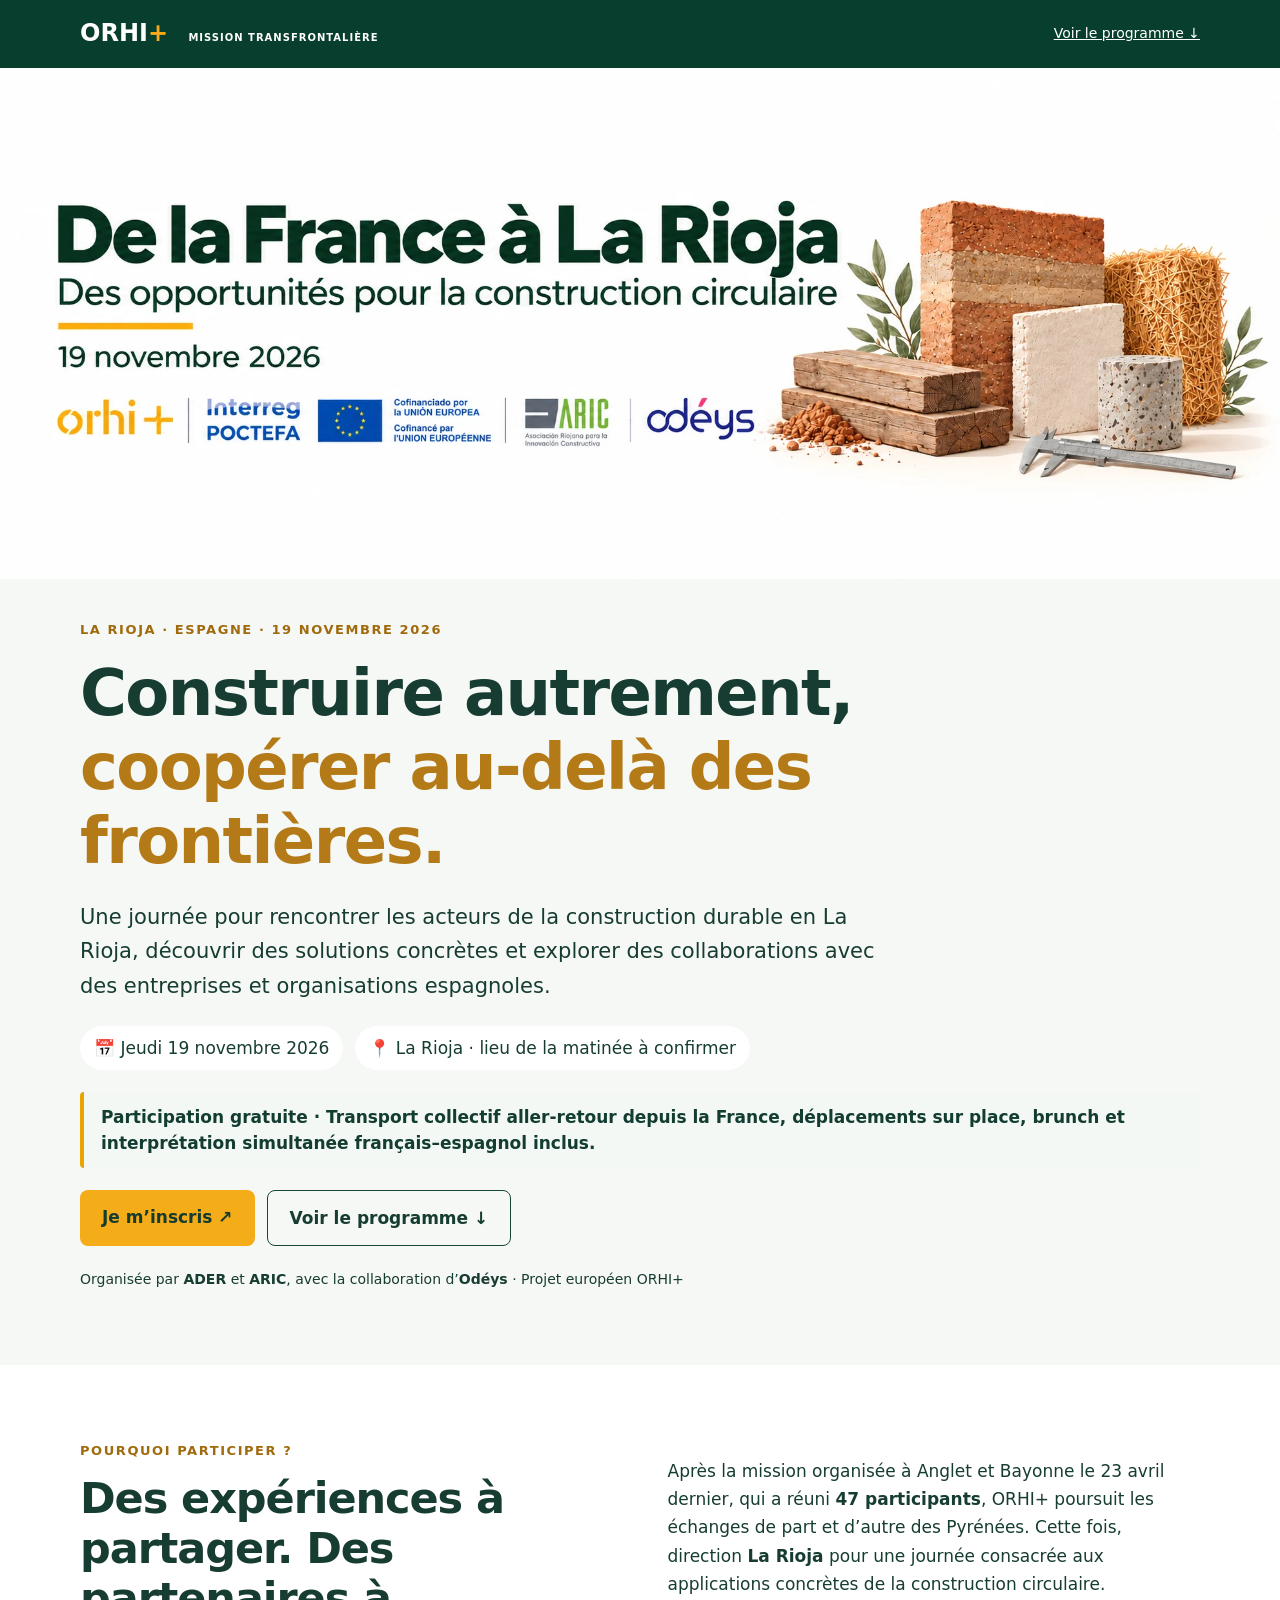
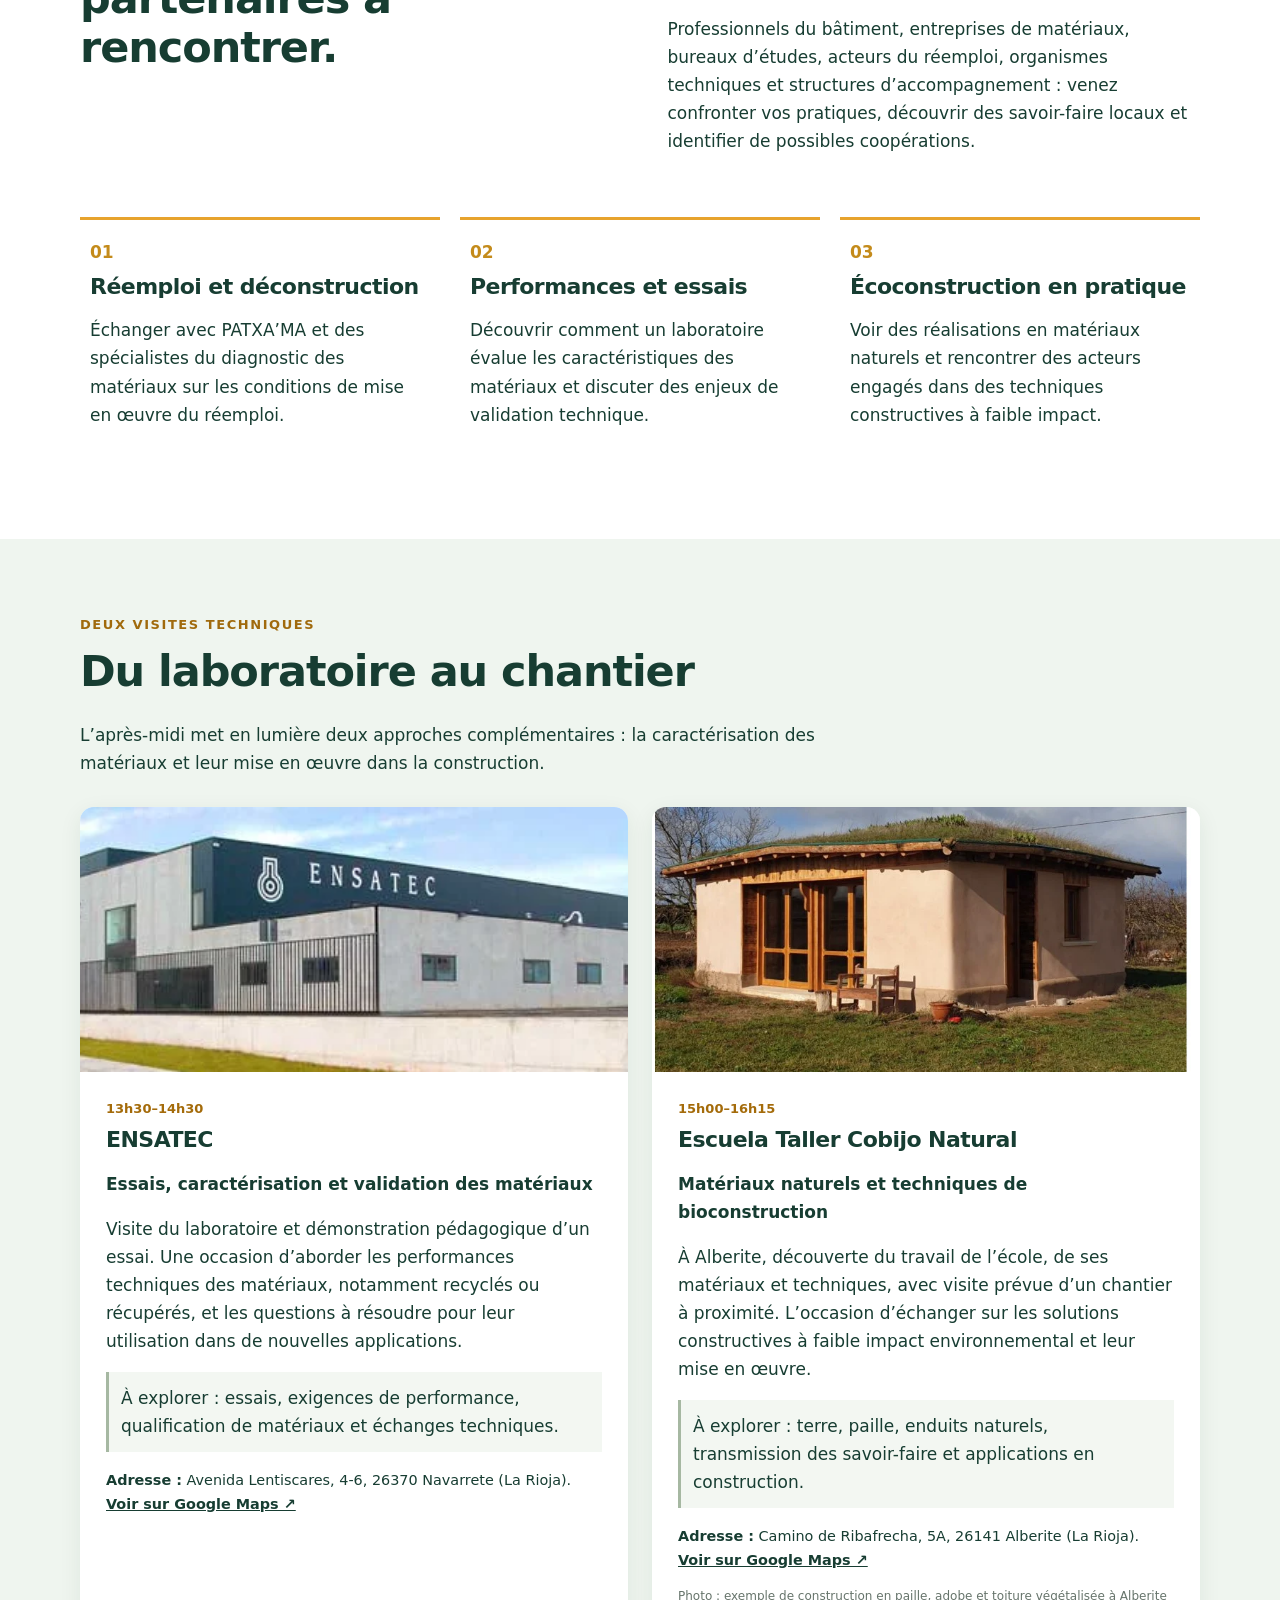
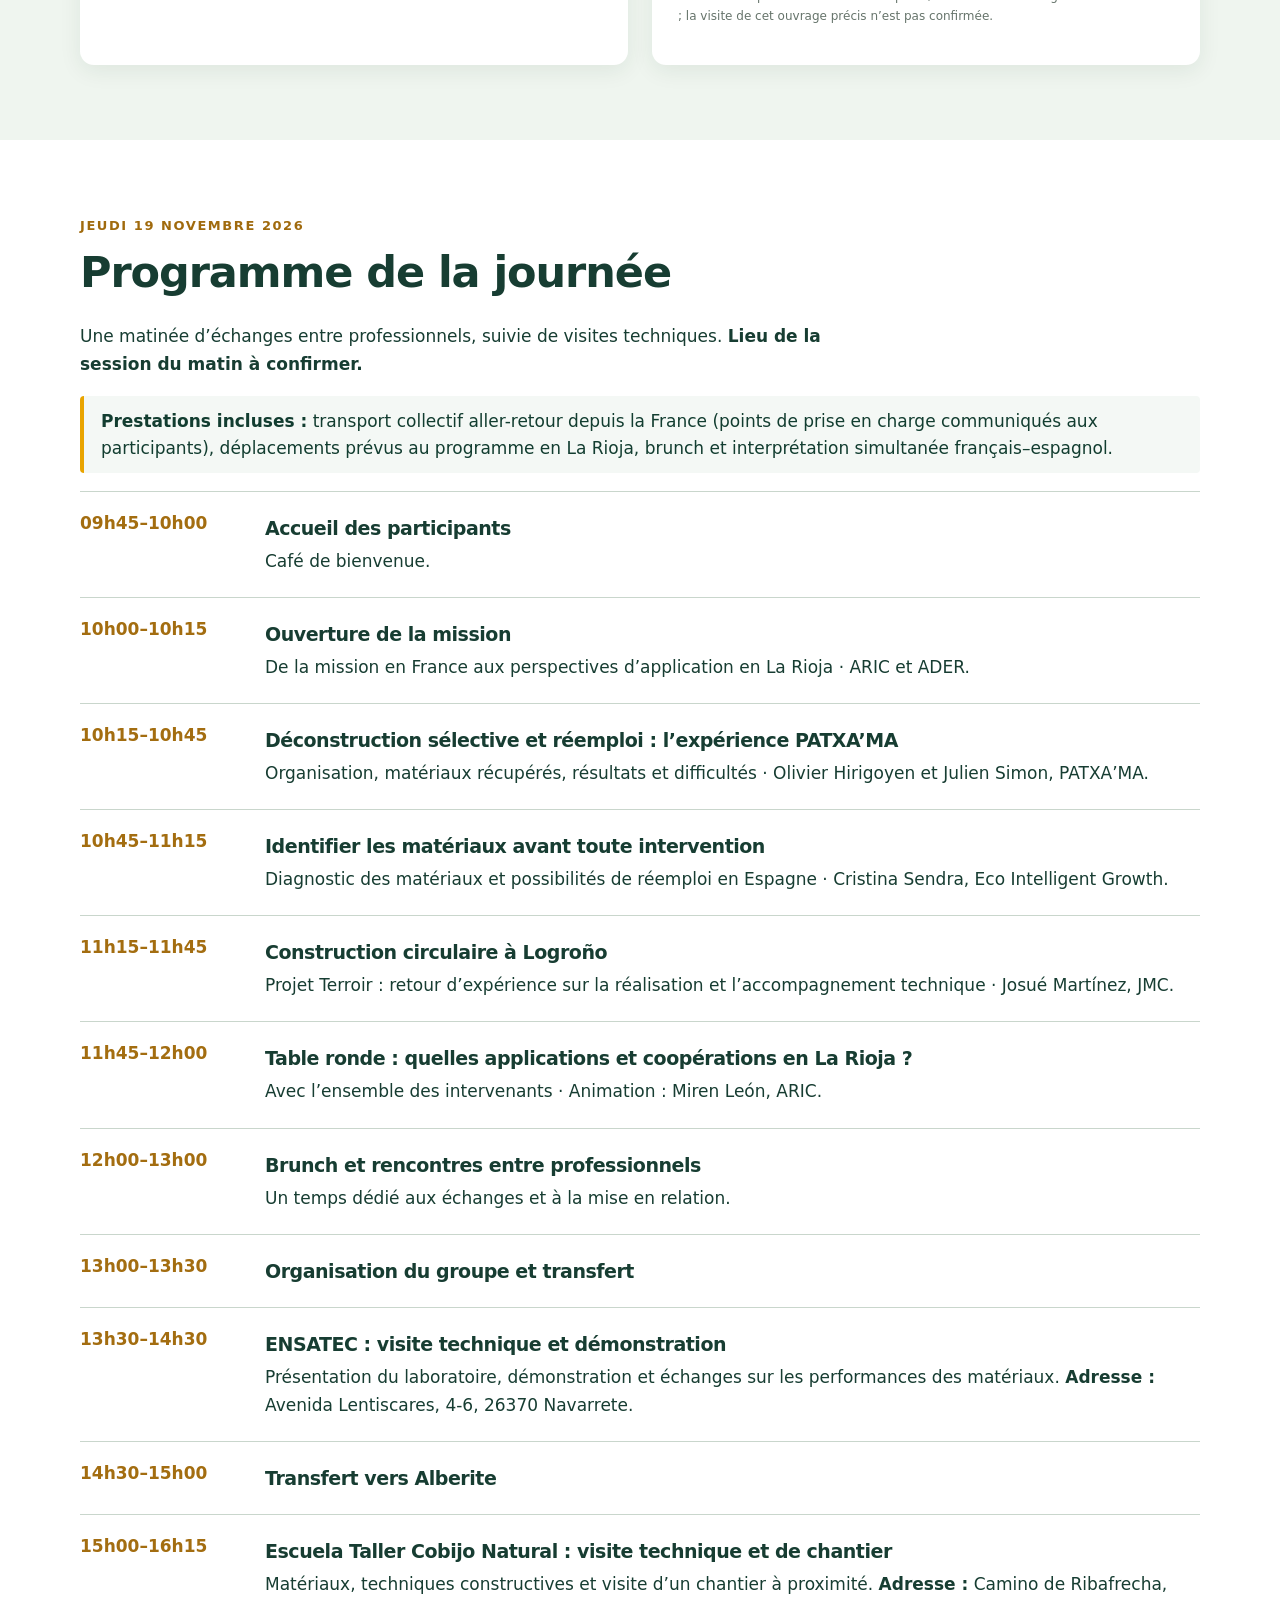
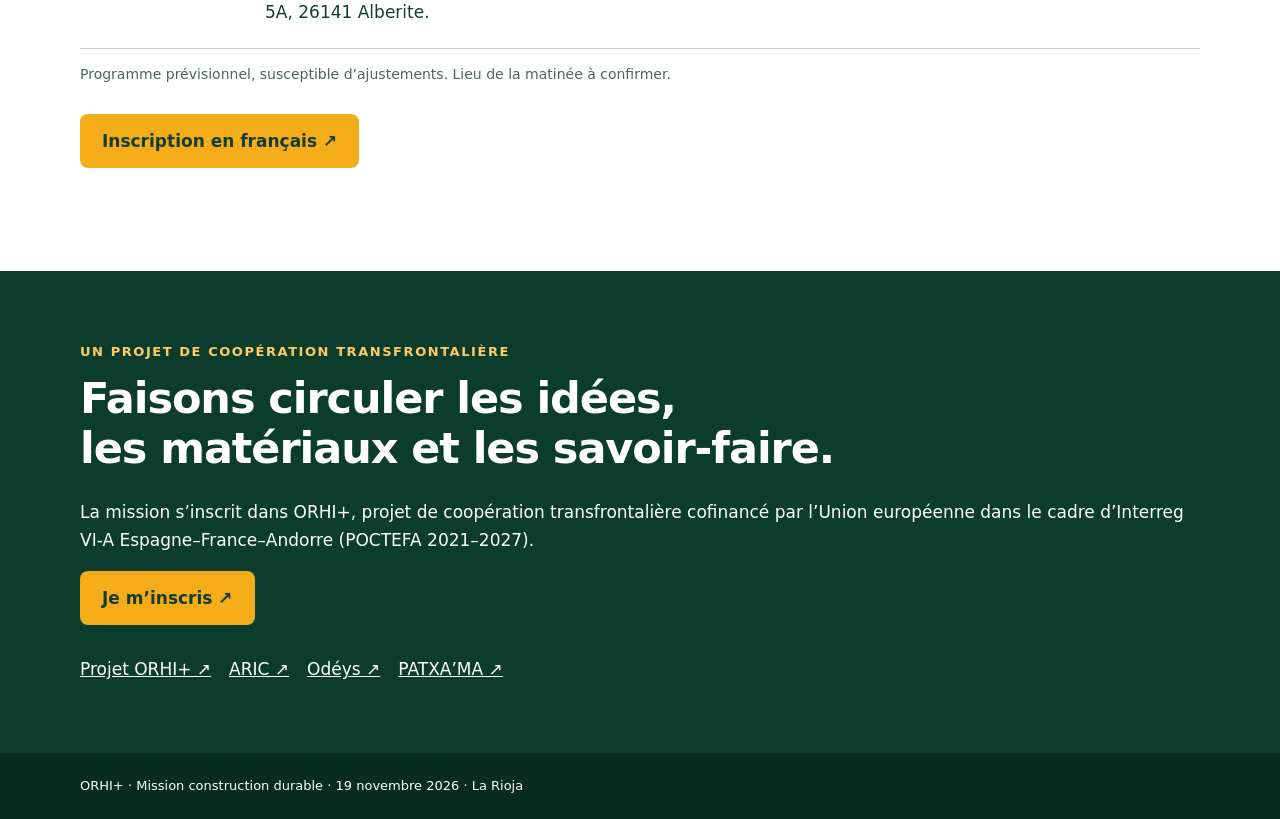
==== index.html @ 9961b1a4 "Add files via upload" ====
<!doctype html><html lang="fr"><head><meta charset="utf-8"><meta name="viewport" content="width=device-width, initial-scale=1"><meta name="description" content="19 novembre 2026, La Rioja : mission professionnelle ORHI+ dédiée au réemploi, à la construction circulaire, aux essais de matériaux et à l’écoconstruction."><title>Mission construction durable en La Rioja · 19 novembre 2026 · ORHI+</title><link rel="stylesheet" href="style.css"></head><body><header class="top"><div class="wrap topin"><a class="brand" href="#accueil">ORHI<span>+</span> <small>MISSION TRANSFRONTALIÈRE</small></a><a class="navlink" href="#programme">Voir le programme ↓</a></div></header><main><section id="accueil" class="hero"><img class="banner" src="images/banniere.webp" alt="De la France à La Rioja — Des opportunités pour la construction circulaire, 19 novembre 2026" fetchpriority="high"><div class="wrap"><div class="eyebrow">LA RIOJA · ESPAGNE · 19 NOVEMBRE 2026</div><h1>Construire autrement,<br><em>coopérer au-delà des frontières.</em></h1><p class="lead">Une journée pour rencontrer les acteurs de la construction durable en La Rioja, découvrir des solutions concrètes et explorer des collaborations avec des entreprises et organisations espagnoles.</p><div class="pills"><span>📅 Jeudi 19 novembre 2026</span><span>📍 La Rioja · lieu de la matinée à confirmer</span></div><p class="included"><strong>Participation gratuite · Transport collectif aller-retour depuis la France, déplacements sur place, brunch et interprétation simultanée français–espagnol inclus.</strong></p><div class="actions"><a class="primary" href="https://forms.gle/rfnTopFWvw3Bm3BC7" target="_blank" rel="noopener">Je m’inscris ↗</a><a class="secondary" href="#programme">Voir le programme ↓</a></div><p class="organise">Organisée par <b>ADER</b> et <b>ARIC</b>, avec la collaboration d’<b>Odéys</b> · Projet européen ORHI+</p></div></section><section class="wrap intro"><div><div class="kicker">POURQUOI PARTICIPER ?</div><h2>Des expériences à partager. Des partenaires à rencontrer.</h2></div><div><p>Après la mission organisée à Anglet et Bayonne le 23 avril dernier, qui a réuni <strong>47 participants</strong>, ORHI+ poursuit les échanges de part et d’autre des Pyrénées. Cette fois, direction <strong>La Rioja</strong> pour une journée consacrée aux applications concrètes de la construction circulaire.</p><p>Professionnels du bâtiment, entreprises de matériaux, bureaux d’études, acteurs du réemploi, organismes techniques et structures d’accompagnement : venez confronter vos pratiques, découvrir des savoir-faire locaux et identifier de possibles coopérations.</p></div></section><section class="wrap benefits"><div><span class="num">01</span><h3>Réemploi et déconstruction</h3><p>Échanger avec PATXA’MA et des spécialistes du diagnostic des matériaux sur les conditions de mise en œuvre du réemploi.</p></div><div><span class="num">02</span><h3>Performances et essais</h3><p>Découvrir comment un laboratoire évalue les caractéristiques des matériaux et discuter des enjeux de validation technique.</p></div><div><span class="num">03</span><h3>Écoconstruction en pratique</h3><p>Voir des réalisations en matériaux naturels et rencontrer des acteurs engagés dans des techniques constructives à faible impact.</p></div></section><section id="visites" class="visitsband"><div class="wrap"><div class="kicker">DEUX VISITES TECHNIQUES</div><h2>Du laboratoire au chantier</h2><p class="sectionlead">L’après-midi met en lumière deux approches complémentaires : la caractérisation des matériaux et leur mise en œuvre dans la construction.</p><div class="visitgrid"><article class="visit"><img src="images/ensatec.webp" alt="Façade des installations ENSATEC" loading="lazy"><div class="visitbody"><div class="timechip">13h30–14h30</div><h3>ENSATEC</h3><p class="subtitle">Essais, caractérisation et validation des matériaux</p><p>Visite du laboratoire et démonstration pédagogique d’un essai. Une occasion d’aborder les performances techniques des matériaux, notamment recyclés ou récupérés, et les questions à résoudre pour leur utilisation dans de nouvelles applications.</p><p class="interest">À explorer : essais, exigences de performance, qualification de matériaux et échanges techniques.</p><p class="visitaddress"><strong>Adresse :</strong> Avenida Lentiscares, 4-6, 26370 Navarrete (La Rioja). <a href="https://www.google.com/maps/search/?api=1&amp;query=Avenida+Lentiscares+4-6+Navarrete+La+Rioja" target="_blank" rel="noopener">Voir sur Google Maps ↗</a></p></div></article><article class="visit"><img src="images/cobijo-natural.webp" alt="Construction à Alberite avec murs en paille, adobe et toiture végétalisée" loading="lazy"><div class="visitbody"><div class="timechip">15h00–16h15</div><h3>Escuela Taller Cobijo Natural</h3><p class="subtitle">Matériaux naturels et techniques de bioconstruction</p><p>À Alberite, découverte du travail de l’école, de ses matériaux et techniques, avec visite prévue d’un chantier à proximité. L’occasion d’échanger sur les solutions constructives à faible impact environnemental et leur mise en œuvre.</p><p class="interest">À explorer : terre, paille, enduits naturels, transmission des savoir-faire et applications en construction.</p><p class="visitaddress"><strong>Adresse :</strong> Camino de Ribafrecha, 5A, 26141 Alberite (La Rioja). <a href="https://www.google.com/maps/search/?api=1&amp;query=Camino+de+Ribafrecha+5A+Alberite+La+Rioja" target="_blank" rel="noopener">Voir sur Google Maps ↗</a></p><p class="credit">Photo : exemple de construction en paille, adobe et toiture végétalisée à Alberite ; la visite de cet ouvrage précis n’est pas confirmée.</p></div></article></div></div></section><section class="wrap programme" id="programme"><div class="kicker">JEUDI 19 NOVEMBRE 2026</div><h2>Programme de la journée</h2><p class="sectionlead">Une matinée d’échanges entre professionnels, suivie de visites techniques. <strong>Lieu de la session du matin à confirmer.</strong></p><p class="included"><strong>Prestations incluses :</strong> transport collectif aller-retour depuis la France (points de prise en charge communiqués aux participants), déplacements prévus au programme en La Rioja, brunch et interprétation simultanée français–espagnol.</p><div class="schedule"><div><time>09h45–10h00</time><section><h3>Accueil des participants</h3><p>Café de bienvenue.</p></section></div><div><time>10h00–10h15</time><section><h3>Ouverture de la mission</h3><p>De la mission en France aux perspectives d’application en La Rioja · ARIC et ADER.</p></section></div><div><time>10h15–10h45</time><section><h3>Déconstruction sélective et réemploi : l’expérience PATXA’MA</h3><p>Organisation, matériaux récupérés, résultats et difficultés · Olivier Hirigoyen et Julien Simon, PATXA’MA.</p></section></div><div><time>10h45–11h15</time><section><h3>Identifier les matériaux avant toute intervention</h3><p>Diagnostic des matériaux et possibilités de réemploi en Espagne · Cristina Sendra, Eco Intelligent Growth.</p></section></div><div><time>11h15–11h45</time><section><h3>Construction circulaire à Logroño</h3><p>Projet Terroir : retour d’expérience sur la réalisation et l’accompagnement technique · Josué Martínez, JMC.</p></section></div><div><time>11h45–12h00</time><section><h3>Table ronde : quelles applications et coopérations en La Rioja ?</h3><p>Avec l’ensemble des intervenants · Animation : Miren León, ARIC.</p></section></div><div><time>12h00–13h00</time><section><h3>Brunch et rencontres entre professionnels</h3><p>Un temps dédié aux échanges et à la mise en relation.</p></section></div><div><time>13h00–13h30</time><section><h3>Organisation du groupe et transfert</h3></section></div><div><time>13h30–14h30</time><section><h3>ENSATEC : visite technique et démonstration</h3><p>Présentation du laboratoire, démonstration et échanges sur les performances des matériaux. <strong>Adresse :</strong> Avenida Lentiscares, 4-6, 26370 Navarrete.</p></section></div><div><time>14h30–15h00</time><section><h3>Transfert vers Alberite</h3></section></div><div><time>15h00–16h15</time><section><h3>Escuela Taller Cobijo Natural : visite technique et de chantier</h3><p>Matériaux, techniques constructives et visite d’un chantier à proximité. <strong>Adresse :</strong> Camino de Ribafrecha, 5A, 26141 Alberite.</p></section></div></div><p class="note">Programme prévisionnel, susceptible d’ajustements. Lieu de la matinée à confirmer.</p><p class="signup"><a class="primary" href="https://forms.gle/rfnTopFWvw3Bm3BC7" target="_blank" rel="noopener">Inscription en français ↗</a></p></section><section class="closing"><div class="wrap"><div class="kicker">UN PROJET DE COOPÉRATION TRANSFRONTALIÈRE</div><h2>Faisons circuler les idées,<br>les matériaux et les savoir-faire.</h2><p>La mission s’inscrit dans ORHI+, projet de coopération transfrontalière cofinancé par l’Union européenne dans le cadre d’Interreg VI-A Espagne–France–Andorre (POCTEFA 2021–2027).</p><p><a class="primary" href="https://forms.gle/rfnTopFWvw3Bm3BC7" target="_blank" rel="noopener">Je m’inscris ↗</a></p><div class="links"><a href="https://orhi-poctefa.eu/" target="_blank" rel="noopener">Projet ORHI+ ↗</a><a href="https://clusteraric.com/" target="_blank" rel="noopener">ARIC ↗</a><a href="https://www.odeys.fr/" target="_blank" rel="noopener">Odéys ↗</a><a href="https://www.patxama.com/" target="_blank" rel="noopener">PATXA’MA ↗</a></div></div></section></main><footer><div class="wrap">ORHI+ · Mission construction durable · 19 novembre 2026 · La Rioja</div></footer></body></html>
---- style.css ----
*{box-sizing:border-box}html{scroll-behavior:smooth}body{margin:0;color:#173d32;background:#fff;font:17px/1.65 system-ui,-apple-system,Segoe UI,sans-serif}a{color:inherit}.wrap{width:min(1120px,calc(100% - 40px));margin:auto}.top{background:#083e2d;color:#fff}.topin{display:flex;justify-content:space-between;align-items:center;gap:20px;padding:14px 0}.brand{font-weight:900;text-decoration:none;font-size:24px}.brand span{color:#f8aa18}.brand small{font-size:10px;font-weight:600;letter-spacing:.1em;margin-left:12px}.navlink{font-size:14px}.hero{background:#f5f8f4;padding-bottom:60px}.banner{display:block;width:100%;height:auto;max-height:540px;object-fit:contain;background:white}.hero .wrap{padding-top:40px}.eyebrow,.kicker{font-size:13px;font-weight:800;letter-spacing:.12em;color:#a06a0d}h1,h2,h3{line-height:1.16;letter-spacing:-.025em}h1{font-size:clamp(36px,5vw,64px);max-width:850px;margin:15px 0}h1 em{font-style:normal;color:#b47a17}h2{font-size:clamp(29px,3.4vw,43px);margin:12px 0 24px}h3{font-size:22px;margin:8px 0}.lead{font-size:21px;max-width:800px}.pills,.actions{display:flex;flex-wrap:wrap;gap:12px;margin:22px 0}.pills span{background:white;padding:8px 14px;border-radius:30px}.primary,.secondary{display:inline-block;text-decoration:none;padding:13px 22px;border-radius:8px;font-weight:750}.primary{background:#f5ac19;color:#153c2e}.secondary{border:1px solid #164735}.organise{font-size:14px;margin-top:20px}.intro{display:grid;grid-template-columns:1fr 1fr;gap:55px;padding:75px 0 45px}.benefits{display:grid;grid-template-columns:repeat(3,1fr);gap:20px;padding-bottom:75px}.benefits>div{border-top:3px solid #e7a32d;padding:18px 10px}.num{color:#c48b1b;font-weight:800}.visitsband{background:#eff5ef;padding:75px 0}.sectionlead{max-width:750px}.visitgrid{display:grid;grid-template-columns:1fr 1fr;gap:24px;margin-top:30px}.visit{background:white;border-radius:14px;overflow:hidden;box-shadow:0 6px 22px #143a2b14}.visit img{width:100%;height:265px;object-fit:cover;display:block}.visitbody{padding:26px}.timechip{font-size:13px;font-weight:800;color:#a46b0a}.subtitle{font-weight:750}.interest{background:#f3f7f2;padding:12px;border-left:3px solid #a6b8a2}.credit{font-size:12px;color:#66746b}.programme{padding:75px 0}.schedule{border-top:1px solid #c9d6cc}.schedule>div{display:grid;grid-template-columns:160px 1fr;gap:25px;border-bottom:1px solid #c9d6cc;padding:17px 0}.schedule time{font-weight:800;color:#a36d10}.schedule h3{font-size:19px}.schedule p{margin:5px 0}.note{font-size:14px;color:#526459}.signup{margin:28px 0}.closing{background:#0c3d2c;color:white;padding:70px 0}.closing .kicker{color:#ffcb61}.links{display:flex;gap:18px;flex-wrap:wrap;margin-top:30px}.links a{color:#fff}footer{background:#082c20;color:#fff;padding:22px 0;font-size:13px}@media(max-width:720px){.intro,.benefits,.visitgrid{grid-template-columns:1fr}.intro{gap:5px}.schedule>div{grid-template-columns:1fr;gap:0}.banner{max-height:none}.brand small{display:none}.hero .wrap{padding-top:25px}.visit img{height:220px}}
.included{padding:12px 17px;border-left:4px solid #e9a400;background:#f4f8f5;color:#123d30;border-radius:4px;line-height:1.55;margin:18px 0;}

.visitaddress{font-size:.9rem;margin-top:1rem}.visitaddress a{font-weight:650;text-decoration:underline}
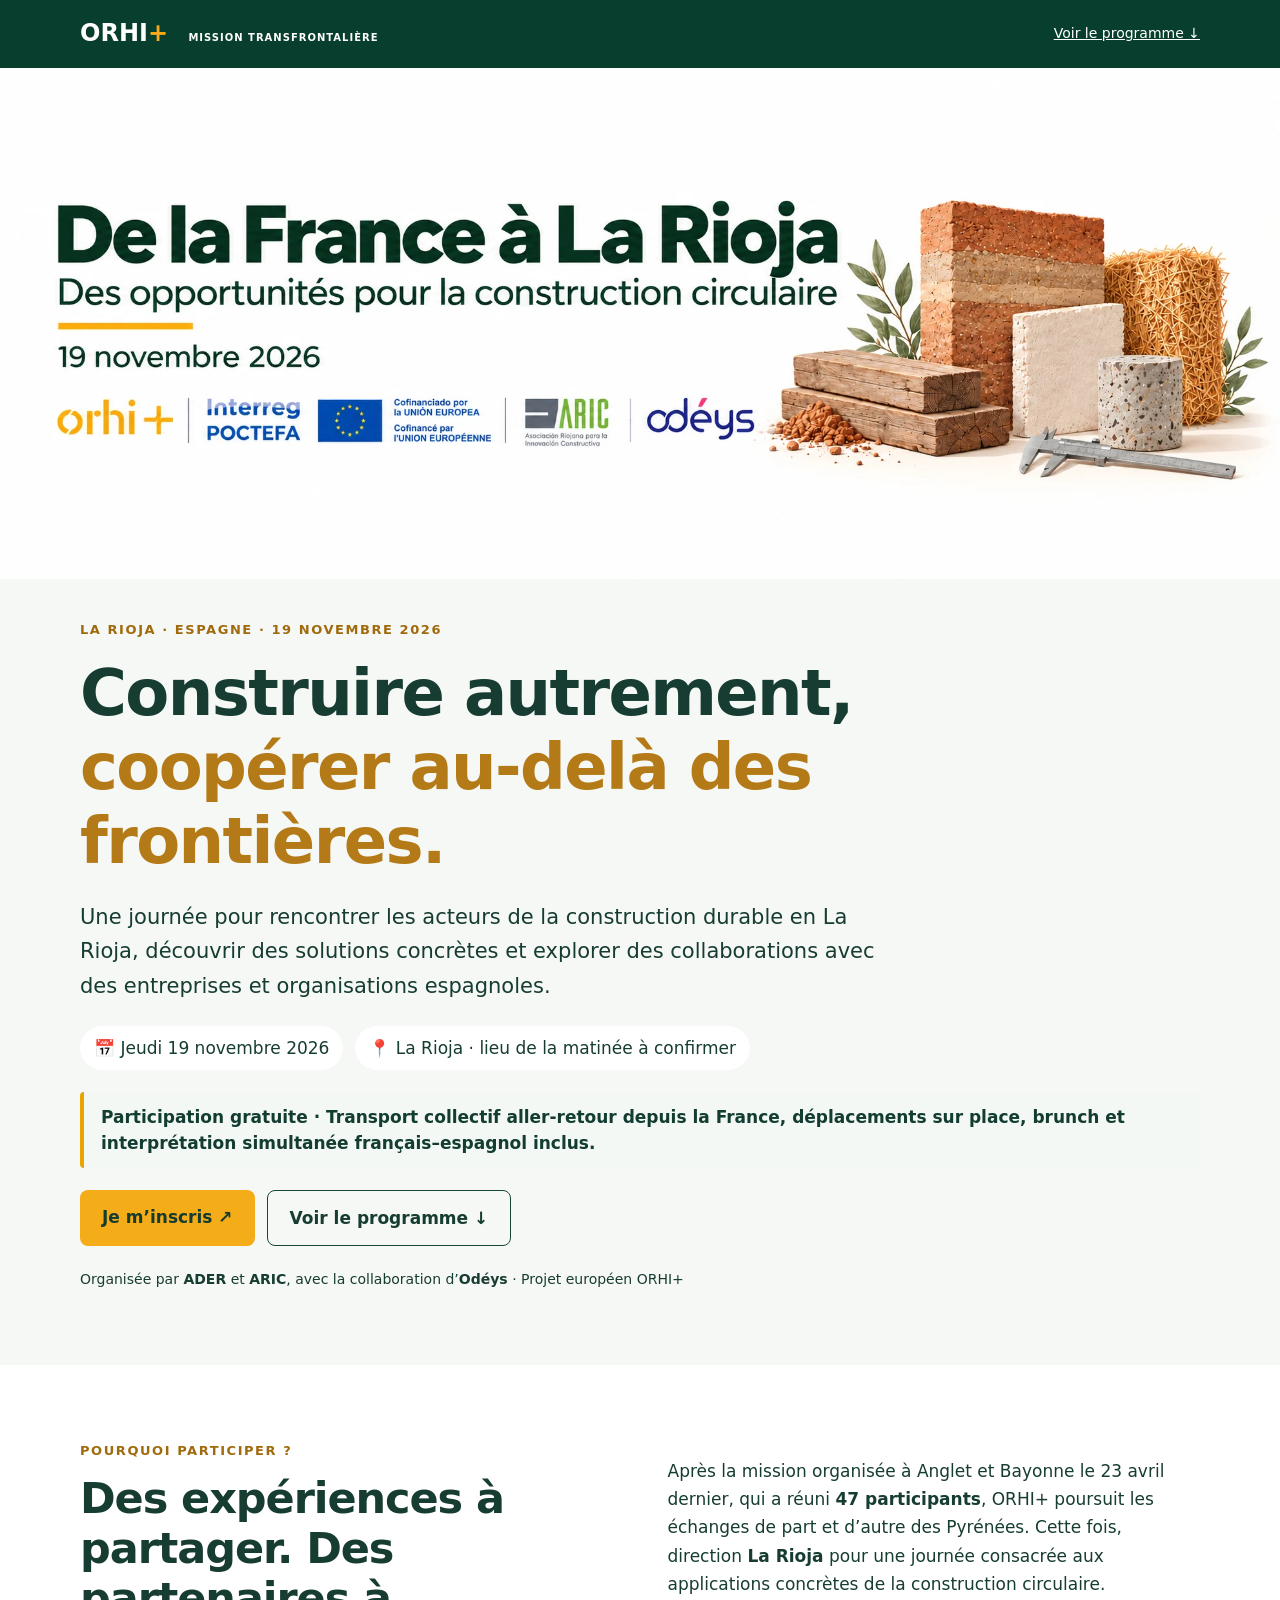
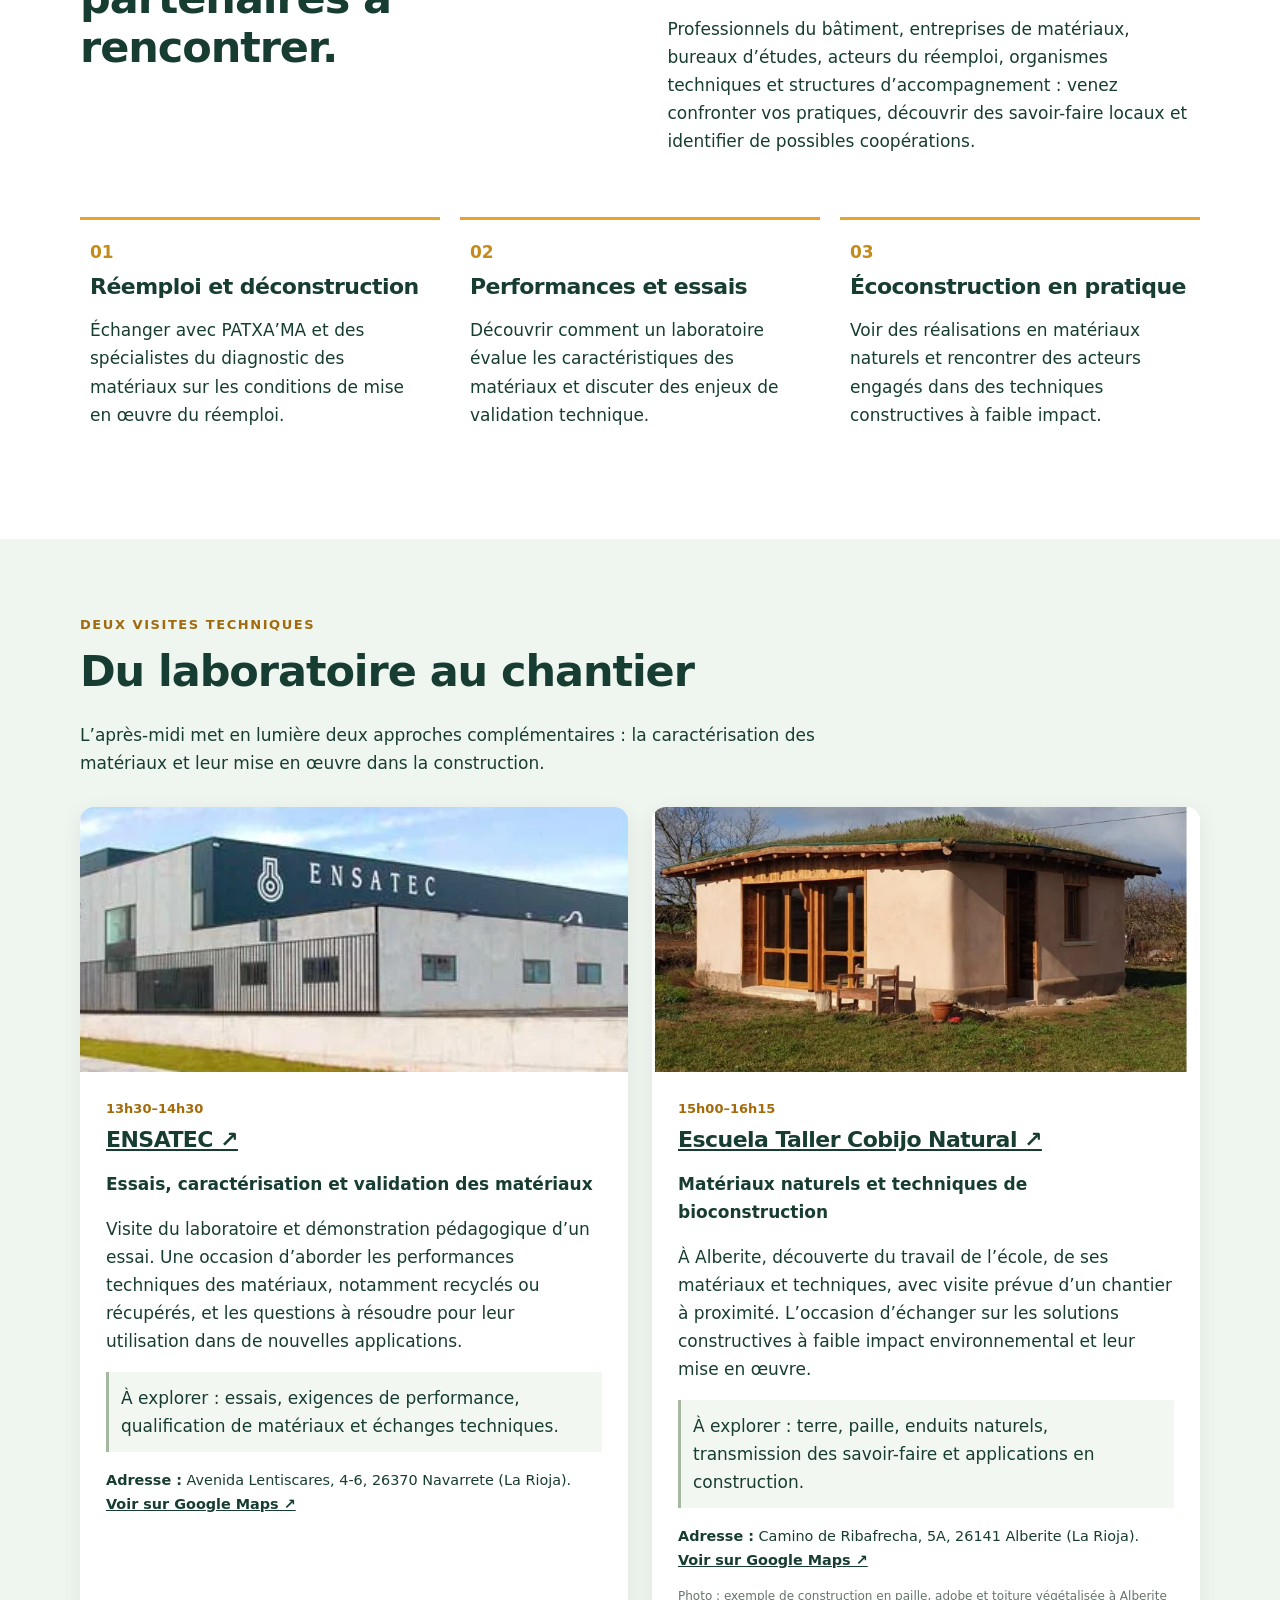
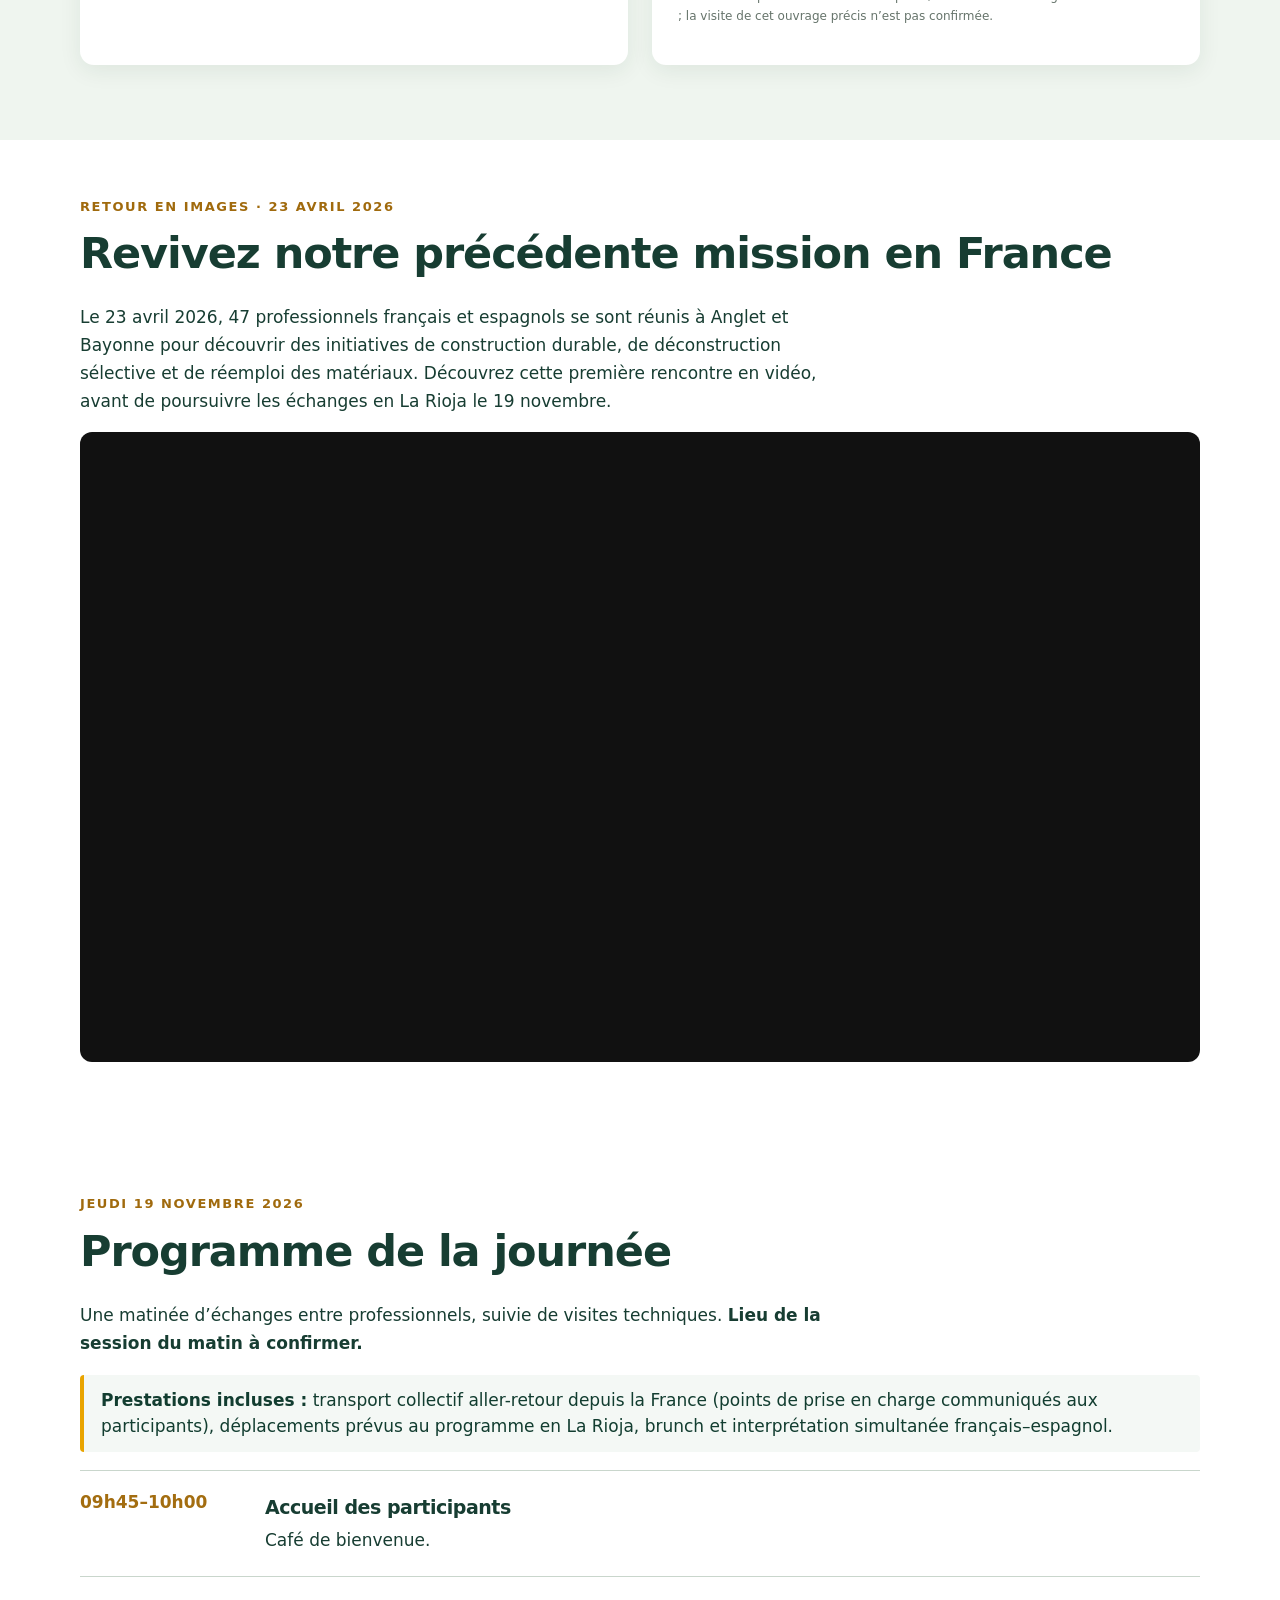
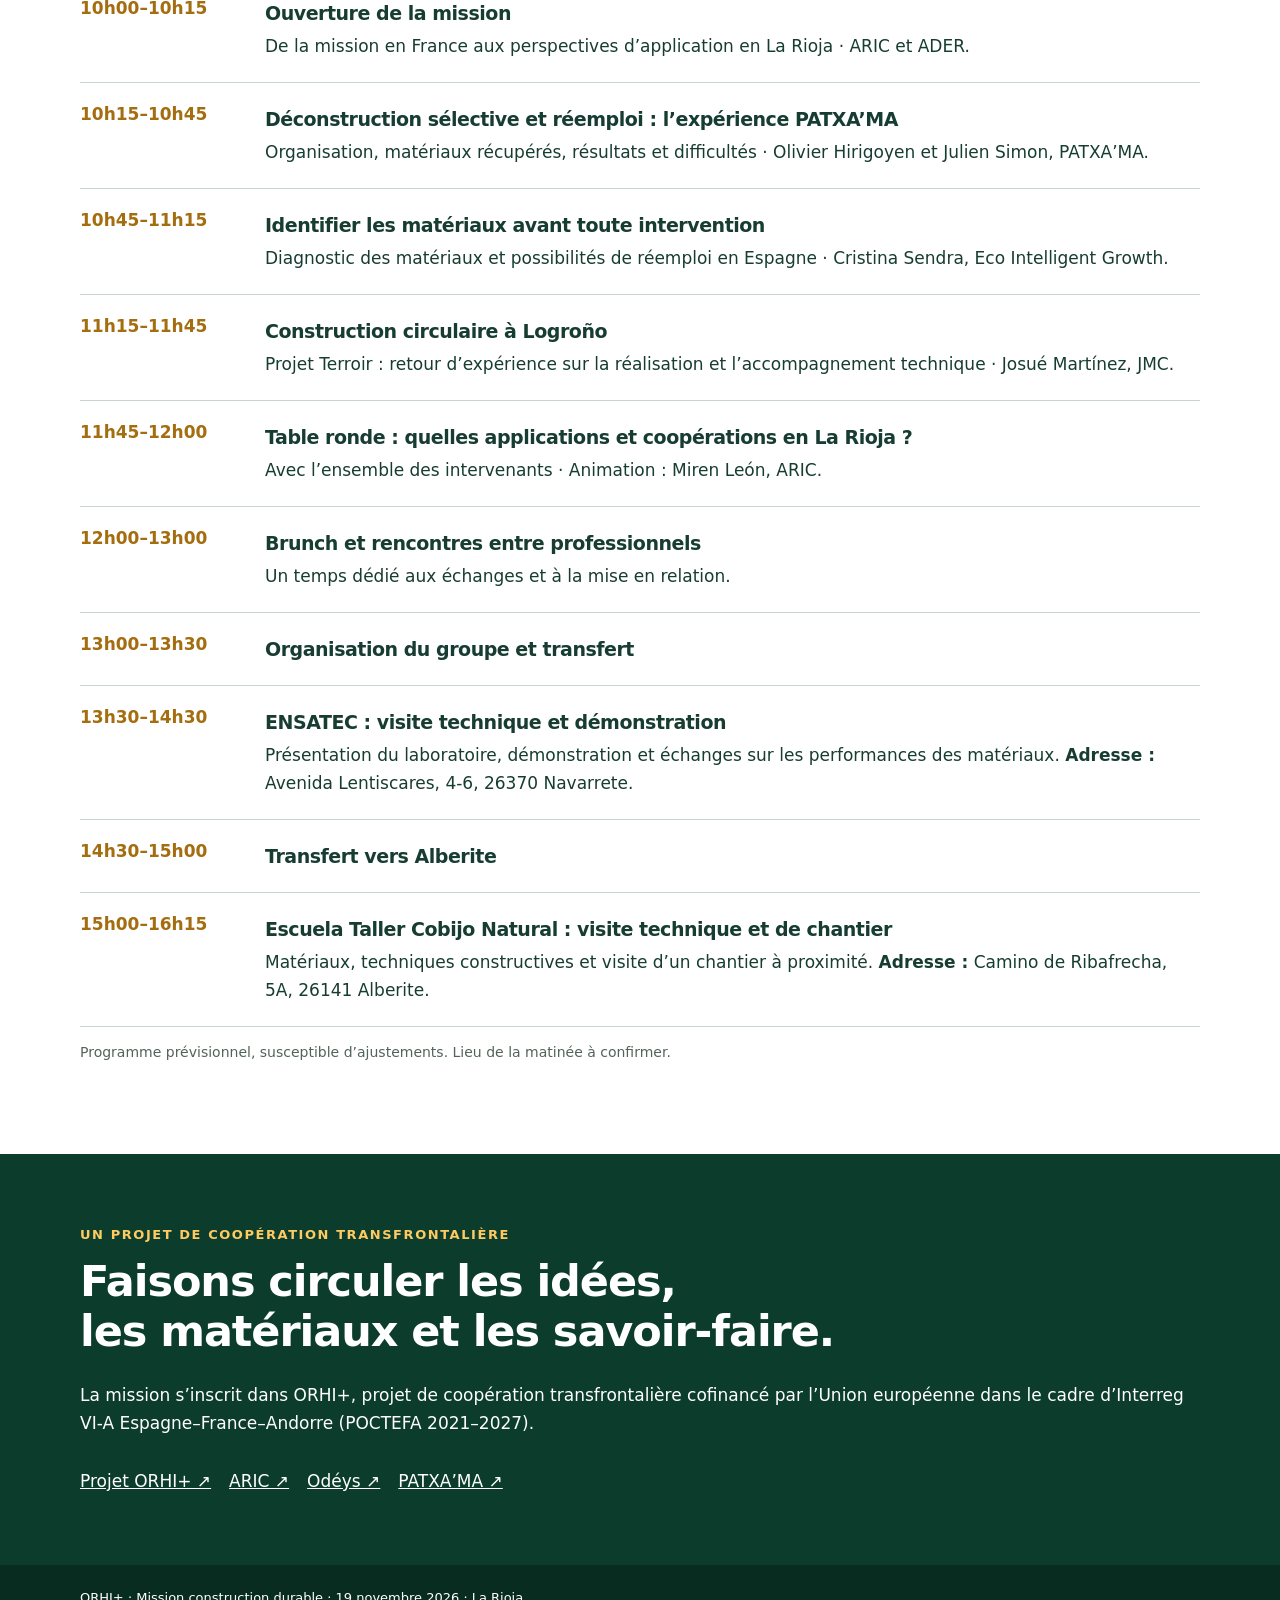
==== commit 81ece957: "Actualización web: vídeo y enlaces" ====
--- a/index.html
+++ b/index.html
@@ -1 +1,3 @@
-<!doctype html><html lang="fr"><head><meta charset="utf-8"><meta name="viewport" content="width=device-width, initial-scale=1"><meta name="description" content="19 novembre 2026, La Rioja : mission professionnelle ORHI+ dédiée au réemploi, à la construction circulaire, aux essais de matériaux et à l’écoconstruction."><title>Mission construction durable en La Rioja · 19 novembre 2026 · ORHI+</title><link rel="stylesheet" href="style.css"></head><body><header class="top"><div class="wrap topin"><a class="brand" href="#accueil">ORHI<span>+</span> <small>MISSION TRANSFRONTALIÈRE</small></a><a class="navlink" href="#programme">Voir le programme ↓</a></div></header><main><section id="accueil" class="hero"><img class="banner" src="images/banniere.webp" alt="De la France à La Rioja — Des opportunités pour la construction circulaire, 19 novembre 2026" fetchpriority="high"><div class="wrap"><div class="eyebrow">LA RIOJA · ESPAGNE · 19 NOVEMBRE 2026</div><h1>Construire autrement,<br><em>coopérer au-delà des frontières.</em></h1><p class="lead">Une journée pour rencontrer les acteurs de la construction durable en La Rioja, découvrir des solutions concrètes et explorer des collaborations avec des entreprises et organisations espagnoles.</p><div class="pills"><span>📅 Jeudi 19 novembre 2026</span><span>📍 La Rioja · lieu de la matinée à confirmer</span></div><p class="included"><strong>Participation gratuite · Transport collectif aller-retour depuis la France, déplacements sur place, brunch et interprétation simultanée français–espagnol inclus.</strong></p><div class="actions"><a class="primary" href="https://forms.gle/rfnTopFWvw3Bm3BC7" target="_blank" rel="noopener">Je m’inscris ↗</a><a class="secondary" href="#programme">Voir le programme ↓</a></div><p class="organise">Organisée par <b>ADER</b> et <b>ARIC</b>, avec la collaboration d’<b>Odéys</b> · Projet européen ORHI+</p></div></section><section class="wrap intro"><div><div class="kicker">POURQUOI PARTICIPER ?</div><h2>Des expériences à partager. Des partenaires à rencontrer.</h2></div><div><p>Après la mission organisée à Anglet et Bayonne le 23 avril dernier, qui a réuni <strong>47 participants</strong>, ORHI+ poursuit les échanges de part et d’autre des Pyrénées. Cette fois, direction <strong>La Rioja</strong> pour une journée consacrée aux applications concrètes de la construction circulaire.</p><p>Professionnels du bâtiment, entreprises de matériaux, bureaux d’études, acteurs du réemploi, organismes techniques et structures d’accompagnement : venez confronter vos pratiques, découvrir des savoir-faire locaux et identifier de possibles coopérations.</p></div></section><section class="wrap benefits"><div><span class="num">01</span><h3>Réemploi et déconstruction</h3><p>Échanger avec PATXA’MA et des spécialistes du diagnostic des matériaux sur les conditions de mise en œuvre du réemploi.</p></div><div><span class="num">02</span><h3>Performances et essais</h3><p>Découvrir comment un laboratoire évalue les caractéristiques des matériaux et discuter des enjeux de validation technique.</p></div><div><span class="num">03</span><h3>Écoconstruction en pratique</h3><p>Voir des réalisations en matériaux naturels et rencontrer des acteurs engagés dans des techniques constructives à faible impact.</p></div></section><section id="visites" class="visitsband"><div class="wrap"><div class="kicker">DEUX VISITES TECHNIQUES</div><h2>Du laboratoire au chantier</h2><p class="sectionlead">L’après-midi met en lumière deux approches complémentaires : la caractérisation des matériaux et leur mise en œuvre dans la construction.</p><div class="visitgrid"><article class="visit"><img src="images/ensatec.webp" alt="Façade des installations ENSATEC" loading="lazy"><div class="visitbody"><div class="timechip">13h30–14h30</div><h3>ENSATEC</h3><p class="subtitle">Essais, caractérisation et validation des matériaux</p><p>Visite du laboratoire et démonstration pédagogique d’un essai. Une occasion d’aborder les performances techniques des matériaux, notamment recyclés ou récupérés, et les questions à résoudre pour leur utilisation dans de nouvelles applications.</p><p class="interest">À explorer : essais, exigences de performance, qualification de matériaux et échanges techniques.</p><p class="visitaddress"><strong>Adresse :</strong> Avenida Lentiscares, 4-6, 26370 Navarrete (La Rioja). <a href="https://www.google.com/maps/search/?api=1&amp;query=Avenida+Lentiscares+4-6+Navarrete+La+Rioja" target="_blank" rel="noopener">Voir sur Google Maps ↗</a></p></div></article><article class="visit"><img src="images/cobijo-natural.webp" alt="Construction à Alberite avec murs en paille, adobe et toiture végétalisée" loading="lazy"><div class="visitbody"><div class="timechip">15h00–16h15</div><h3>Escuela Taller Cobijo Natural</h3><p class="subtitle">Matériaux naturels et techniques de bioconstruction</p><p>À Alberite, découverte du travail de l’école, de ses matériaux et techniques, avec visite prévue d’un chantier à proximité. L’occasion d’échanger sur les solutions constructives à faible impact environnemental et leur mise en œuvre.</p><p class="interest">À explorer : terre, paille, enduits naturels, transmission des savoir-faire et applications en construction.</p><p class="visitaddress"><strong>Adresse :</strong> Camino de Ribafrecha, 5A, 26141 Alberite (La Rioja). <a href="https://www.google.com/maps/search/?api=1&amp;query=Camino+de+Ribafrecha+5A+Alberite+La+Rioja" target="_blank" rel="noopener">Voir sur Google Maps ↗</a></p><p class="credit">Photo : exemple de construction en paille, adobe et toiture végétalisée à Alberite ; la visite de cet ouvrage précis n’est pas confirmée.</p></div></article></div></div></section><section class="wrap programme" id="programme"><div class="kicker">JEUDI 19 NOVEMBRE 2026</div><h2>Programme de la journée</h2><p class="sectionlead">Une matinée d’échanges entre professionnels, suivie de visites techniques. <strong>Lieu de la session du matin à confirmer.</strong></p><p class="included"><strong>Prestations incluses :</strong> transport collectif aller-retour depuis la France (points de prise en charge communiqués aux participants), déplacements prévus au programme en La Rioja, brunch et interprétation simultanée français–espagnol.</p><div class="schedule"><div><time>09h45–10h00</time><section><h3>Accueil des participants</h3><p>Café de bienvenue.</p></section></div><div><time>10h00–10h15</time><section><h3>Ouverture de la mission</h3><p>De la mission en France aux perspectives d’application en La Rioja · ARIC et ADER.</p></section></div><div><time>10h15–10h45</time><section><h3>Déconstruction sélective et réemploi : l’expérience PATXA’MA</h3><p>Organisation, matériaux récupérés, résultats et difficultés · Olivier Hirigoyen et Julien Simon, PATXA’MA.</p></section></div><div><time>10h45–11h15</time><section><h3>Identifier les matériaux avant toute intervention</h3><p>Diagnostic des matériaux et possibilités de réemploi en Espagne · Cristina Sendra, Eco Intelligent Growth.</p></section></div><div><time>11h15–11h45</time><section><h3>Construction circulaire à Logroño</h3><p>Projet Terroir : retour d’expérience sur la réalisation et l’accompagnement technique · Josué Martínez, JMC.</p></section></div><div><time>11h45–12h00</time><section><h3>Table ronde : quelles applications et coopérations en La Rioja ?</h3><p>Avec l’ensemble des intervenants · Animation : Miren León, ARIC.</p></section></div><div><time>12h00–13h00</time><section><h3>Brunch et rencontres entre professionnels</h3><p>Un temps dédié aux échanges et à la mise en relation.</p></section></div><div><time>13h00–13h30</time><section><h3>Organisation du groupe et transfert</h3></section></div><div><time>13h30–14h30</time><section><h3>ENSATEC : visite technique et démonstration</h3><p>Présentation du laboratoire, démonstration et échanges sur les performances des matériaux. <strong>Adresse :</strong> Avenida Lentiscares, 4-6, 26370 Navarrete.</p></section></div><div><time>14h30–15h00</time><section><h3>Transfert vers Alberite</h3></section></div><div><time>15h00–16h15</time><section><h3>Escuela Taller Cobijo Natural : visite technique et de chantier</h3><p>Matériaux, techniques constructives et visite d’un chantier à proximité. <strong>Adresse :</strong> Camino de Ribafrecha, 5A, 26141 Alberite.</p></section></div></div><p class="note">Programme prévisionnel, susceptible d’ajustements. Lieu de la matinée à confirmer.</p><p class="signup"><a class="primary" href="https://forms.gle/rfnTopFWvw3Bm3BC7" target="_blank" rel="noopener">Inscription en français ↗</a></p></section><section class="closing"><div class="wrap"><div class="kicker">UN PROJET DE COOPÉRATION TRANSFRONTALIÈRE</div><h2>Faisons circuler les idées,<br>les matériaux et les savoir-faire.</h2><p>La mission s’inscrit dans ORHI+, projet de coopération transfrontalière cofinancé par l’Union européenne dans le cadre d’Interreg VI-A Espagne–France–Andorre (POCTEFA 2021–2027).</p><p><a class="primary" href="https://forms.gle/rfnTopFWvw3Bm3BC7" target="_blank" rel="noopener">Je m’inscris ↗</a></p><div class="links"><a href="https://orhi-poctefa.eu/" target="_blank" rel="noopener">Projet ORHI+ ↗</a><a href="https://clusteraric.com/" target="_blank" rel="noopener">ARIC ↗</a><a href="https://www.odeys.fr/" target="_blank" rel="noopener">Odéys ↗</a><a href="https://www.patxama.com/" target="_blank" rel="noopener">PATXA’MA ↗</a></div></div></section></main><footer><div class="wrap">ORHI+ · Mission construction durable · 19 novembre 2026 · La Rioja</div></footer></body></html>+<!DOCTYPE html>
+
+<html lang="fr"><head><meta charset="utf-8"/><meta content="width=device-width, initial-scale=1" name="viewport"/><meta content="19 novembre 2026, La Rioja : mission professionnelle ORHI+ dédiée au réemploi, à la construction circulaire, aux essais de matériaux et à l’écoconstruction." name="description"/><title>Mission construction durable en La Rioja · 19 novembre 2026 · ORHI+</title><link href="style.css" rel="stylesheet"/></head><body><header class="top"><div class="wrap topin"><a class="brand" href="#accueil">ORHI<span>+</span> <small>MISSION TRANSFRONTALIÈRE</small></a><a class="navlink" href="#programme">Voir le programme ↓</a></div></header><main><section class="hero" id="accueil"><img alt="De la France à La Rioja — Des opportunités pour la construction circulaire, 19 novembre 2026" class="banner" fetchpriority="high" src="images/banniere.webp"/><div class="wrap"><div class="eyebrow">LA RIOJA · ESPAGNE · 19 NOVEMBRE 2026</div><h1>Construire autrement,<br/><em>coopérer au-delà des frontières.</em></h1><p class="lead">Une journée pour rencontrer les acteurs de la construction durable en La Rioja, découvrir des solutions concrètes et explorer des collaborations avec des entreprises et organisations espagnoles.</p><div class="pills"><span>📅 Jeudi 19 novembre 2026</span><span>📍 La Rioja · lieu de la matinée à confirmer</span></div><p class="included"><strong>Participation gratuite · Transport collectif aller-retour depuis la France, déplacements sur place, brunch et interprétation simultanée français–espagnol inclus.</strong></p><div class="actions"><a class="primary" href="https://forms.gle/rfnTopFWvw3Bm3BC7" rel="noopener" target="_blank">Je m’inscris ↗</a><a class="secondary" href="#programme">Voir le programme ↓</a></div><p class="organise">Organisée par <b>ADER</b> et <b>ARIC</b>, avec la collaboration d’<b>Odéys</b> · Projet européen ORHI+</p></div></section><section class="wrap intro"><div><div class="kicker">POURQUOI PARTICIPER ?</div><h2>Des expériences à partager. Des partenaires à rencontrer.</h2></div><div><p>Après la mission organisée à Anglet et Bayonne le 23 avril dernier, qui a réuni <strong>47 participants</strong>, ORHI+ poursuit les échanges de part et d’autre des Pyrénées. Cette fois, direction <strong>La Rioja</strong> pour une journée consacrée aux applications concrètes de la construction circulaire.</p><p>Professionnels du bâtiment, entreprises de matériaux, bureaux d’études, acteurs du réemploi, organismes techniques et structures d’accompagnement : venez confronter vos pratiques, découvrir des savoir-faire locaux et identifier de possibles coopérations.</p></div></section><section class="wrap benefits"><div><span class="num">01</span><h3>Réemploi et déconstruction</h3><p>Échanger avec PATXA’MA et des spécialistes du diagnostic des matériaux sur les conditions de mise en œuvre du réemploi.</p></div><div><span class="num">02</span><h3>Performances et essais</h3><p>Découvrir comment un laboratoire évalue les caractéristiques des matériaux et discuter des enjeux de validation technique.</p></div><div><span class="num">03</span><h3>Écoconstruction en pratique</h3><p>Voir des réalisations en matériaux naturels et rencontrer des acteurs engagés dans des techniques constructives à faible impact.</p></div></section><section class="visitsband" id="visites"><div class="wrap"><div class="kicker">DEUX VISITES TECHNIQUES</div><h2>Du laboratoire au chantier</h2><p class="sectionlead">L’après-midi met en lumière deux approches complémentaires : la caractérisation des matériaux et leur mise en œuvre dans la construction.</p><div class="visitgrid"><article class="visit"><img alt="Façade des installations ENSATEC" loading="lazy" src="images/ensatec.webp"/><div class="visitbody"><div class="timechip">13h30–14h30</div><h3><a href="https://www.ensatec.com/" rel="noopener noreferrer" target="_blank">ENSATEC ↗</a></h3><p class="subtitle">Essais, caractérisation et validation des matériaux</p><p>Visite du laboratoire et démonstration pédagogique d’un essai. Une occasion d’aborder les performances techniques des matériaux, notamment recyclés ou récupérés, et les questions à résoudre pour leur utilisation dans de nouvelles applications.</p><p class="interest">À explorer : essais, exigences de performance, qualification de matériaux et échanges techniques.</p><p class="visitaddress"><strong>Adresse :</strong> Avenida Lentiscares, 4-6, 26370 Navarrete (La Rioja). <a href="https://www.google.com/maps/search/?api=1&amp;query=Avenida+Lentiscares+4-6+Navarrete+La+Rioja" rel="noopener" target="_blank">Voir sur Google Maps ↗</a></p></div></article><article class="visit"><img alt="Construction à Alberite avec murs en paille, adobe et toiture végétalisée" loading="lazy" src="images/cobijo-natural.webp"/><div class="visitbody"><div class="timechip">15h00–16h15</div><h3><a href="https://escuelacobijonatural.com/" rel="noopener noreferrer" target="_blank">Escuela Taller Cobijo Natural ↗</a></h3><p class="subtitle">Matériaux naturels et techniques de bioconstruction</p><p>À Alberite, découverte du travail de l’école, de ses matériaux et techniques, avec visite prévue d’un chantier à proximité. L’occasion d’échanger sur les solutions constructives à faible impact environnemental et leur mise en œuvre.</p><p class="interest">À explorer : terre, paille, enduits naturels, transmission des savoir-faire et applications en construction.</p><p class="visitaddress"><strong>Adresse :</strong> Camino de Ribafrecha, 5A, 26141 Alberite (La Rioja). <a href="https://www.google.com/maps/search/?api=1&amp;query=Camino+de+Ribafrecha+5A+Alberite+La+Rioja" rel="noopener" target="_blank">Voir sur Google Maps ↗</a></p><p class="credit">Photo : exemple de construction en paille, adobe et toiture végétalisée à Alberite ; la visite de cet ouvrage précis n’est pas confirmée.</p></div></article></div></div></section><section class="wrap" id="mission-precedente" style="padding-top:56px;padding-bottom:56px"><div class="kicker">RETOUR EN IMAGES · 23 AVRIL 2026</div><h2>Revivez notre précédente mission en France</h2><p class="sectionlead">Le 23 avril 2026, 47 professionnels français et espagnols se sont réunis à Anglet et Bayonne pour découvrir des initiatives de construction durable, de déconstruction sélective et de réemploi des matériaux. Découvrez cette première rencontre en vidéo, avant de poursuivre les échanges en La Rioja le 19 novembre.</p><div style="position:relative;width:100%;aspect-ratio:16/9;overflow:hidden;border-radius:12px;background:#111"><iframe allow="accelerometer; autoplay; clipboard-write; encrypted-media; gyroscope; picture-in-picture; web-share" allowfullscreen="" loading="lazy" referrerpolicy="strict-origin-when-cross-origin" src="https://www.youtube-nocookie.com/embed/z3q2IrVSTuQ" style="position:absolute;inset:0;width:100%;height:100%;border:0" title="ORHI+ · Retour sur la mission transfrontalière en France du 23 avril 2026"></iframe></div></section><section class="wrap programme" id="programme"><div class="kicker">JEUDI 19 NOVEMBRE 2026</div><h2>Programme de la journée</h2><p class="sectionlead">Une matinée d’échanges entre professionnels, suivie de visites techniques. <strong>Lieu de la session du matin à confirmer.</strong></p><p class="included"><strong>Prestations incluses :</strong> transport collectif aller-retour depuis la France (points de prise en charge communiqués aux participants), déplacements prévus au programme en La Rioja, brunch et interprétation simultanée français–espagnol.</p><div class="schedule"><div><time>09h45–10h00</time><section><h3>Accueil des participants</h3><p>Café de bienvenue.</p></section></div><div><time>10h00–10h15</time><section><h3>Ouverture de la mission</h3><p>De la mission en France aux perspectives d’application en La Rioja · ARIC et ADER.</p></section></div><div><time>10h15–10h45</time><section><h3>Déconstruction sélective et réemploi : l’expérience PATXA’MA</h3><p>Organisation, matériaux récupérés, résultats et difficultés · Olivier Hirigoyen et Julien Simon, PATXA’MA.</p></section></div><div><time>10h45–11h15</time><section><h3>Identifier les matériaux avant toute intervention</h3><p>Diagnostic des matériaux et possibilités de réemploi en Espagne · Cristina Sendra, Eco Intelligent Growth.</p></section></div><div><time>11h15–11h45</time><section><h3>Construction circulaire à Logroño</h3><p>Projet Terroir : retour d’expérience sur la réalisation et l’accompagnement technique · Josué Martínez, JMC.</p></section></div><div><time>11h45–12h00</time><section><h3>Table ronde : quelles applications et coopérations en La Rioja ?</h3><p>Avec l’ensemble des intervenants · Animation : Miren León, ARIC.</p></section></div><div><time>12h00–13h00</time><section><h3>Brunch et rencontres entre professionnels</h3><p>Un temps dédié aux échanges et à la mise en relation.</p></section></div><div><time>13h00–13h30</time><section><h3>Organisation du groupe et transfert</h3></section></div><div><time>13h30–14h30</time><section><h3>ENSATEC : visite technique et démonstration</h3><p>Présentation du laboratoire, démonstration et échanges sur les performances des matériaux. <strong>Adresse :</strong> Avenida Lentiscares, 4-6, 26370 Navarrete.</p></section></div><div><time>14h30–15h00</time><section><h3>Transfert vers Alberite</h3></section></div><div><time>15h00–16h15</time><section><h3>Escuela Taller Cobijo Natural : visite technique et de chantier</h3><p>Matériaux, techniques constructives et visite d’un chantier à proximité. <strong>Adresse :</strong> Camino de Ribafrecha, 5A, 26141 Alberite.</p></section></div></div><p class="note">Programme prévisionnel, susceptible d’ajustements. Lieu de la matinée à confirmer.</p></section><section class="closing"><div class="wrap"><div class="kicker">UN PROJET DE COOPÉRATION TRANSFRONTALIÈRE</div><h2>Faisons circuler les idées,<br/>les matériaux et les savoir-faire.</h2><p>La mission s’inscrit dans ORHI+, projet de coopération transfrontalière cofinancé par l’Union européenne dans le cadre d’Interreg VI-A Espagne–France–Andorre (POCTEFA 2021–2027).</p><div class="links"><a href="https://orhi-poctefa.eu/" rel="noopener" target="_blank">Projet ORHI+ ↗</a><a href="https://clusteraric.com/" rel="noopener" target="_blank">ARIC ↗</a><a href="https://www.odeys.fr/" rel="noopener" target="_blank">Odéys ↗</a><a href="https://www.patxama.com/" rel="noopener" target="_blank">PATXA’MA ↗</a></div></div></section></main><footer><div class="wrap">ORHI+ · Mission construction durable · 19 novembre 2026 · La Rioja</div></footer></body></html>
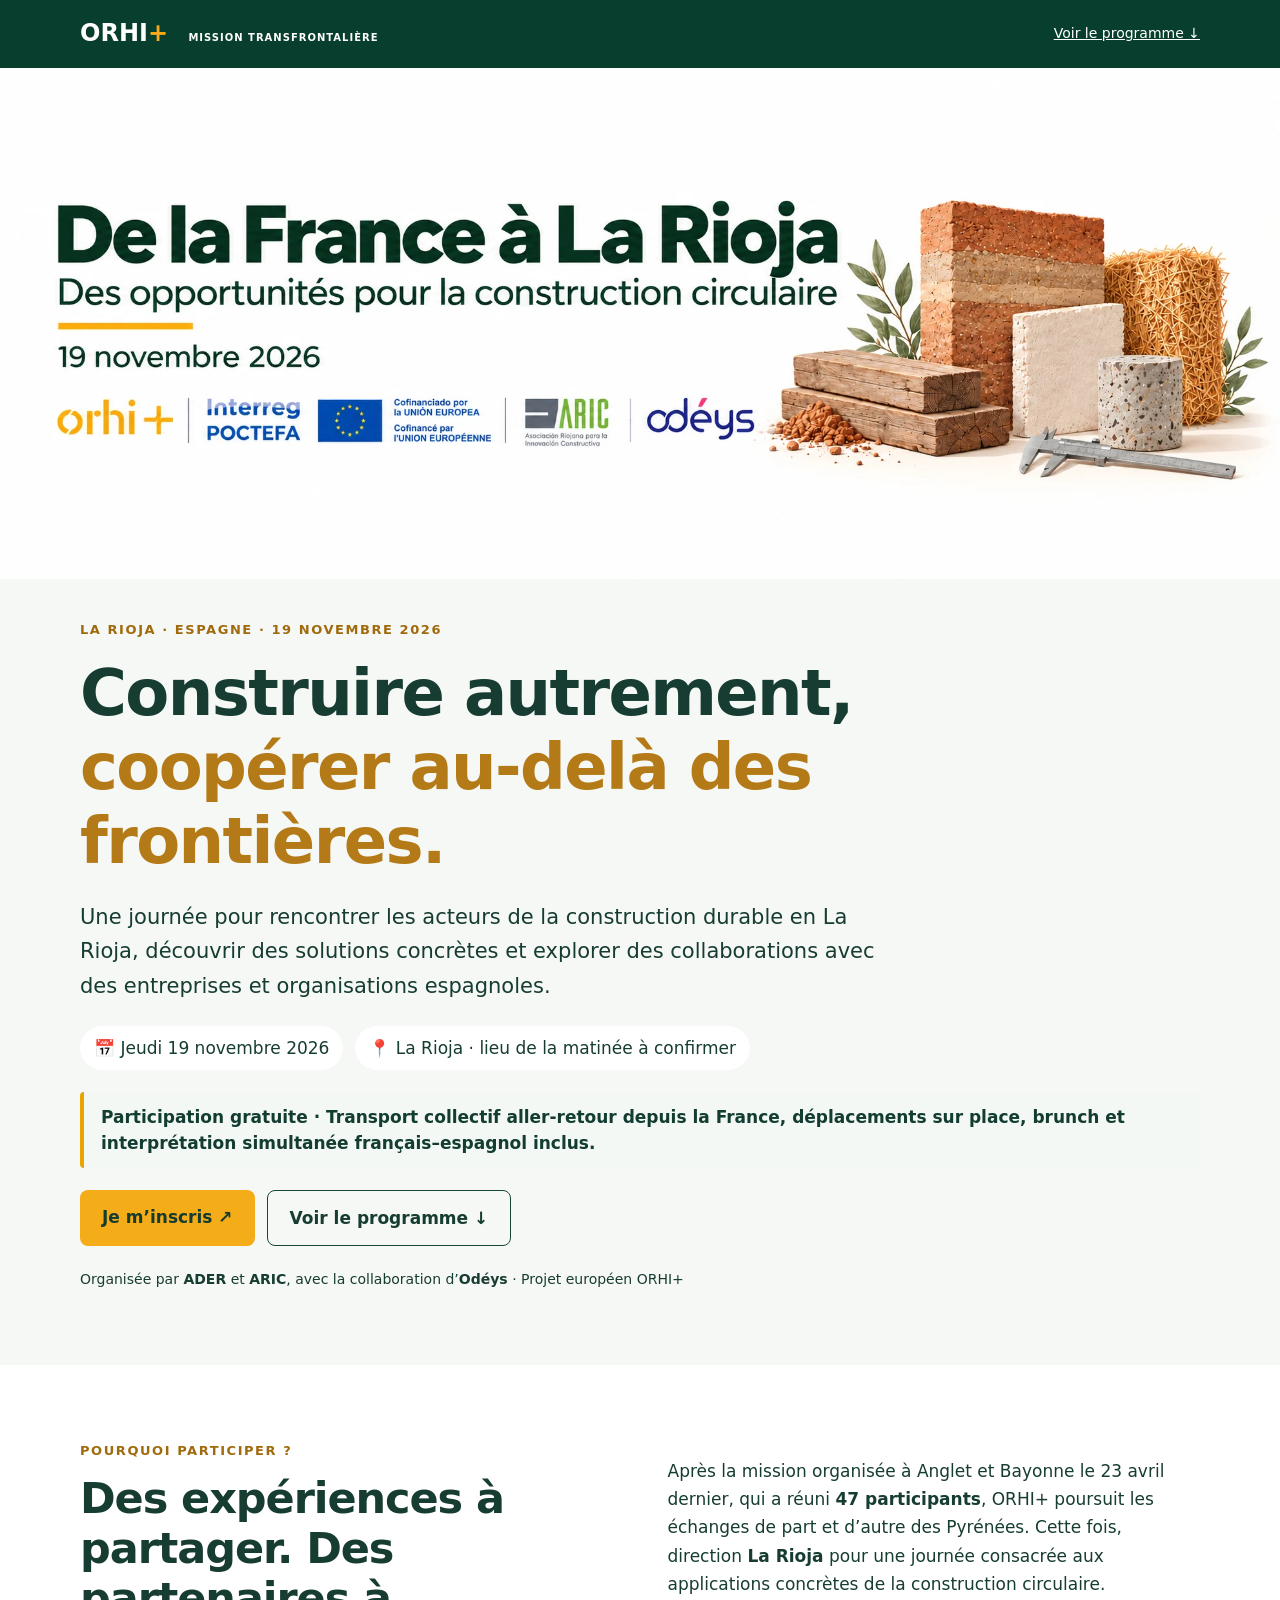
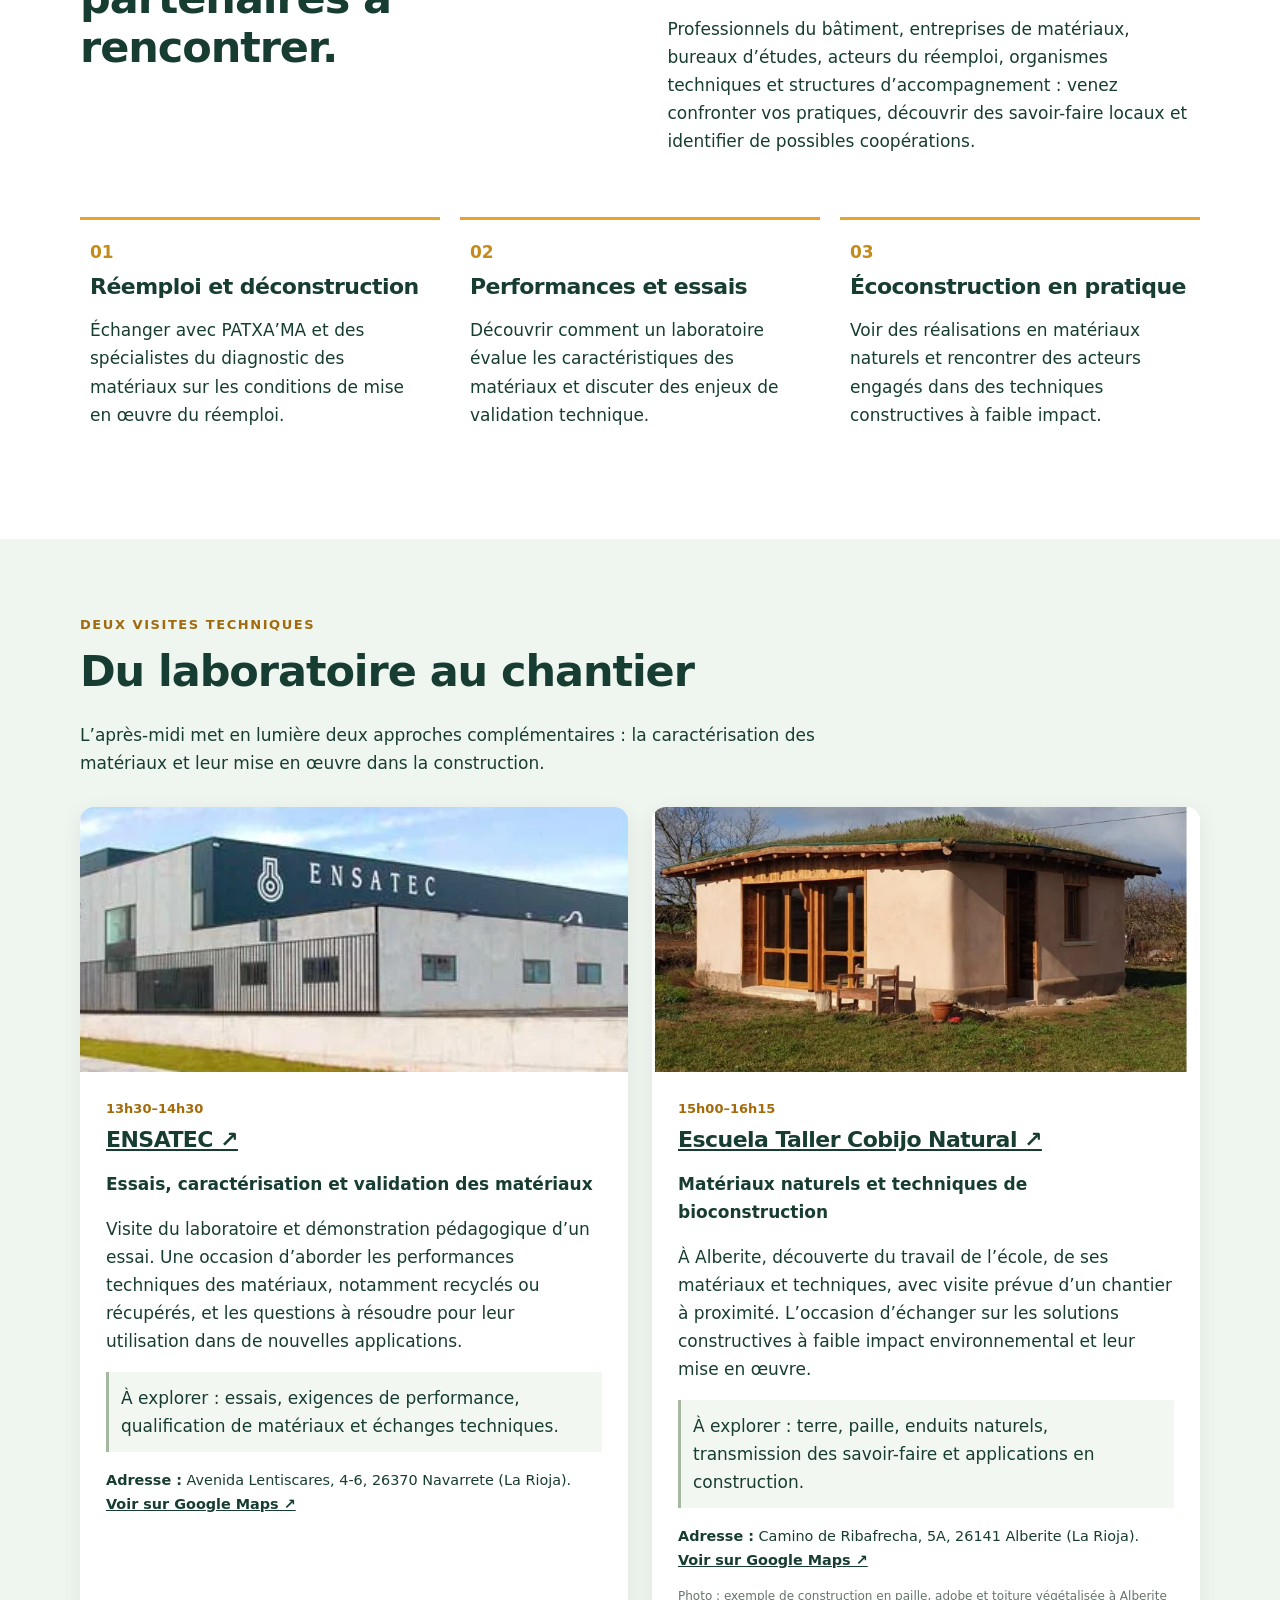
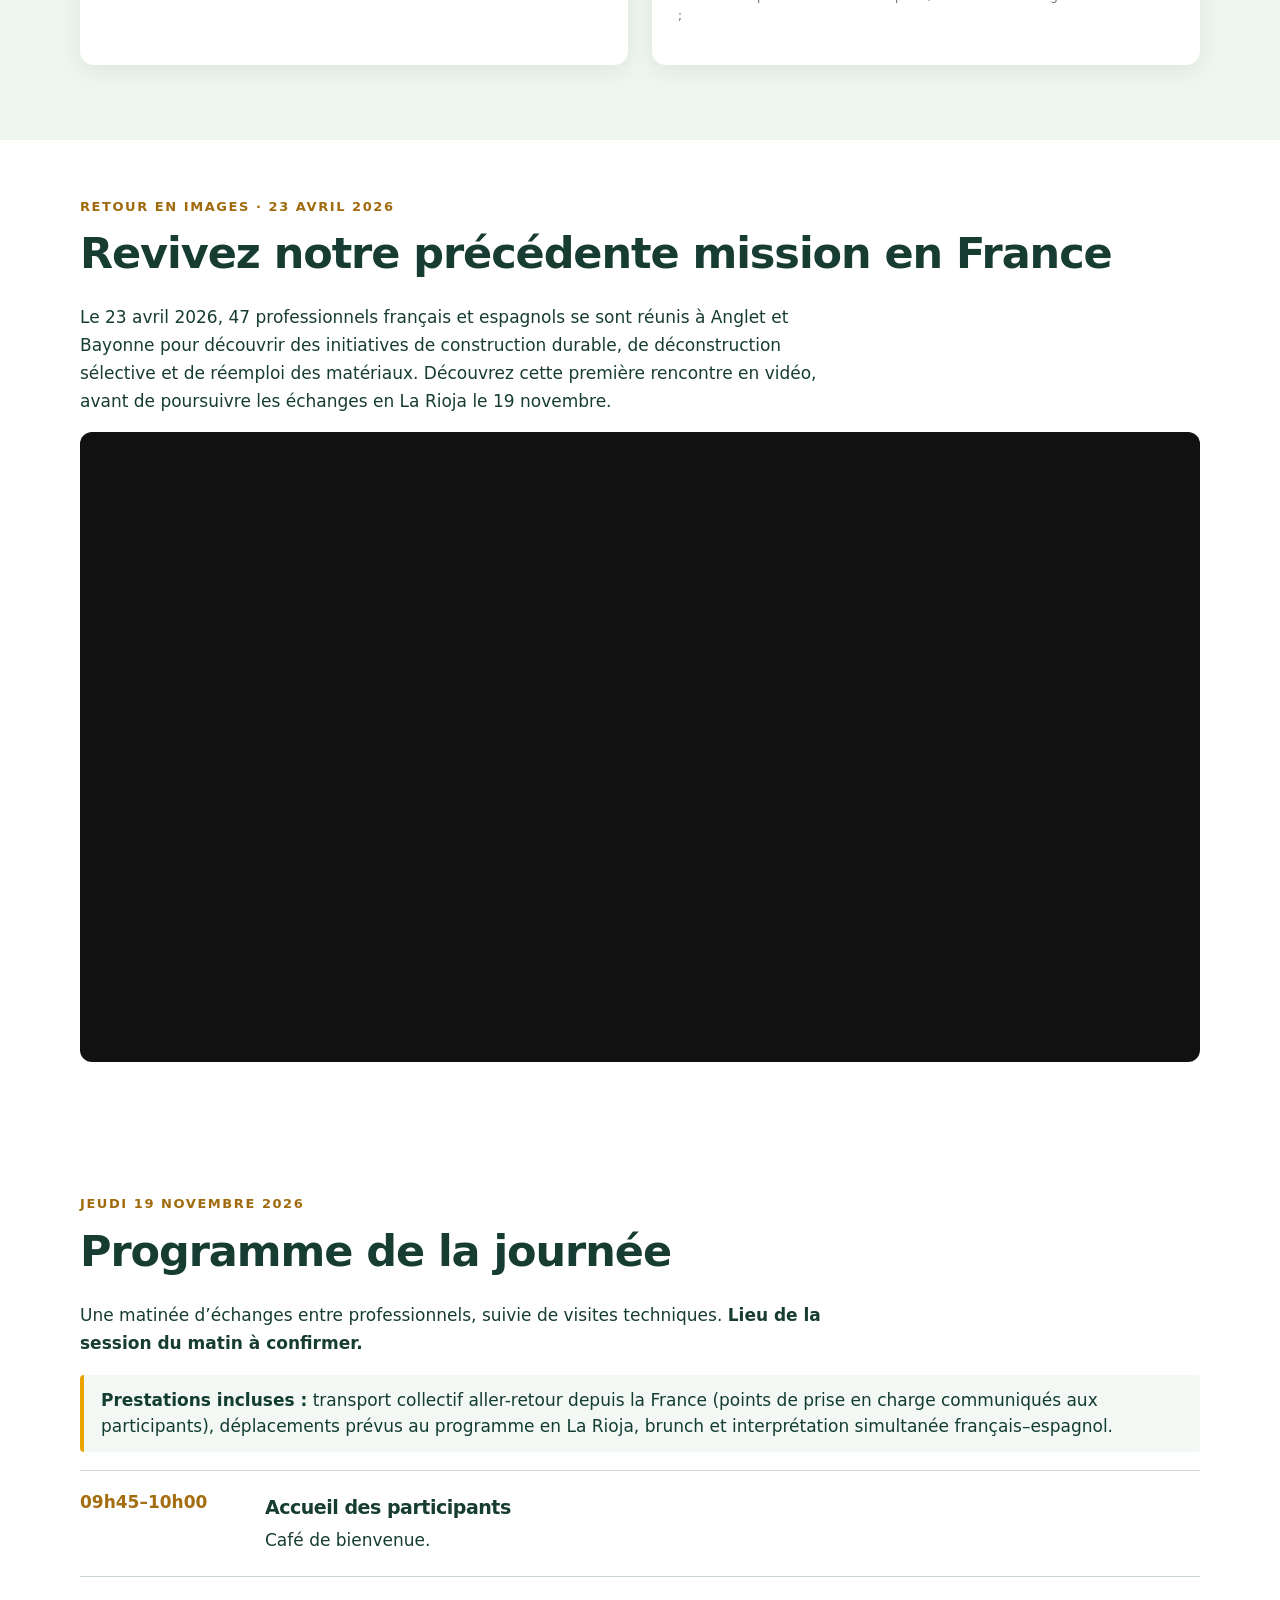
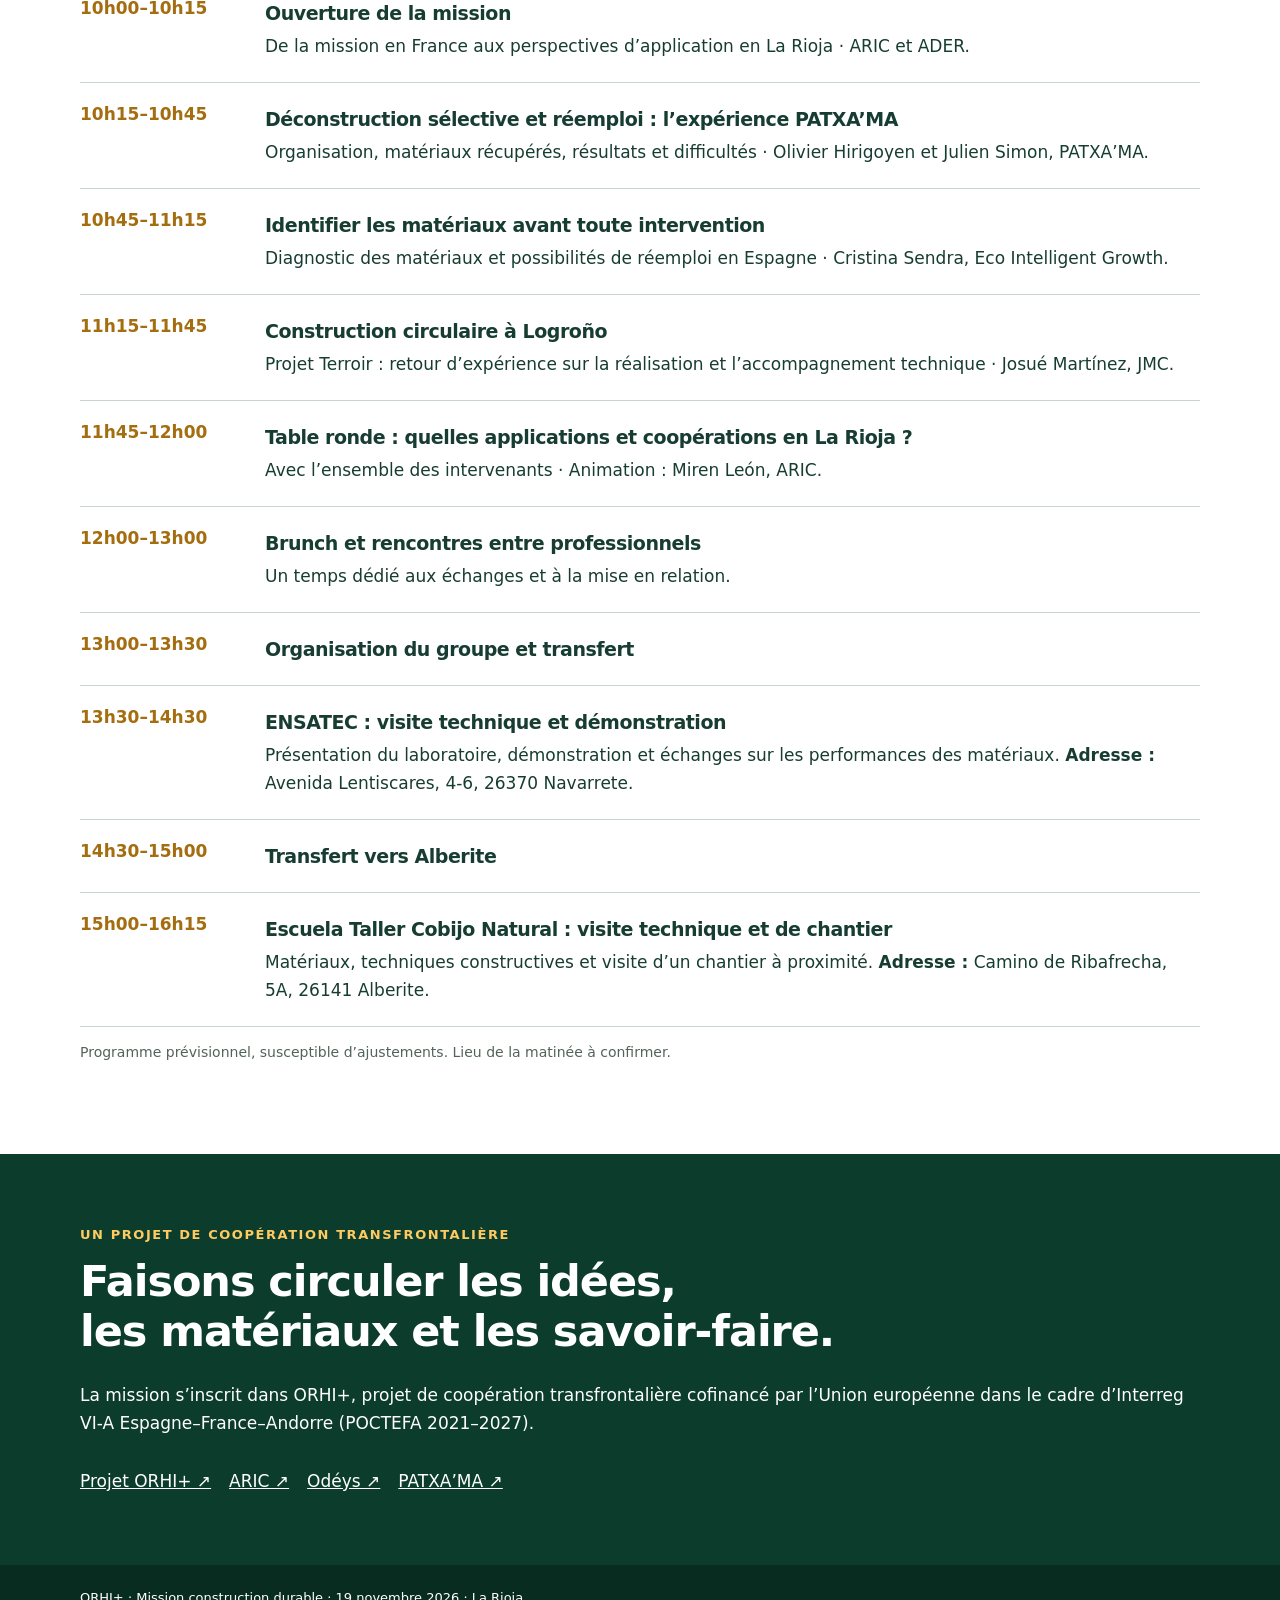
==== commit 6bb19381: "Update index.html" ====
--- a/index.html
+++ b/index.html
@@ -1,3 +1,3 @@
 <!DOCTYPE html>
 
-<html lang="fr"><head><meta charset="utf-8"/><meta content="width=device-width, initial-scale=1" name="viewport"/><meta content="19 novembre 2026, La Rioja : mission professionnelle ORHI+ dédiée au réemploi, à la construction circulaire, aux essais de matériaux et à l’écoconstruction." name="description"/><title>Mission construction durable en La Rioja · 19 novembre 2026 · ORHI+</title><link href="style.css" rel="stylesheet"/></head><body><header class="top"><div class="wrap topin"><a class="brand" href="#accueil">ORHI<span>+</span> <small>MISSION TRANSFRONTALIÈRE</small></a><a class="navlink" href="#programme">Voir le programme ↓</a></div></header><main><section class="hero" id="accueil"><img alt="De la France à La Rioja — Des opportunités pour la construction circulaire, 19 novembre 2026" class="banner" fetchpriority="high" src="images/banniere.webp"/><div class="wrap"><div class="eyebrow">LA RIOJA · ESPAGNE · 19 NOVEMBRE 2026</div><h1>Construire autrement,<br/><em>coopérer au-delà des frontières.</em></h1><p class="lead">Une journée pour rencontrer les acteurs de la construction durable en La Rioja, découvrir des solutions concrètes et explorer des collaborations avec des entreprises et organisations espagnoles.</p><div class="pills"><span>📅 Jeudi 19 novembre 2026</span><span>📍 La Rioja · lieu de la matinée à confirmer</span></div><p class="included"><strong>Participation gratuite · Transport collectif aller-retour depuis la France, déplacements sur place, brunch et interprétation simultanée français–espagnol inclus.</strong></p><div class="actions"><a class="primary" href="https://forms.gle/rfnTopFWvw3Bm3BC7" rel="noopener" target="_blank">Je m’inscris ↗</a><a class="secondary" href="#programme">Voir le programme ↓</a></div><p class="organise">Organisée par <b>ADER</b> et <b>ARIC</b>, avec la collaboration d’<b>Odéys</b> · Projet européen ORHI+</p></div></section><section class="wrap intro"><div><div class="kicker">POURQUOI PARTICIPER ?</div><h2>Des expériences à partager. Des partenaires à rencontrer.</h2></div><div><p>Après la mission organisée à Anglet et Bayonne le 23 avril dernier, qui a réuni <strong>47 participants</strong>, ORHI+ poursuit les échanges de part et d’autre des Pyrénées. Cette fois, direction <strong>La Rioja</strong> pour une journée consacrée aux applications concrètes de la construction circulaire.</p><p>Professionnels du bâtiment, entreprises de matériaux, bureaux d’études, acteurs du réemploi, organismes techniques et structures d’accompagnement : venez confronter vos pratiques, découvrir des savoir-faire locaux et identifier de possibles coopérations.</p></div></section><section class="wrap benefits"><div><span class="num">01</span><h3>Réemploi et déconstruction</h3><p>Échanger avec PATXA’MA et des spécialistes du diagnostic des matériaux sur les conditions de mise en œuvre du réemploi.</p></div><div><span class="num">02</span><h3>Performances et essais</h3><p>Découvrir comment un laboratoire évalue les caractéristiques des matériaux et discuter des enjeux de validation technique.</p></div><div><span class="num">03</span><h3>Écoconstruction en pratique</h3><p>Voir des réalisations en matériaux naturels et rencontrer des acteurs engagés dans des techniques constructives à faible impact.</p></div></section><section class="visitsband" id="visites"><div class="wrap"><div class="kicker">DEUX VISITES TECHNIQUES</div><h2>Du laboratoire au chantier</h2><p class="sectionlead">L’après-midi met en lumière deux approches complémentaires : la caractérisation des matériaux et leur mise en œuvre dans la construction.</p><div class="visitgrid"><article class="visit"><img alt="Façade des installations ENSATEC" loading="lazy" src="images/ensatec.webp"/><div class="visitbody"><div class="timechip">13h30–14h30</div><h3><a href="https://www.ensatec.com/" rel="noopener noreferrer" target="_blank">ENSATEC ↗</a></h3><p class="subtitle">Essais, caractérisation et validation des matériaux</p><p>Visite du laboratoire et démonstration pédagogique d’un essai. Une occasion d’aborder les performances techniques des matériaux, notamment recyclés ou récupérés, et les questions à résoudre pour leur utilisation dans de nouvelles applications.</p><p class="interest">À explorer : essais, exigences de performance, qualification de matériaux et échanges techniques.</p><p class="visitaddress"><strong>Adresse :</strong> Avenida Lentiscares, 4-6, 26370 Navarrete (La Rioja). <a href="https://www.google.com/maps/search/?api=1&amp;query=Avenida+Lentiscares+4-6+Navarrete+La+Rioja" rel="noopener" target="_blank">Voir sur Google Maps ↗</a></p></div></article><article class="visit"><img alt="Construction à Alberite avec murs en paille, adobe et toiture végétalisée" loading="lazy" src="images/cobijo-natural.webp"/><div class="visitbody"><div class="timechip">15h00–16h15</div><h3><a href="https://escuelacobijonatural.com/" rel="noopener noreferrer" target="_blank">Escuela Taller Cobijo Natural ↗</a></h3><p class="subtitle">Matériaux naturels et techniques de bioconstruction</p><p>À Alberite, découverte du travail de l’école, de ses matériaux et techniques, avec visite prévue d’un chantier à proximité. L’occasion d’échanger sur les solutions constructives à faible impact environnemental et leur mise en œuvre.</p><p class="interest">À explorer : terre, paille, enduits naturels, transmission des savoir-faire et applications en construction.</p><p class="visitaddress"><strong>Adresse :</strong> Camino de Ribafrecha, 5A, 26141 Alberite (La Rioja). <a href="https://www.google.com/maps/search/?api=1&amp;query=Camino+de+Ribafrecha+5A+Alberite+La+Rioja" rel="noopener" target="_blank">Voir sur Google Maps ↗</a></p><p class="credit">Photo : exemple de construction en paille, adobe et toiture végétalisée à Alberite ; la visite de cet ouvrage précis n’est pas confirmée.</p></div></article></div></div></section><section class="wrap" id="mission-precedente" style="padding-top:56px;padding-bottom:56px"><div class="kicker">RETOUR EN IMAGES · 23 AVRIL 2026</div><h2>Revivez notre précédente mission en France</h2><p class="sectionlead">Le 23 avril 2026, 47 professionnels français et espagnols se sont réunis à Anglet et Bayonne pour découvrir des initiatives de construction durable, de déconstruction sélective et de réemploi des matériaux. Découvrez cette première rencontre en vidéo, avant de poursuivre les échanges en La Rioja le 19 novembre.</p><div style="position:relative;width:100%;aspect-ratio:16/9;overflow:hidden;border-radius:12px;background:#111"><iframe allow="accelerometer; autoplay; clipboard-write; encrypted-media; gyroscope; picture-in-picture; web-share" allowfullscreen="" loading="lazy" referrerpolicy="strict-origin-when-cross-origin" src="https://www.youtube-nocookie.com/embed/z3q2IrVSTuQ" style="position:absolute;inset:0;width:100%;height:100%;border:0" title="ORHI+ · Retour sur la mission transfrontalière en France du 23 avril 2026"></iframe></div></section><section class="wrap programme" id="programme"><div class="kicker">JEUDI 19 NOVEMBRE 2026</div><h2>Programme de la journée</h2><p class="sectionlead">Une matinée d’échanges entre professionnels, suivie de visites techniques. <strong>Lieu de la session du matin à confirmer.</strong></p><p class="included"><strong>Prestations incluses :</strong> transport collectif aller-retour depuis la France (points de prise en charge communiqués aux participants), déplacements prévus au programme en La Rioja, brunch et interprétation simultanée français–espagnol.</p><div class="schedule"><div><time>09h45–10h00</time><section><h3>Accueil des participants</h3><p>Café de bienvenue.</p></section></div><div><time>10h00–10h15</time><section><h3>Ouverture de la mission</h3><p>De la mission en France aux perspectives d’application en La Rioja · ARIC et ADER.</p></section></div><div><time>10h15–10h45</time><section><h3>Déconstruction sélective et réemploi : l’expérience PATXA’MA</h3><p>Organisation, matériaux récupérés, résultats et difficultés · Olivier Hirigoyen et Julien Simon, PATXA’MA.</p></section></div><div><time>10h45–11h15</time><section><h3>Identifier les matériaux avant toute intervention</h3><p>Diagnostic des matériaux et possibilités de réemploi en Espagne · Cristina Sendra, Eco Intelligent Growth.</p></section></div><div><time>11h15–11h45</time><section><h3>Construction circulaire à Logroño</h3><p>Projet Terroir : retour d’expérience sur la réalisation et l’accompagnement technique · Josué Martínez, JMC.</p></section></div><div><time>11h45–12h00</time><section><h3>Table ronde : quelles applications et coopérations en La Rioja ?</h3><p>Avec l’ensemble des intervenants · Animation : Miren León, ARIC.</p></section></div><div><time>12h00–13h00</time><section><h3>Brunch et rencontres entre professionnels</h3><p>Un temps dédié aux échanges et à la mise en relation.</p></section></div><div><time>13h00–13h30</time><section><h3>Organisation du groupe et transfert</h3></section></div><div><time>13h30–14h30</time><section><h3>ENSATEC : visite technique et démonstration</h3><p>Présentation du laboratoire, démonstration et échanges sur les performances des matériaux. <strong>Adresse :</strong> Avenida Lentiscares, 4-6, 26370 Navarrete.</p></section></div><div><time>14h30–15h00</time><section><h3>Transfert vers Alberite</h3></section></div><div><time>15h00–16h15</time><section><h3>Escuela Taller Cobijo Natural : visite technique et de chantier</h3><p>Matériaux, techniques constructives et visite d’un chantier à proximité. <strong>Adresse :</strong> Camino de Ribafrecha, 5A, 26141 Alberite.</p></section></div></div><p class="note">Programme prévisionnel, susceptible d’ajustements. Lieu de la matinée à confirmer.</p></section><section class="closing"><div class="wrap"><div class="kicker">UN PROJET DE COOPÉRATION TRANSFRONTALIÈRE</div><h2>Faisons circuler les idées,<br/>les matériaux et les savoir-faire.</h2><p>La mission s’inscrit dans ORHI+, projet de coopération transfrontalière cofinancé par l’Union européenne dans le cadre d’Interreg VI-A Espagne–France–Andorre (POCTEFA 2021–2027).</p><div class="links"><a href="https://orhi-poctefa.eu/" rel="noopener" target="_blank">Projet ORHI+ ↗</a><a href="https://clusteraric.com/" rel="noopener" target="_blank">ARIC ↗</a><a href="https://www.odeys.fr/" rel="noopener" target="_blank">Odéys ↗</a><a href="https://www.patxama.com/" rel="noopener" target="_blank">PATXA’MA ↗</a></div></div></section></main><footer><div class="wrap">ORHI+ · Mission construction durable · 19 novembre 2026 · La Rioja</div></footer></body></html>
+<html lang="fr"><head><meta charset="utf-8"/><meta content="width=device-width, initial-scale=1" name="viewport"/><meta content="19 novembre 2026, La Rioja : mission professionnelle ORHI+ dédiée au réemploi, à la construction circulaire, aux essais de matériaux et à l’écoconstruction." name="description"/><title>Mission construction durable en La Rioja · 19 novembre 2026 · ORHI+</title><link href="style.css" rel="stylesheet"/></head><body><header class="top"><div class="wrap topin"><a class="brand" href="#accueil">ORHI<span>+</span> <small>MISSION TRANSFRONTALIÈRE</small></a><a class="navlink" href="#programme">Voir le programme ↓</a></div></header><main><section class="hero" id="accueil"><img alt="De la France à La Rioja — Des opportunités pour la construction circulaire, 19 novembre 2026" class="banner" fetchpriority="high" src="images/banniere.webp"/><div class="wrap"><div class="eyebrow">LA RIOJA · ESPAGNE · 19 NOVEMBRE 2026</div><h1>Construire autrement,<br/><em>coopérer au-delà des frontières.</em></h1><p class="lead">Une journée pour rencontrer les acteurs de la construction durable en La Rioja, découvrir des solutions concrètes et explorer des collaborations avec des entreprises et organisations espagnoles.</p><div class="pills"><span>📅 Jeudi 19 novembre 2026</span><span>📍 La Rioja · lieu de la matinée à confirmer</span></div><p class="included"><strong>Participation gratuite · Transport collectif aller-retour depuis la France, déplacements sur place, brunch et interprétation simultanée français–espagnol inclus.</strong></p><div class="actions"><a class="primary" href="https://forms.gle/rfnTopFWvw3Bm3BC7" rel="noopener" target="_blank">Je m’inscris ↗</a><a class="secondary" href="#programme">Voir le programme ↓</a></div><p class="organise">Organisée par <b>ADER</b> et <b>ARIC</b>, avec la collaboration d’<b>Odéys</b> · Projet européen ORHI+</p></div></section><section class="wrap intro"><div><div class="kicker">POURQUOI PARTICIPER ?</div><h2>Des expériences à partager. Des partenaires à rencontrer.</h2></div><div><p>Après la mission organisée à Anglet et Bayonne le 23 avril dernier, qui a réuni <strong>47 participants</strong>, ORHI+ poursuit les échanges de part et d’autre des Pyrénées. Cette fois, direction <strong>La Rioja</strong> pour une journée consacrée aux applications concrètes de la construction circulaire.</p><p>Professionnels du bâtiment, entreprises de matériaux, bureaux d’études, acteurs du réemploi, organismes techniques et structures d’accompagnement : venez confronter vos pratiques, découvrir des savoir-faire locaux et identifier de possibles coopérations.</p></div></section><section class="wrap benefits"><div><span class="num">01</span><h3>Réemploi et déconstruction</h3><p>Échanger avec PATXA’MA et des spécialistes du diagnostic des matériaux sur les conditions de mise en œuvre du réemploi.</p></div><div><span class="num">02</span><h3>Performances et essais</h3><p>Découvrir comment un laboratoire évalue les caractéristiques des matériaux et discuter des enjeux de validation technique.</p></div><div><span class="num">03</span><h3>Écoconstruction en pratique</h3><p>Voir des réalisations en matériaux naturels et rencontrer des acteurs engagés dans des techniques constructives à faible impact.</p></div></section><section class="visitsband" id="visites"><div class="wrap"><div class="kicker">DEUX VISITES TECHNIQUES</div><h2>Du laboratoire au chantier</h2><p class="sectionlead">L’après-midi met en lumière deux approches complémentaires : la caractérisation des matériaux et leur mise en œuvre dans la construction.</p><div class="visitgrid"><article class="visit"><img alt="Façade des installations ENSATEC" loading="lazy" src="images/ensatec.webp"/><div class="visitbody"><div class="timechip">13h30–14h30</div><h3><a href="https://www.ensatec.com/" rel="noopener noreferrer" target="_blank">ENSATEC ↗</a></h3><p class="subtitle">Essais, caractérisation et validation des matériaux</p><p>Visite du laboratoire et démonstration pédagogique d’un essai. Une occasion d’aborder les performances techniques des matériaux, notamment recyclés ou récupérés, et les questions à résoudre pour leur utilisation dans de nouvelles applications.</p><p class="interest">À explorer : essais, exigences de performance, qualification de matériaux et échanges techniques.</p><p class="visitaddress"><strong>Adresse :</strong> Avenida Lentiscares, 4-6, 26370 Navarrete (La Rioja). <a href="https://www.google.com/maps/search/?api=1&amp;query=Avenida+Lentiscares+4-6+Navarrete+La+Rioja" rel="noopener" target="_blank">Voir sur Google Maps ↗</a></p></div></article><article class="visit"><img alt="Construction à Alberite avec murs en paille, adobe et toiture végétalisée" loading="lazy" src="images/cobijo-natural.webp"/><div class="visitbody"><div class="timechip">15h00–16h15</div><h3><a href="https://escuelacobijonatural.com/" rel="noopener noreferrer" target="_blank">Escuela Taller Cobijo Natural ↗</a></h3><p class="subtitle">Matériaux naturels et techniques de bioconstruction</p><p>À Alberite, découverte du travail de l’école, de ses matériaux et techniques, avec visite prévue d’un chantier à proximité. L’occasion d’échanger sur les solutions constructives à faible impact environnemental et leur mise en œuvre.</p><p class="interest">À explorer : terre, paille, enduits naturels, transmission des savoir-faire et applications en construction.</p><p class="visitaddress"><strong>Adresse :</strong> Camino de Ribafrecha, 5A, 26141 Alberite (La Rioja). <a href="https://www.google.com/maps/search/?api=1&amp;query=Camino+de+Ribafrecha+5A+Alberite+La+Rioja" rel="noopener" target="_blank">Voir sur Google Maps ↗</a></p><p class="credit">Photo : exemple de construction en paille, adobe et toiture végétalisée à Alberite ; </p></div></article></div></div></section><section class="wrap" id="mission-precedente" style="padding-top:56px;padding-bottom:56px"><div class="kicker">RETOUR EN IMAGES · 23 AVRIL 2026</div><h2>Revivez notre précédente mission en France</h2><p class="sectionlead">Le 23 avril 2026, 47 professionnels français et espagnols se sont réunis à Anglet et Bayonne pour découvrir des initiatives de construction durable, de déconstruction sélective et de réemploi des matériaux. Découvrez cette première rencontre en vidéo, avant de poursuivre les échanges en La Rioja le 19 novembre.</p><div style="position:relative;width:100%;aspect-ratio:16/9;overflow:hidden;border-radius:12px;background:#111"><iframe allow="accelerometer; autoplay; clipboard-write; encrypted-media; gyroscope; picture-in-picture; web-share" allowfullscreen="" loading="lazy" referrerpolicy="strict-origin-when-cross-origin" src="https://www.youtube-nocookie.com/embed/z3q2IrVSTuQ" style="position:absolute;inset:0;width:100%;height:100%;border:0" title="ORHI+ · Retour sur la mission transfrontalière en France du 23 avril 2026"></iframe></div></section><section class="wrap programme" id="programme"><div class="kicker">JEUDI 19 NOVEMBRE 2026</div><h2>Programme de la journée</h2><p class="sectionlead">Une matinée d’échanges entre professionnels, suivie de visites techniques. <strong>Lieu de la session du matin à confirmer.</strong></p><p class="included"><strong>Prestations incluses :</strong> transport collectif aller-retour depuis la France (points de prise en charge communiqués aux participants), déplacements prévus au programme en La Rioja, brunch et interprétation simultanée français–espagnol.</p><div class="schedule"><div><time>09h45–10h00</time><section><h3>Accueil des participants</h3><p>Café de bienvenue.</p></section></div><div><time>10h00–10h15</time><section><h3>Ouverture de la mission</h3><p>De la mission en France aux perspectives d’application en La Rioja · ARIC et ADER.</p></section></div><div><time>10h15–10h45</time><section><h3>Déconstruction sélective et réemploi : l’expérience PATXA’MA</h3><p>Organisation, matériaux récupérés, résultats et difficultés · Olivier Hirigoyen et Julien Simon, PATXA’MA.</p></section></div><div><time>10h45–11h15</time><section><h3>Identifier les matériaux avant toute intervention</h3><p>Diagnostic des matériaux et possibilités de réemploi en Espagne · Cristina Sendra, Eco Intelligent Growth.</p></section></div><div><time>11h15–11h45</time><section><h3>Construction circulaire à Logroño</h3><p>Projet Terroir : retour d’expérience sur la réalisation et l’accompagnement technique · Josué Martínez, JMC.</p></section></div><div><time>11h45–12h00</time><section><h3>Table ronde : quelles applications et coopérations en La Rioja ?</h3><p>Avec l’ensemble des intervenants · Animation : Miren León, ARIC.</p></section></div><div><time>12h00–13h00</time><section><h3>Brunch et rencontres entre professionnels</h3><p>Un temps dédié aux échanges et à la mise en relation.</p></section></div><div><time>13h00–13h30</time><section><h3>Organisation du groupe et transfert</h3></section></div><div><time>13h30–14h30</time><section><h3>ENSATEC : visite technique et démonstration</h3><p>Présentation du laboratoire, démonstration et échanges sur les performances des matériaux. <strong>Adresse :</strong> Avenida Lentiscares, 4-6, 26370 Navarrete.</p></section></div><div><time>14h30–15h00</time><section><h3>Transfert vers Alberite</h3></section></div><div><time>15h00–16h15</time><section><h3>Escuela Taller Cobijo Natural : visite technique et de chantier</h3><p>Matériaux, techniques constructives et visite d’un chantier à proximité. <strong>Adresse :</strong> Camino de Ribafrecha, 5A, 26141 Alberite.</p></section></div></div><p class="note">Programme prévisionnel, susceptible d’ajustements. Lieu de la matinée à confirmer.</p></section><section class="closing"><div class="wrap"><div class="kicker">UN PROJET DE COOPÉRATION TRANSFRONTALIÈRE</div><h2>Faisons circuler les idées,<br/>les matériaux et les savoir-faire.</h2><p>La mission s’inscrit dans ORHI+, projet de coopération transfrontalière cofinancé par l’Union européenne dans le cadre d’Interreg VI-A Espagne–France–Andorre (POCTEFA 2021–2027).</p><div class="links"><a href="https://orhi-poctefa.eu/" rel="noopener" target="_blank">Projet ORHI+ ↗</a><a href="https://clusteraric.com/" rel="noopener" target="_blank">ARIC ↗</a><a href="https://www.odeys.fr/" rel="noopener" target="_blank">Odéys ↗</a><a href="https://www.patxama.com/" rel="noopener" target="_blank">PATXA’MA ↗</a></div></div></section></main><footer><div class="wrap">ORHI+ · Mission construction durable · 19 novembre 2026 · La Rioja</div></footer></body></html>
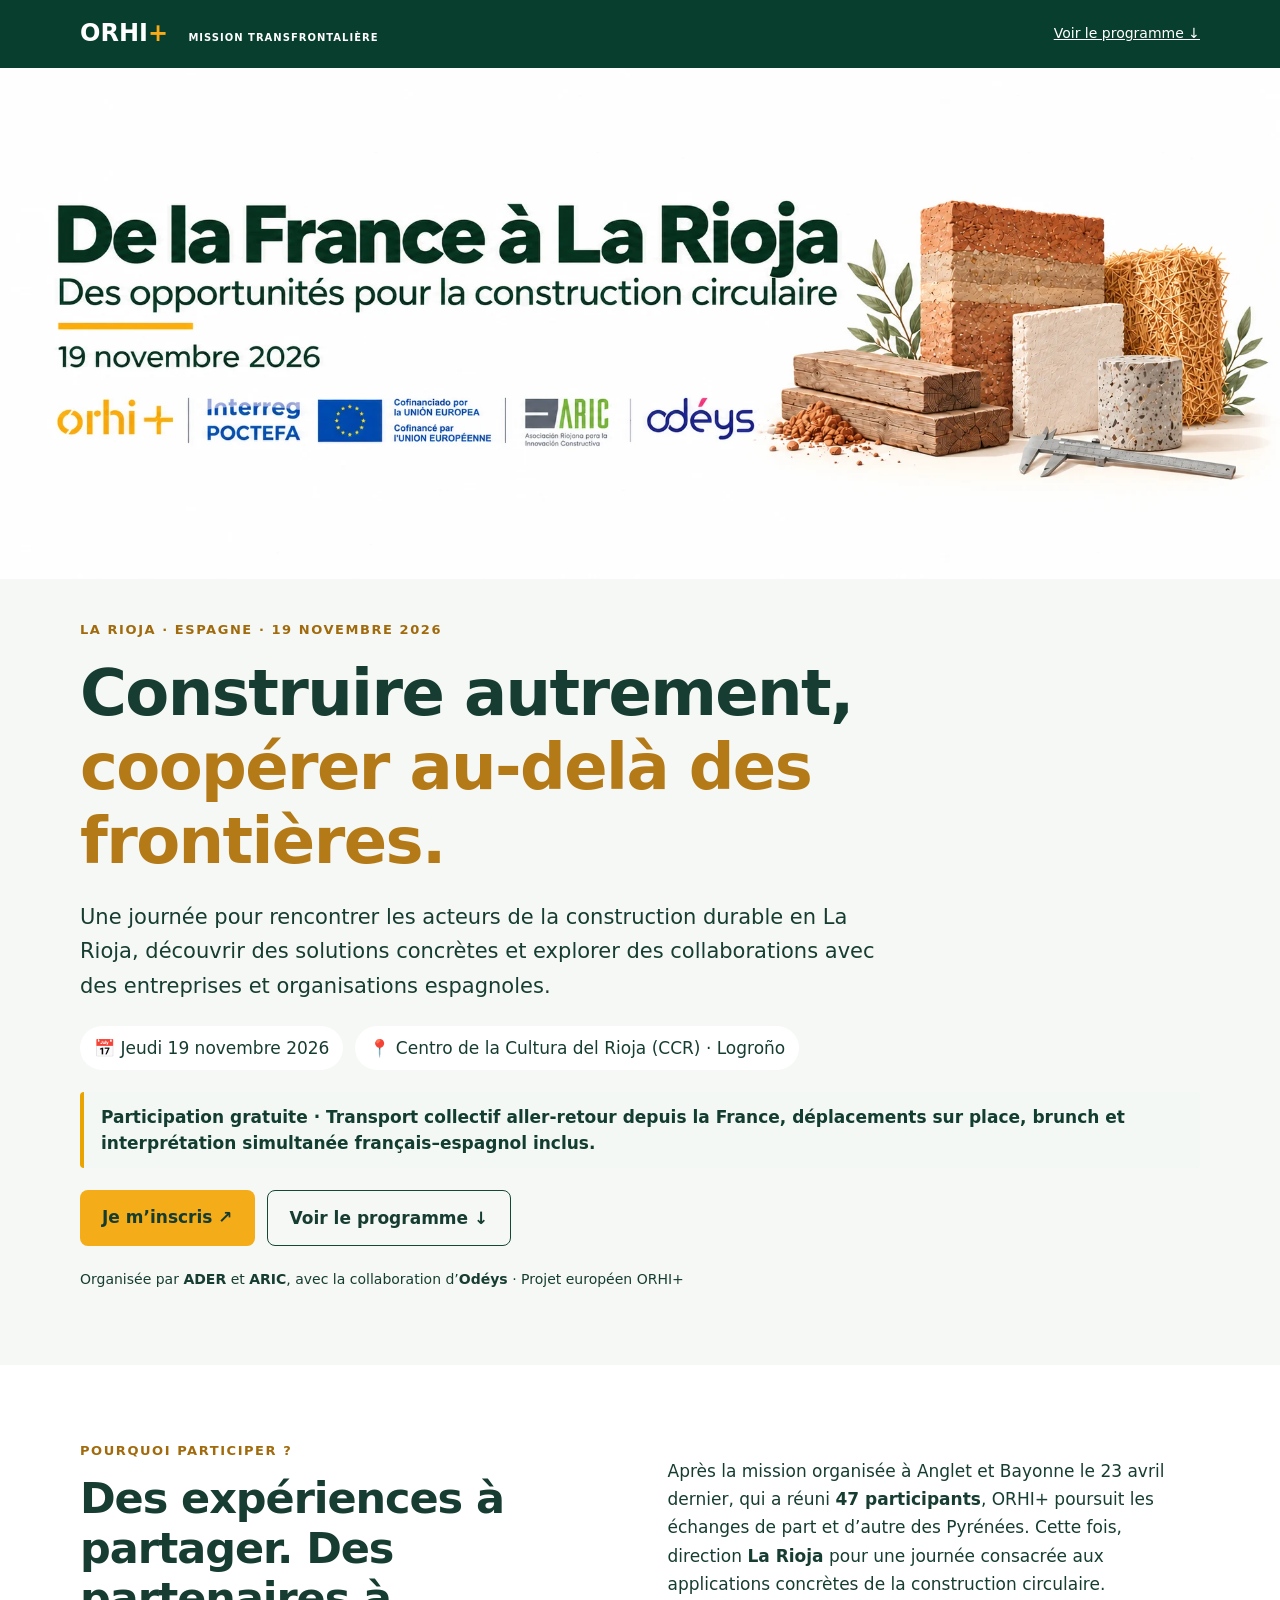
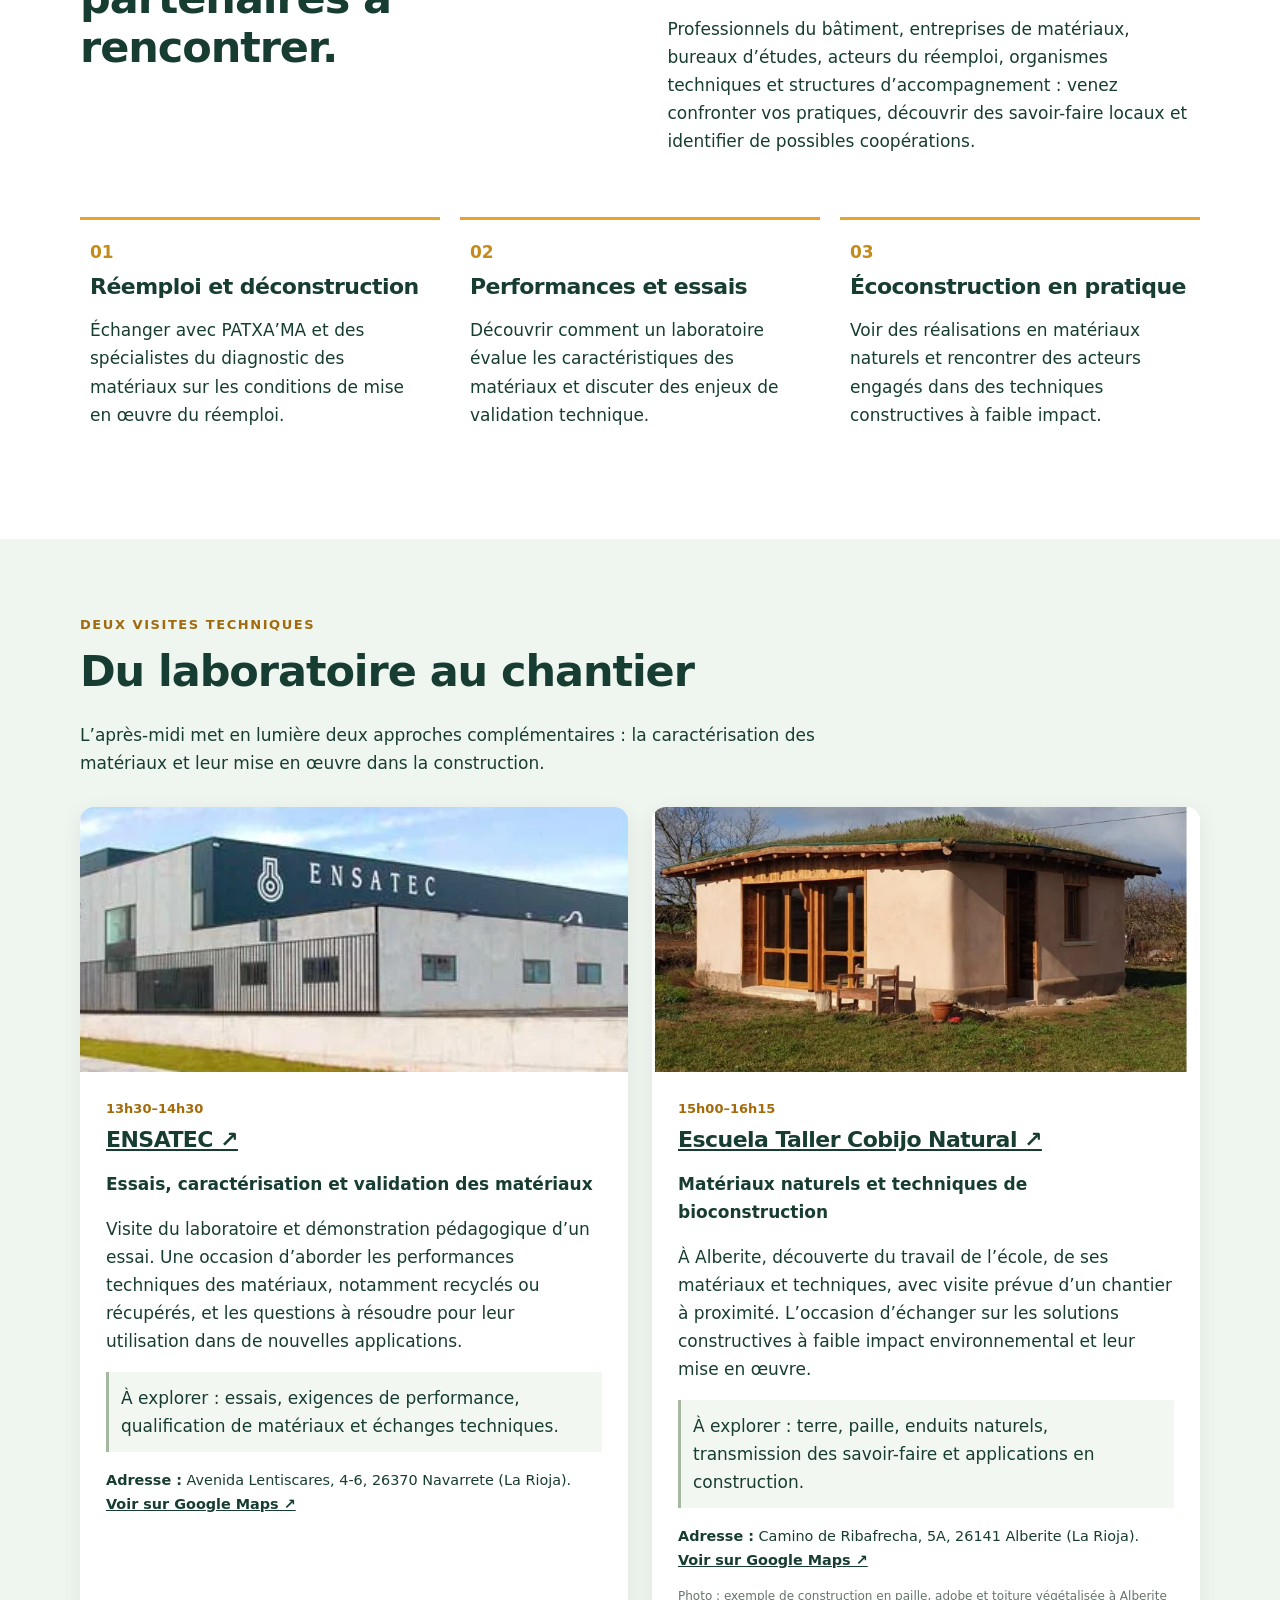
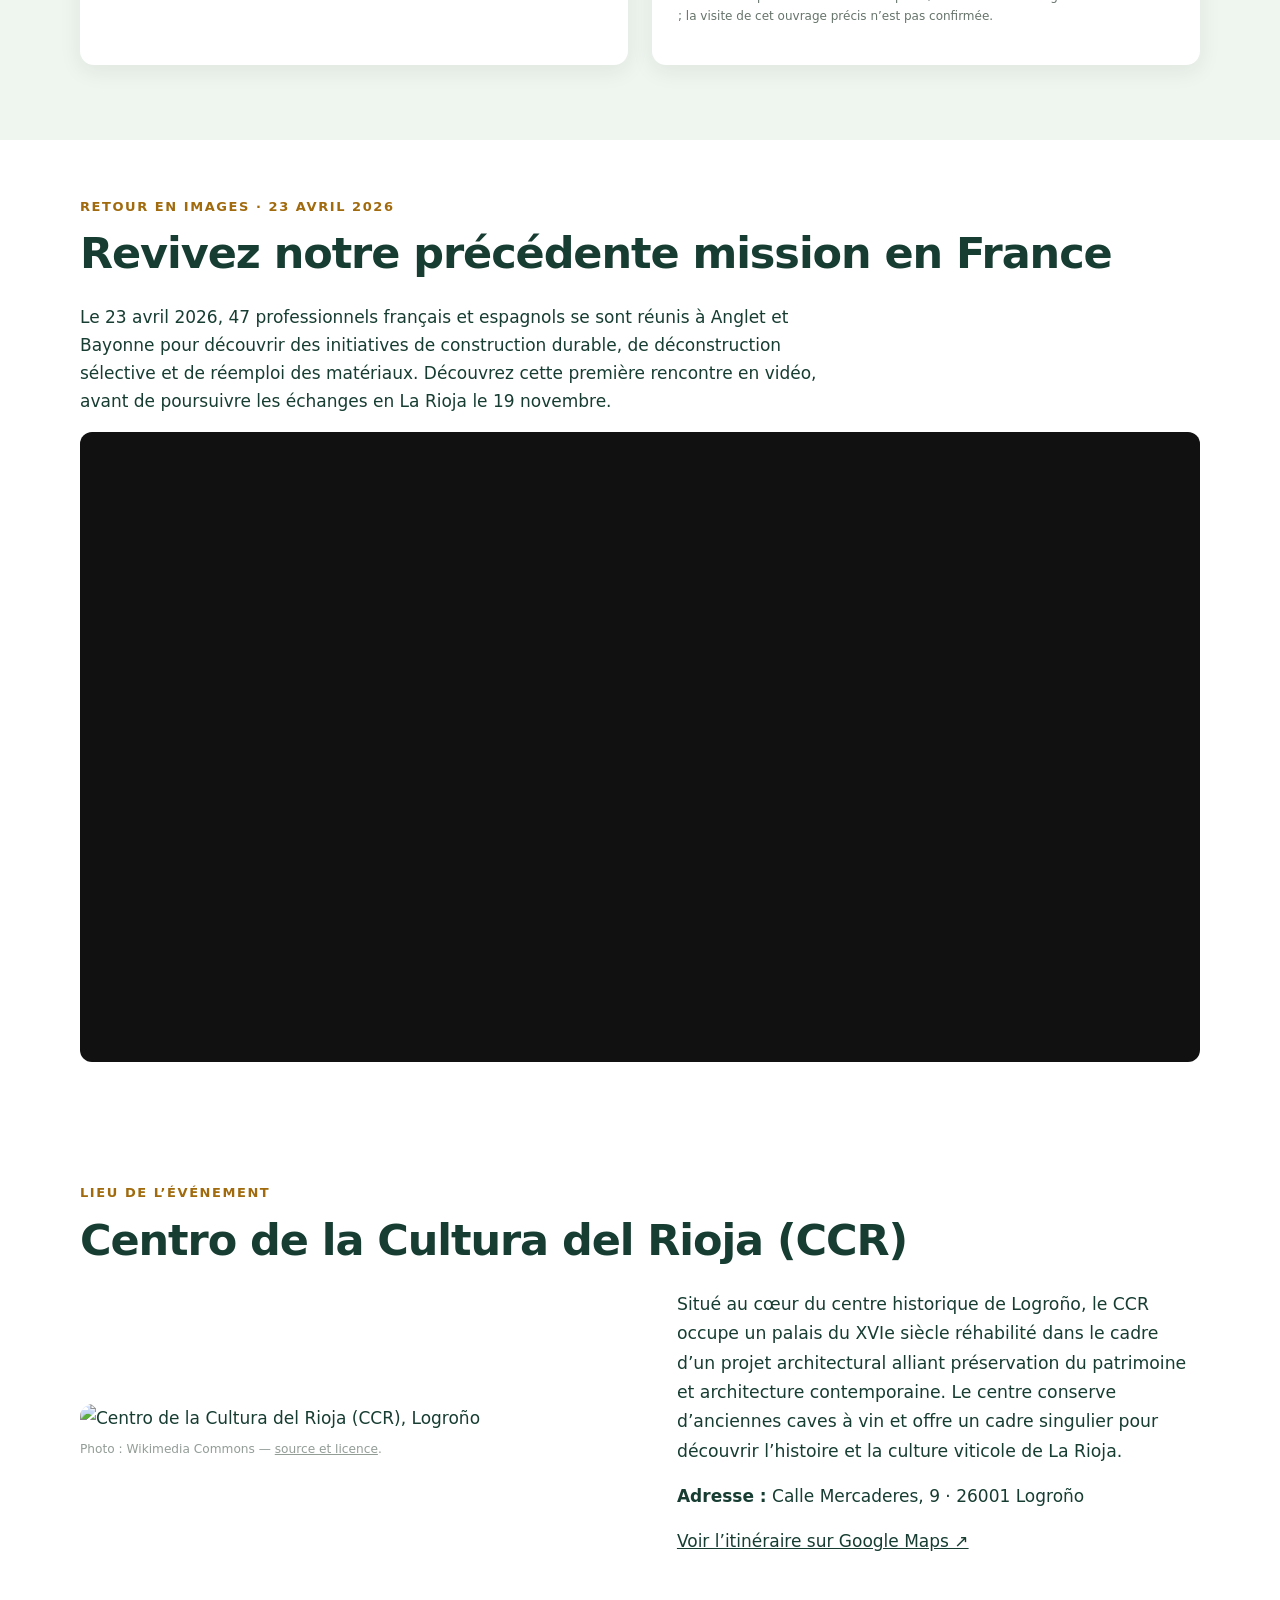
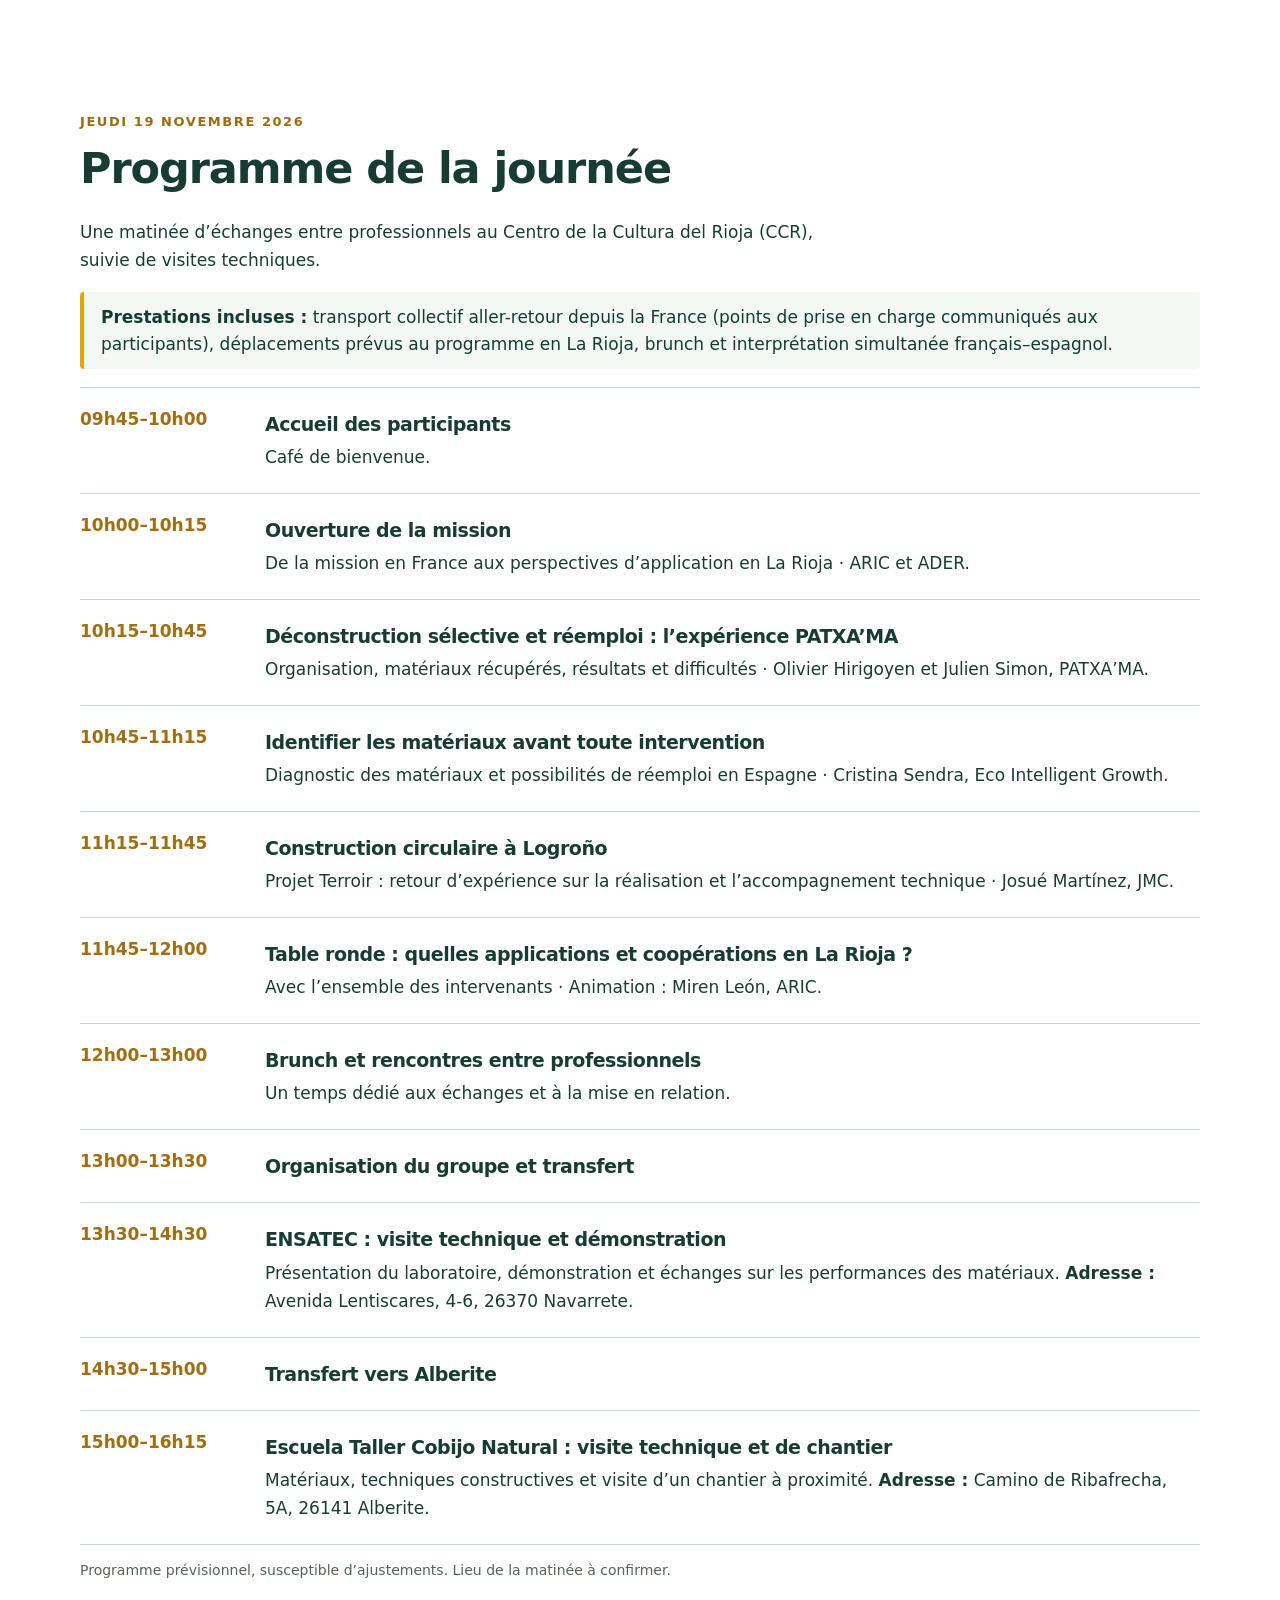
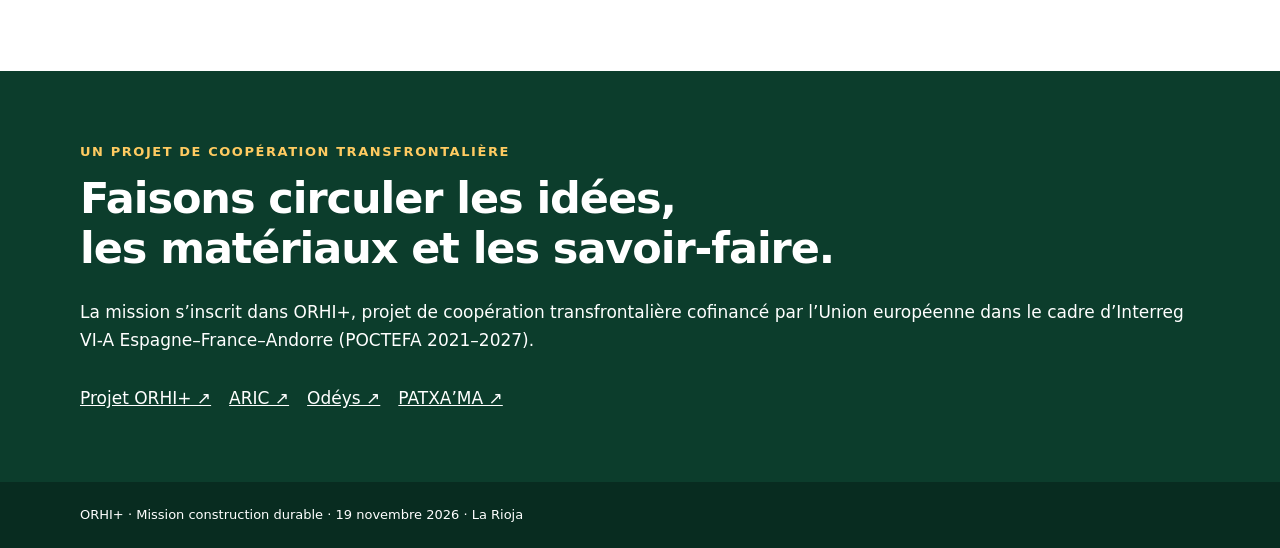
==== commit 084609a1: "Update index.html" ====
--- a/index.html
+++ b/index.html
@@ -1,3 +1,13 @@
 <!DOCTYPE html>
 
-<html lang="fr"><head><meta charset="utf-8"/><meta content="width=device-width, initial-scale=1" name="viewport"/><meta content="19 novembre 2026, La Rioja : mission professionnelle ORHI+ dédiée au réemploi, à la construction circulaire, aux essais de matériaux et à l’écoconstruction." name="description"/><title>Mission construction durable en La Rioja · 19 novembre 2026 · ORHI+</title><link href="style.css" rel="stylesheet"/></head><body><header class="top"><div class="wrap topin"><a class="brand" href="#accueil">ORHI<span>+</span> <small>MISSION TRANSFRONTALIÈRE</small></a><a class="navlink" href="#programme">Voir le programme ↓</a></div></header><main><section class="hero" id="accueil"><img alt="De la France à La Rioja — Des opportunités pour la construction circulaire, 19 novembre 2026" class="banner" fetchpriority="high" src="images/banniere.webp"/><div class="wrap"><div class="eyebrow">LA RIOJA · ESPAGNE · 19 NOVEMBRE 2026</div><h1>Construire autrement,<br/><em>coopérer au-delà des frontières.</em></h1><p class="lead">Une journée pour rencontrer les acteurs de la construction durable en La Rioja, découvrir des solutions concrètes et explorer des collaborations avec des entreprises et organisations espagnoles.</p><div class="pills"><span>📅 Jeudi 19 novembre 2026</span><span>📍 La Rioja · lieu de la matinée à confirmer</span></div><p class="included"><strong>Participation gratuite · Transport collectif aller-retour depuis la France, déplacements sur place, brunch et interprétation simultanée français–espagnol inclus.</strong></p><div class="actions"><a class="primary" href="https://forms.gle/rfnTopFWvw3Bm3BC7" rel="noopener" target="_blank">Je m’inscris ↗</a><a class="secondary" href="#programme">Voir le programme ↓</a></div><p class="organise">Organisée par <b>ADER</b> et <b>ARIC</b>, avec la collaboration d’<b>Odéys</b> · Projet européen ORHI+</p></div></section><section class="wrap intro"><div><div class="kicker">POURQUOI PARTICIPER ?</div><h2>Des expériences à partager. Des partenaires à rencontrer.</h2></div><div><p>Après la mission organisée à Anglet et Bayonne le 23 avril dernier, qui a réuni <strong>47 participants</strong>, ORHI+ poursuit les échanges de part et d’autre des Pyrénées. Cette fois, direction <strong>La Rioja</strong> pour une journée consacrée aux applications concrètes de la construction circulaire.</p><p>Professionnels du bâtiment, entreprises de matériaux, bureaux d’études, acteurs du réemploi, organismes techniques et structures d’accompagnement : venez confronter vos pratiques, découvrir des savoir-faire locaux et identifier de possibles coopérations.</p></div></section><section class="wrap benefits"><div><span class="num">01</span><h3>Réemploi et déconstruction</h3><p>Échanger avec PATXA’MA et des spécialistes du diagnostic des matériaux sur les conditions de mise en œuvre du réemploi.</p></div><div><span class="num">02</span><h3>Performances et essais</h3><p>Découvrir comment un laboratoire évalue les caractéristiques des matériaux et discuter des enjeux de validation technique.</p></div><div><span class="num">03</span><h3>Écoconstruction en pratique</h3><p>Voir des réalisations en matériaux naturels et rencontrer des acteurs engagés dans des techniques constructives à faible impact.</p></div></section><section class="visitsband" id="visites"><div class="wrap"><div class="kicker">DEUX VISITES TECHNIQUES</div><h2>Du laboratoire au chantier</h2><p class="sectionlead">L’après-midi met en lumière deux approches complémentaires : la caractérisation des matériaux et leur mise en œuvre dans la construction.</p><div class="visitgrid"><article class="visit"><img alt="Façade des installations ENSATEC" loading="lazy" src="images/ensatec.webp"/><div class="visitbody"><div class="timechip">13h30–14h30</div><h3><a href="https://www.ensatec.com/" rel="noopener noreferrer" target="_blank">ENSATEC ↗</a></h3><p class="subtitle">Essais, caractérisation et validation des matériaux</p><p>Visite du laboratoire et démonstration pédagogique d’un essai. Une occasion d’aborder les performances techniques des matériaux, notamment recyclés ou récupérés, et les questions à résoudre pour leur utilisation dans de nouvelles applications.</p><p class="interest">À explorer : essais, exigences de performance, qualification de matériaux et échanges techniques.</p><p class="visitaddress"><strong>Adresse :</strong> Avenida Lentiscares, 4-6, 26370 Navarrete (La Rioja). <a href="https://www.google.com/maps/search/?api=1&amp;query=Avenida+Lentiscares+4-6+Navarrete+La+Rioja" rel="noopener" target="_blank">Voir sur Google Maps ↗</a></p></div></article><article class="visit"><img alt="Construction à Alberite avec murs en paille, adobe et toiture végétalisée" loading="lazy" src="images/cobijo-natural.webp"/><div class="visitbody"><div class="timechip">15h00–16h15</div><h3><a href="https://escuelacobijonatural.com/" rel="noopener noreferrer" target="_blank">Escuela Taller Cobijo Natural ↗</a></h3><p class="subtitle">Matériaux naturels et techniques de bioconstruction</p><p>À Alberite, découverte du travail de l’école, de ses matériaux et techniques, avec visite prévue d’un chantier à proximité. L’occasion d’échanger sur les solutions constructives à faible impact environnemental et leur mise en œuvre.</p><p class="interest">À explorer : terre, paille, enduits naturels, transmission des savoir-faire et applications en construction.</p><p class="visitaddress"><strong>Adresse :</strong> Camino de Ribafrecha, 5A, 26141 Alberite (La Rioja). <a href="https://www.google.com/maps/search/?api=1&amp;query=Camino+de+Ribafrecha+5A+Alberite+La+Rioja" rel="noopener" target="_blank">Voir sur Google Maps ↗</a></p><p class="credit">Photo : exemple de construction en paille, adobe et toiture végétalisée à Alberite ; </p></div></article></div></div></section><section class="wrap" id="mission-precedente" style="padding-top:56px;padding-bottom:56px"><div class="kicker">RETOUR EN IMAGES · 23 AVRIL 2026</div><h2>Revivez notre précédente mission en France</h2><p class="sectionlead">Le 23 avril 2026, 47 professionnels français et espagnols se sont réunis à Anglet et Bayonne pour découvrir des initiatives de construction durable, de déconstruction sélective et de réemploi des matériaux. Découvrez cette première rencontre en vidéo, avant de poursuivre les échanges en La Rioja le 19 novembre.</p><div style="position:relative;width:100%;aspect-ratio:16/9;overflow:hidden;border-radius:12px;background:#111"><iframe allow="accelerometer; autoplay; clipboard-write; encrypted-media; gyroscope; picture-in-picture; web-share" allowfullscreen="" loading="lazy" referrerpolicy="strict-origin-when-cross-origin" src="https://www.youtube-nocookie.com/embed/z3q2IrVSTuQ" style="position:absolute;inset:0;width:100%;height:100%;border:0" title="ORHI+ · Retour sur la mission transfrontalière en France du 23 avril 2026"></iframe></div></section><section class="wrap programme" id="programme"><div class="kicker">JEUDI 19 NOVEMBRE 2026</div><h2>Programme de la journée</h2><p class="sectionlead">Une matinée d’échanges entre professionnels, suivie de visites techniques. <strong>Lieu de la session du matin à confirmer.</strong></p><p class="included"><strong>Prestations incluses :</strong> transport collectif aller-retour depuis la France (points de prise en charge communiqués aux participants), déplacements prévus au programme en La Rioja, brunch et interprétation simultanée français–espagnol.</p><div class="schedule"><div><time>09h45–10h00</time><section><h3>Accueil des participants</h3><p>Café de bienvenue.</p></section></div><div><time>10h00–10h15</time><section><h3>Ouverture de la mission</h3><p>De la mission en France aux perspectives d’application en La Rioja · ARIC et ADER.</p></section></div><div><time>10h15–10h45</time><section><h3>Déconstruction sélective et réemploi : l’expérience PATXA’MA</h3><p>Organisation, matériaux récupérés, résultats et difficultés · Olivier Hirigoyen et Julien Simon, PATXA’MA.</p></section></div><div><time>10h45–11h15</time><section><h3>Identifier les matériaux avant toute intervention</h3><p>Diagnostic des matériaux et possibilités de réemploi en Espagne · Cristina Sendra, Eco Intelligent Growth.</p></section></div><div><time>11h15–11h45</time><section><h3>Construction circulaire à Logroño</h3><p>Projet Terroir : retour d’expérience sur la réalisation et l’accompagnement technique · Josué Martínez, JMC.</p></section></div><div><time>11h45–12h00</time><section><h3>Table ronde : quelles applications et coopérations en La Rioja ?</h3><p>Avec l’ensemble des intervenants · Animation : Miren León, ARIC.</p></section></div><div><time>12h00–13h00</time><section><h3>Brunch et rencontres entre professionnels</h3><p>Un temps dédié aux échanges et à la mise en relation.</p></section></div><div><time>13h00–13h30</time><section><h3>Organisation du groupe et transfert</h3></section></div><div><time>13h30–14h30</time><section><h3>ENSATEC : visite technique et démonstration</h3><p>Présentation du laboratoire, démonstration et échanges sur les performances des matériaux. <strong>Adresse :</strong> Avenida Lentiscares, 4-6, 26370 Navarrete.</p></section></div><div><time>14h30–15h00</time><section><h3>Transfert vers Alberite</h3></section></div><div><time>15h00–16h15</time><section><h3>Escuela Taller Cobijo Natural : visite technique et de chantier</h3><p>Matériaux, techniques constructives et visite d’un chantier à proximité. <strong>Adresse :</strong> Camino de Ribafrecha, 5A, 26141 Alberite.</p></section></div></div><p class="note">Programme prévisionnel, susceptible d’ajustements. Lieu de la matinée à confirmer.</p></section><section class="closing"><div class="wrap"><div class="kicker">UN PROJET DE COOPÉRATION TRANSFRONTALIÈRE</div><h2>Faisons circuler les idées,<br/>les matériaux et les savoir-faire.</h2><p>La mission s’inscrit dans ORHI+, projet de coopération transfrontalière cofinancé par l’Union européenne dans le cadre d’Interreg VI-A Espagne–France–Andorre (POCTEFA 2021–2027).</p><div class="links"><a href="https://orhi-poctefa.eu/" rel="noopener" target="_blank">Projet ORHI+ ↗</a><a href="https://clusteraric.com/" rel="noopener" target="_blank">ARIC ↗</a><a href="https://www.odeys.fr/" rel="noopener" target="_blank">Odéys ↗</a><a href="https://www.patxama.com/" rel="noopener" target="_blank">PATXA’MA ↗</a></div></div></section></main><footer><div class="wrap">ORHI+ · Mission construction durable · 19 novembre 2026 · La Rioja</div></footer></body></html>
+<html lang="fr"><head><meta charset="utf-8"/><meta content="width=device-width, initial-scale=1" name="viewport"/><meta content="19 novembre 2026, La Rioja : mission professionnelle ORHI+ dédiée au réemploi, à la construction circulaire, aux essais de matériaux et à l’écoconstruction." name="description"/><title>Mission construction durable en La Rioja · 19 novembre 2026 · ORHI+</title><link href="style.css" rel="stylesheet"/><style>
+.lieu-ccr{padding-top:64px;padding-bottom:64px}
+.lieu-ccr h2{margin-bottom:24px}
+.ccr-layout{display:grid;grid-template-columns:minmax(0,1.08fr) minmax(0,1fr);gap:32px;align-items:center}
+.ccr-photo,.ccr-description{min-width:0}
+.ccr-photo img{width:100%;height:auto;max-height:390px;object-fit:cover;display:block;border-radius:13px}
+.ccr-photo .credit{font-size:.76rem;line-height:1.5;margin:.5rem 0 0;opacity:.7}
+.ccr-description p{line-height:1.7;margin:0 0 16px}
+.ccr-description p:first-child{font-size:1.08rem}
+@media(max-width:760px){.lieu-ccr{padding-top:40px;padding-bottom:40px}.ccr-layout{grid-template-columns:1fr;gap:20px}.ccr-photo img{max-height:none;aspect-ratio:4/3;object-fit:cover}}
+</style></head><body><header class="top"><div class="wrap topin"><a class="brand" href="#accueil">ORHI<span>+</span> <small>MISSION TRANSFRONTALIÈRE</small></a><a class="navlink" href="#programme">Voir le programme ↓</a></div></header><main><section class="hero" id="accueil"><img alt="De la France à La Rioja — Des opportunités pour la construction circulaire, 19 novembre 2026" class="banner" fetchpriority="high" src="images/banniere.webp"/><div class="wrap"><div class="eyebrow">LA RIOJA · ESPAGNE · 19 NOVEMBRE 2026</div><h1>Construire autrement,<br/><em>coopérer au-delà des frontières.</em></h1><p class="lead">Une journée pour rencontrer les acteurs de la construction durable en La Rioja, découvrir des solutions concrètes et explorer des collaborations avec des entreprises et organisations espagnoles.</p><div class="pills"><span>📅 Jeudi 19 novembre 2026</span><span>📍 Centro de la Cultura del Rioja (CCR) · Logroño</span></div><p class="included"><strong>Participation gratuite · Transport collectif aller-retour depuis la France, déplacements sur place, brunch et interprétation simultanée français–espagnol inclus.</strong></p><div class="actions"><a class="primary" href="https://forms.gle/rfnTopFWvw3Bm3BC7" rel="noopener" target="_blank">Je m’inscris ↗</a><a class="secondary" href="#programme">Voir le programme ↓</a></div><p class="organise">Organisée par <b>ADER</b> et <b>ARIC</b>, avec la collaboration d’<b>Odéys</b> · Projet européen ORHI+</p></div></section><section class="wrap intro"><div><div class="kicker">POURQUOI PARTICIPER ?</div><h2>Des expériences à partager. Des partenaires à rencontrer.</h2></div><div><p>Après la mission organisée à Anglet et Bayonne le 23 avril dernier, qui a réuni <strong>47 participants</strong>, ORHI+ poursuit les échanges de part et d’autre des Pyrénées. Cette fois, direction <strong>La Rioja</strong> pour une journée consacrée aux applications concrètes de la construction circulaire.</p><p>Professionnels du bâtiment, entreprises de matériaux, bureaux d’études, acteurs du réemploi, organismes techniques et structures d’accompagnement : venez confronter vos pratiques, découvrir des savoir-faire locaux et identifier de possibles coopérations.</p></div></section><section class="wrap benefits"><div><span class="num">01</span><h3>Réemploi et déconstruction</h3><p>Échanger avec PATXA’MA et des spécialistes du diagnostic des matériaux sur les conditions de mise en œuvre du réemploi.</p></div><div><span class="num">02</span><h3>Performances et essais</h3><p>Découvrir comment un laboratoire évalue les caractéristiques des matériaux et discuter des enjeux de validation technique.</p></div><div><span class="num">03</span><h3>Écoconstruction en pratique</h3><p>Voir des réalisations en matériaux naturels et rencontrer des acteurs engagés dans des techniques constructives à faible impact.</p></div></section><section class="visitsband" id="visites"><div class="wrap"><div class="kicker">DEUX VISITES TECHNIQUES</div><h2>Du laboratoire au chantier</h2><p class="sectionlead">L’après-midi met en lumière deux approches complémentaires : la caractérisation des matériaux et leur mise en œuvre dans la construction.</p><div class="visitgrid"><article class="visit"><img alt="Façade des installations ENSATEC" loading="lazy" src="images/ensatec.webp"/><div class="visitbody"><div class="timechip">13h30–14h30</div><h3><a href="https://www.ensatec.com/" rel="noopener noreferrer" target="_blank">ENSATEC ↗</a></h3><p class="subtitle">Essais, caractérisation et validation des matériaux</p><p>Visite du laboratoire et démonstration pédagogique d’un essai. Une occasion d’aborder les performances techniques des matériaux, notamment recyclés ou récupérés, et les questions à résoudre pour leur utilisation dans de nouvelles applications.</p><p class="interest">À explorer : essais, exigences de performance, qualification de matériaux et échanges techniques.</p><p class="visitaddress"><strong>Adresse :</strong> Avenida Lentiscares, 4-6, 26370 Navarrete (La Rioja). <a href="https://www.google.com/maps/search/?api=1&amp;query=Avenida+Lentiscares+4-6+Navarrete+La+Rioja" rel="noopener" target="_blank">Voir sur Google Maps ↗</a></p></div></article><article class="visit"><img alt="Construction à Alberite avec murs en paille, adobe et toiture végétalisée" loading="lazy" src="images/cobijo-natural.webp"/><div class="visitbody"><div class="timechip">15h00–16h15</div><h3><a href="https://escuelacobijonatural.com/" rel="noopener noreferrer" target="_blank">Escuela Taller Cobijo Natural ↗</a></h3><p class="subtitle">Matériaux naturels et techniques de bioconstruction</p><p>À Alberite, découverte du travail de l’école, de ses matériaux et techniques, avec visite prévue d’un chantier à proximité. L’occasion d’échanger sur les solutions constructives à faible impact environnemental et leur mise en œuvre.</p><p class="interest">À explorer : terre, paille, enduits naturels, transmission des savoir-faire et applications en construction.</p><p class="visitaddress"><strong>Adresse :</strong> Camino de Ribafrecha, 5A, 26141 Alberite (La Rioja). <a href="https://www.google.com/maps/search/?api=1&amp;query=Camino+de+Ribafrecha+5A+Alberite+La+Rioja" rel="noopener" target="_blank">Voir sur Google Maps ↗</a></p><p class="credit">Photo : exemple de construction en paille, adobe et toiture végétalisée à Alberite ; la visite de cet ouvrage précis n’est pas confirmée.</p></div></article></div></div></section><section class="wrap" id="mission-precedente" style="padding-top:56px;padding-bottom:56px"><div class="kicker">RETOUR EN IMAGES · 23 AVRIL 2026</div><h2>Revivez notre précédente mission en France</h2><p class="sectionlead">Le 23 avril 2026, 47 professionnels français et espagnols se sont réunis à Anglet et Bayonne pour découvrir des initiatives de construction durable, de déconstruction sélective et de réemploi des matériaux. Découvrez cette première rencontre en vidéo, avant de poursuivre les échanges en La Rioja le 19 novembre.</p><div style="position:relative;width:100%;aspect-ratio:16/9;overflow:hidden;border-radius:12px;background:#111"><iframe allow="accelerometer; autoplay; clipboard-write; encrypted-media; gyroscope; picture-in-picture; web-share" allowfullscreen="" loading="lazy" referrerpolicy="strict-origin-when-cross-origin" src="https://www.youtube-nocookie.com/embed/z3q2IrVSTuQ" style="position:absolute;inset:0;width:100%;height:100%;border:0" title="ORHI+ · Retour sur la mission transfrontalière en France du 23 avril 2026"></iframe></div></section><section class="wrap lieu-ccr" id="lieu"><div class="kicker">LIEU DE L’ÉVÉNEMENT</div><h2>Centro de la Cultura del Rioja (CCR)</h2><div class="ccr-layout"><div class="ccr-photo"><img alt="Centro de la Cultura del Rioja (CCR), Logroño" decoding="async" loading="lazy" src="https://commons.wikimedia.org/wiki/Special:FilePath/CentroCulturaDelRioja-IMG_20240529_171436.jpg?width=1100"/><p class="credit">Photo : Wikimedia Commons — <a href="https://commons.wikimedia.org/wiki/File:CentroCulturaDelRioja-IMG_20240529_171436.jpg" rel="noopener" target="_blank">source et licence</a>.</p></div><div class="ccr-description"><p>Situé au cœur du centre historique de Logroño, le CCR occupe un palais du XVIe siècle réhabilité dans le cadre d’un projet architectural alliant préservation du patrimoine et architecture contemporaine. Le centre conserve d’anciennes caves à vin et offre un cadre singulier pour découvrir l’histoire et la culture viticole de La Rioja.</p><p><strong>Adresse :</strong> Calle Mercaderes, 9 · 26001 Logroño</p><p><a href="https://www.google.com/maps/search/?api=1&amp;query=Centro+de+la+Cultura+del+Rioja+Mercaderes+9+Logrono" rel="noopener" target="_blank">Voir l’itinéraire sur Google Maps ↗</a></p></div></div></section><section class="wrap programme" id="programme"><div class="kicker">JEUDI 19 NOVEMBRE 2026</div><h2>Programme de la journée</h2><p class="sectionlead">Une matinée d’échanges entre professionnels au Centro de la Cultura del Rioja (CCR), suivie de visites techniques.</p><p class="included"><strong>Prestations incluses :</strong> transport collectif aller-retour depuis la France (points de prise en charge communiqués aux participants), déplacements prévus au programme en La Rioja, brunch et interprétation simultanée français–espagnol.</p><div class="schedule"><div><time>09h45–10h00</time><section><h3>Accueil des participants</h3><p>Café de bienvenue.</p></section></div><div><time>10h00–10h15</time><section><h3>Ouverture de la mission</h3><p>De la mission en France aux perspectives d’application en La Rioja · ARIC et ADER.</p></section></div><div><time>10h15–10h45</time><section><h3>Déconstruction sélective et réemploi : l’expérience PATXA’MA</h3><p>Organisation, matériaux récupérés, résultats et difficultés · Olivier Hirigoyen et Julien Simon, PATXA’MA.</p></section></div><div><time>10h45–11h15</time><section><h3>Identifier les matériaux avant toute intervention</h3><p>Diagnostic des matériaux et possibilités de réemploi en Espagne · Cristina Sendra, Eco Intelligent Growth.</p></section></div><div><time>11h15–11h45</time><section><h3>Construction circulaire à Logroño</h3><p>Projet Terroir : retour d’expérience sur la réalisation et l’accompagnement technique · Josué Martínez, JMC.</p></section></div><div><time>11h45–12h00</time><section><h3>Table ronde : quelles applications et coopérations en La Rioja ?</h3><p>Avec l’ensemble des intervenants · Animation : Miren León, ARIC.</p></section></div><div><time>12h00–13h00</time><section><h3>Brunch et rencontres entre professionnels</h3><p>Un temps dédié aux échanges et à la mise en relation.</p></section></div><div><time>13h00–13h30</time><section><h3>Organisation du groupe et transfert</h3></section></div><div><time>13h30–14h30</time><section><h3>ENSATEC : visite technique et démonstration</h3><p>Présentation du laboratoire, démonstration et échanges sur les performances des matériaux. <strong>Adresse :</strong> Avenida Lentiscares, 4-6, 26370 Navarrete.</p></section></div><div><time>14h30–15h00</time><section><h3>Transfert vers Alberite</h3></section></div><div><time>15h00–16h15</time><section><h3>Escuela Taller Cobijo Natural : visite technique et de chantier</h3><p>Matériaux, techniques constructives et visite d’un chantier à proximité. <strong>Adresse :</strong> Camino de Ribafrecha, 5A, 26141 Alberite.</p></section></div></div><p class="note">Programme prévisionnel, susceptible d’ajustements. Lieu de la matinée à confirmer.</p></section><section class="closing"><div class="wrap"><div class="kicker">UN PROJET DE COOPÉRATION TRANSFRONTALIÈRE</div><h2>Faisons circuler les idées,<br/>les matériaux et les savoir-faire.</h2><p>La mission s’inscrit dans ORHI+, projet de coopération transfrontalière cofinancé par l’Union européenne dans le cadre d’Interreg VI-A Espagne–France–Andorre (POCTEFA 2021–2027).</p><div class="links"><a href="https://orhi-poctefa.eu/" rel="noopener" target="_blank">Projet ORHI+ ↗</a><a href="https://clusteraric.com/" rel="noopener" target="_blank">ARIC ↗</a><a href="https://www.odeys.fr/" rel="noopener" target="_blank">Odéys ↗</a><a href="https://www.patxama.com/" rel="noopener" target="_blank">PATXA’MA ↗</a></div></div></section></main><footer><div class="wrap">ORHI+ · Mission construction durable · 19 novembre 2026 · La Rioja</div></footer></body></html>
--- a/style.css
+++ b/style.css
@@ -2,3 +2,13 @@
 .included{padding:12px 17px;border-left:4px solid #e9a400;background:#f4f8f5;color:#123d30;border-radius:4px;line-height:1.55;margin:18px 0;}
 
 .visitaddress{font-size:.9rem;margin-top:1rem}.visitaddress a{font-weight:650;text-decoration:underline}
+
+/* Logotipos de las entidades socias ORHI+ */
+img[src*="socios-orhi-plus"] {
+  display: block;
+  width: 100%;
+  max-width: 100%;
+  height: auto;
+  object-fit: contain;
+  margin: 20px auto;
+}
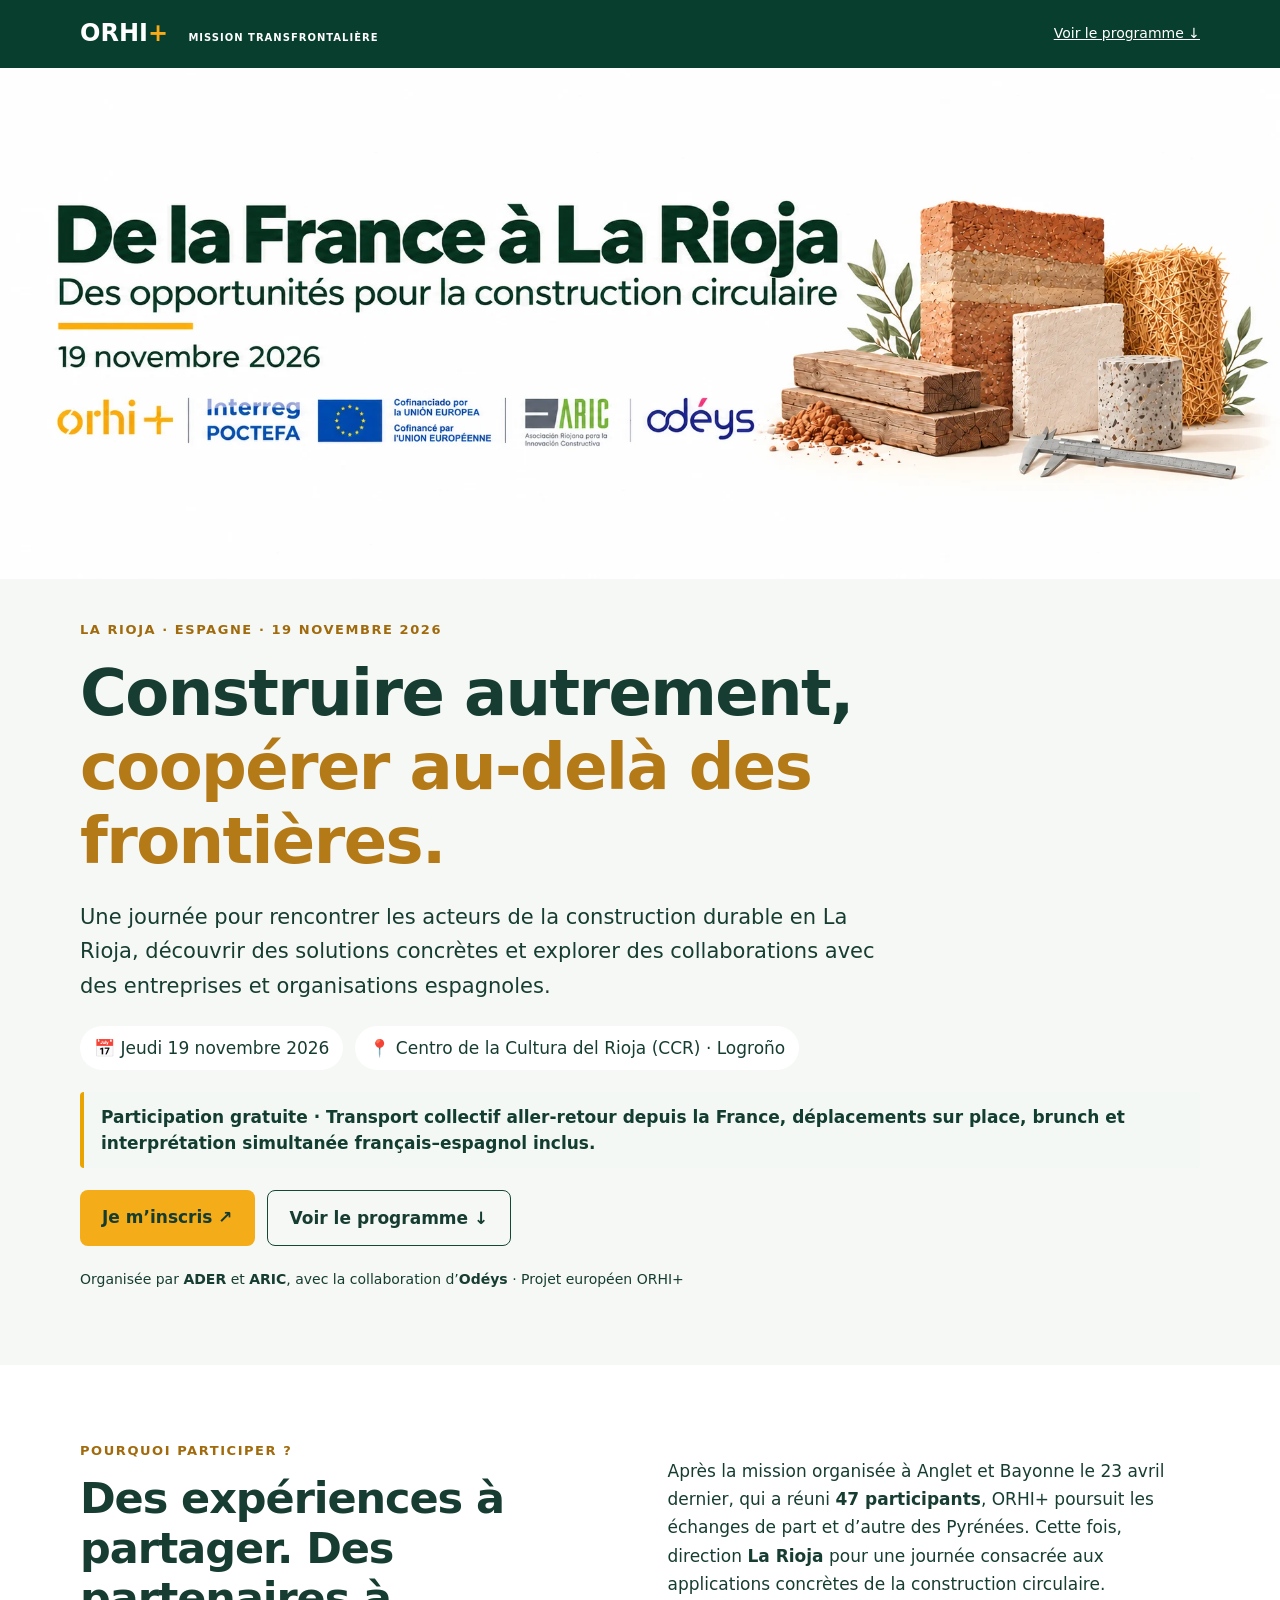
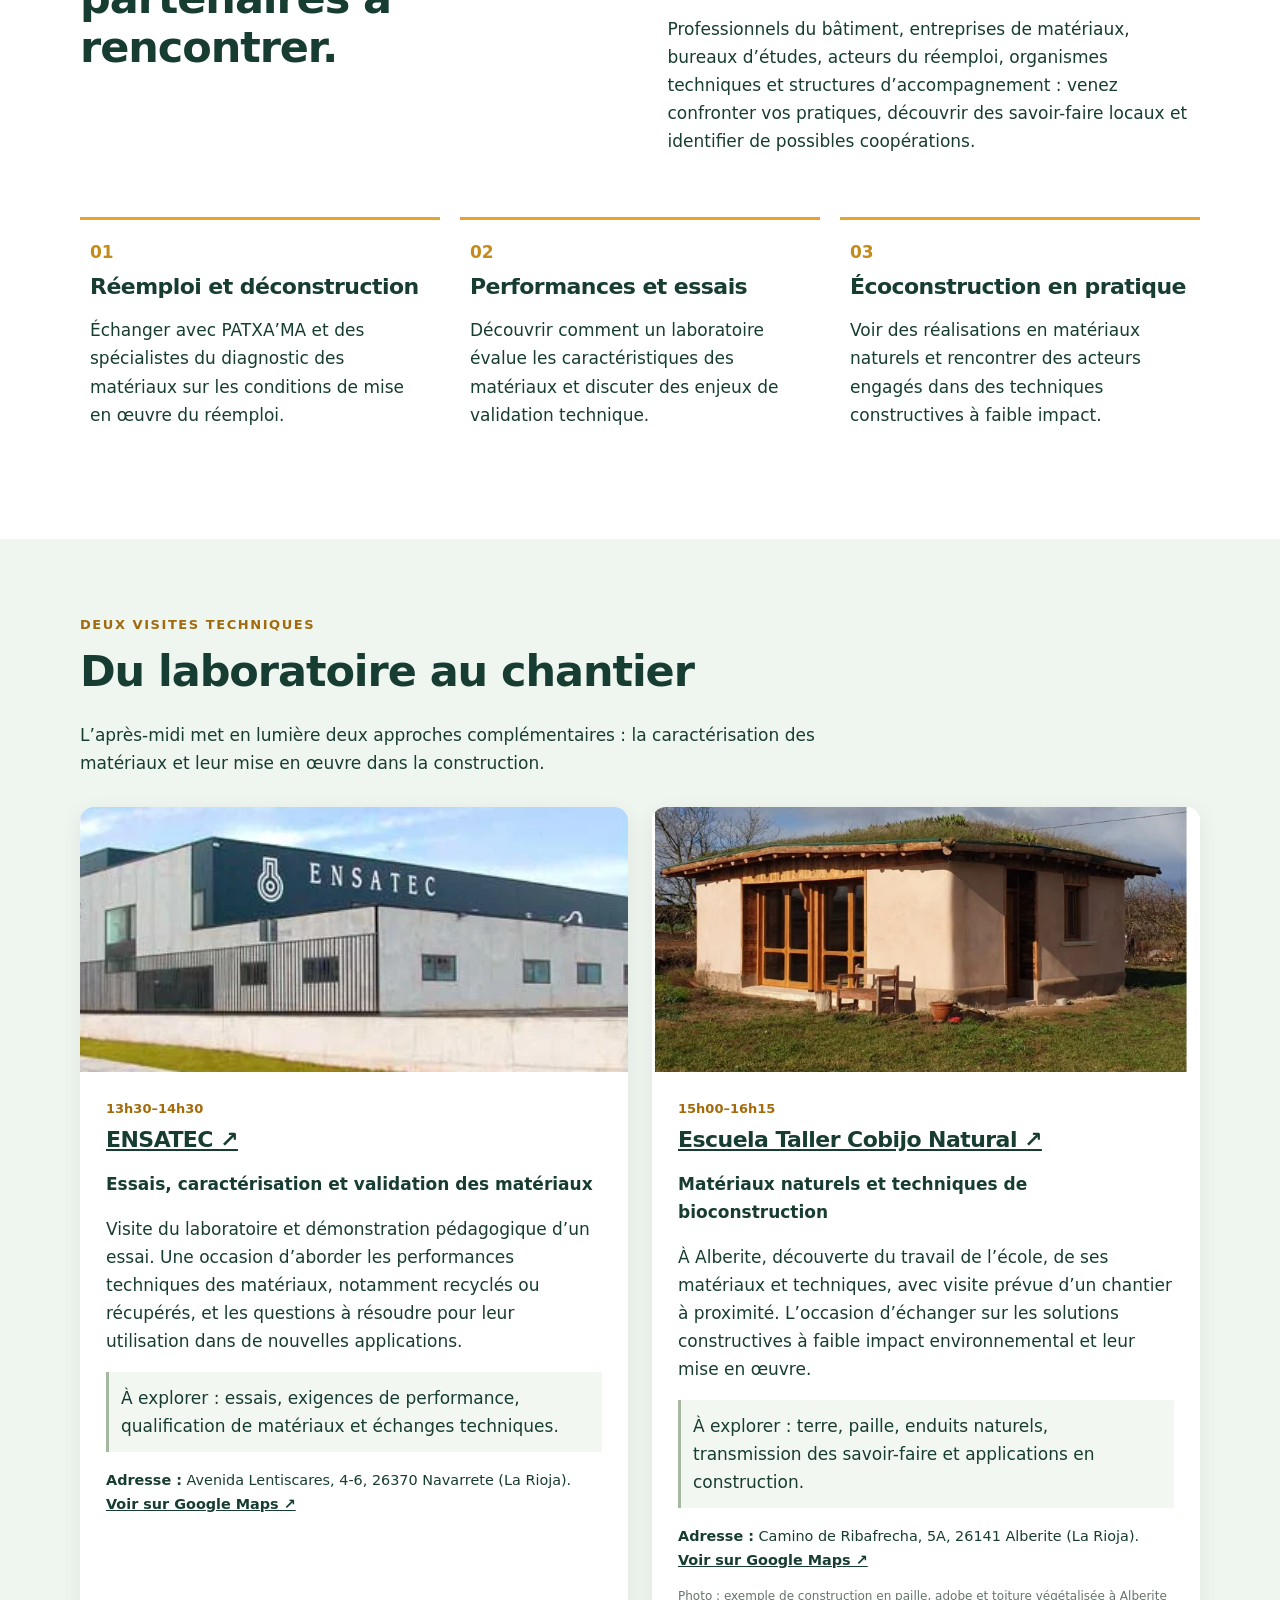
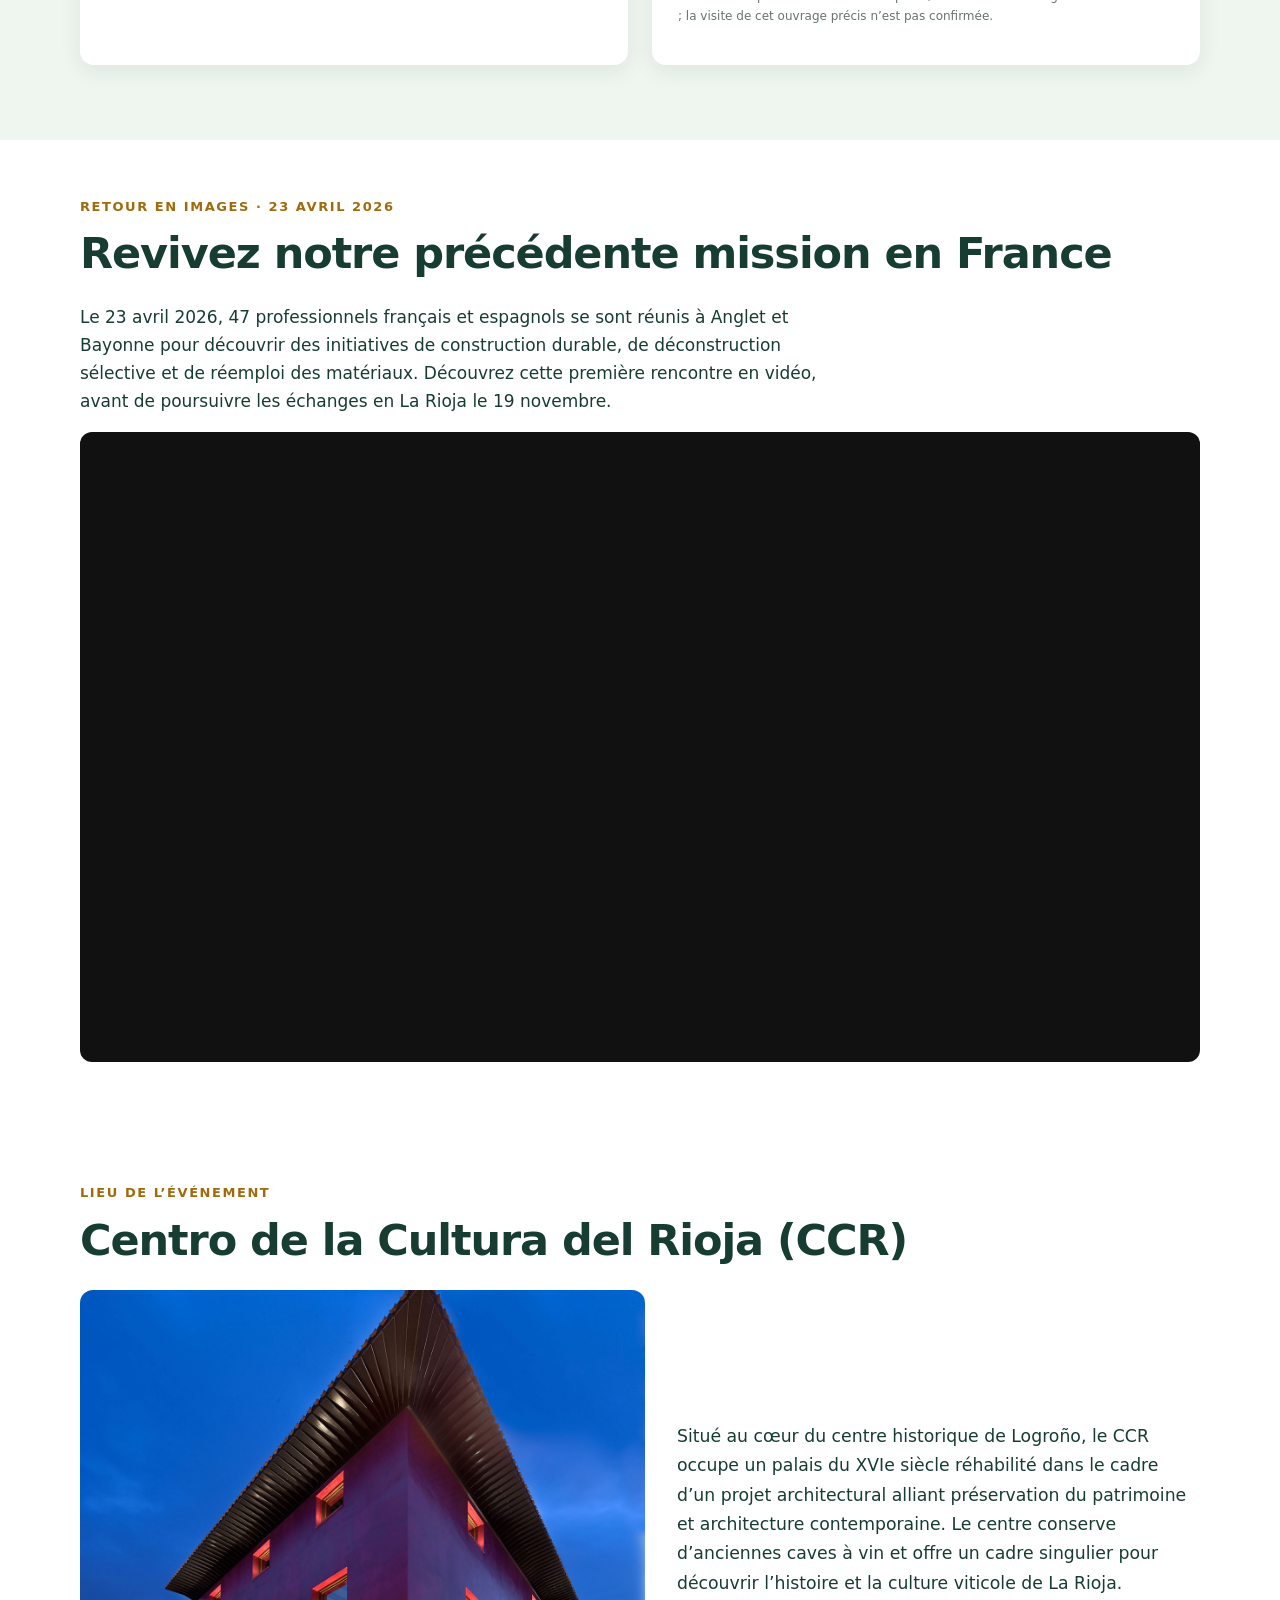
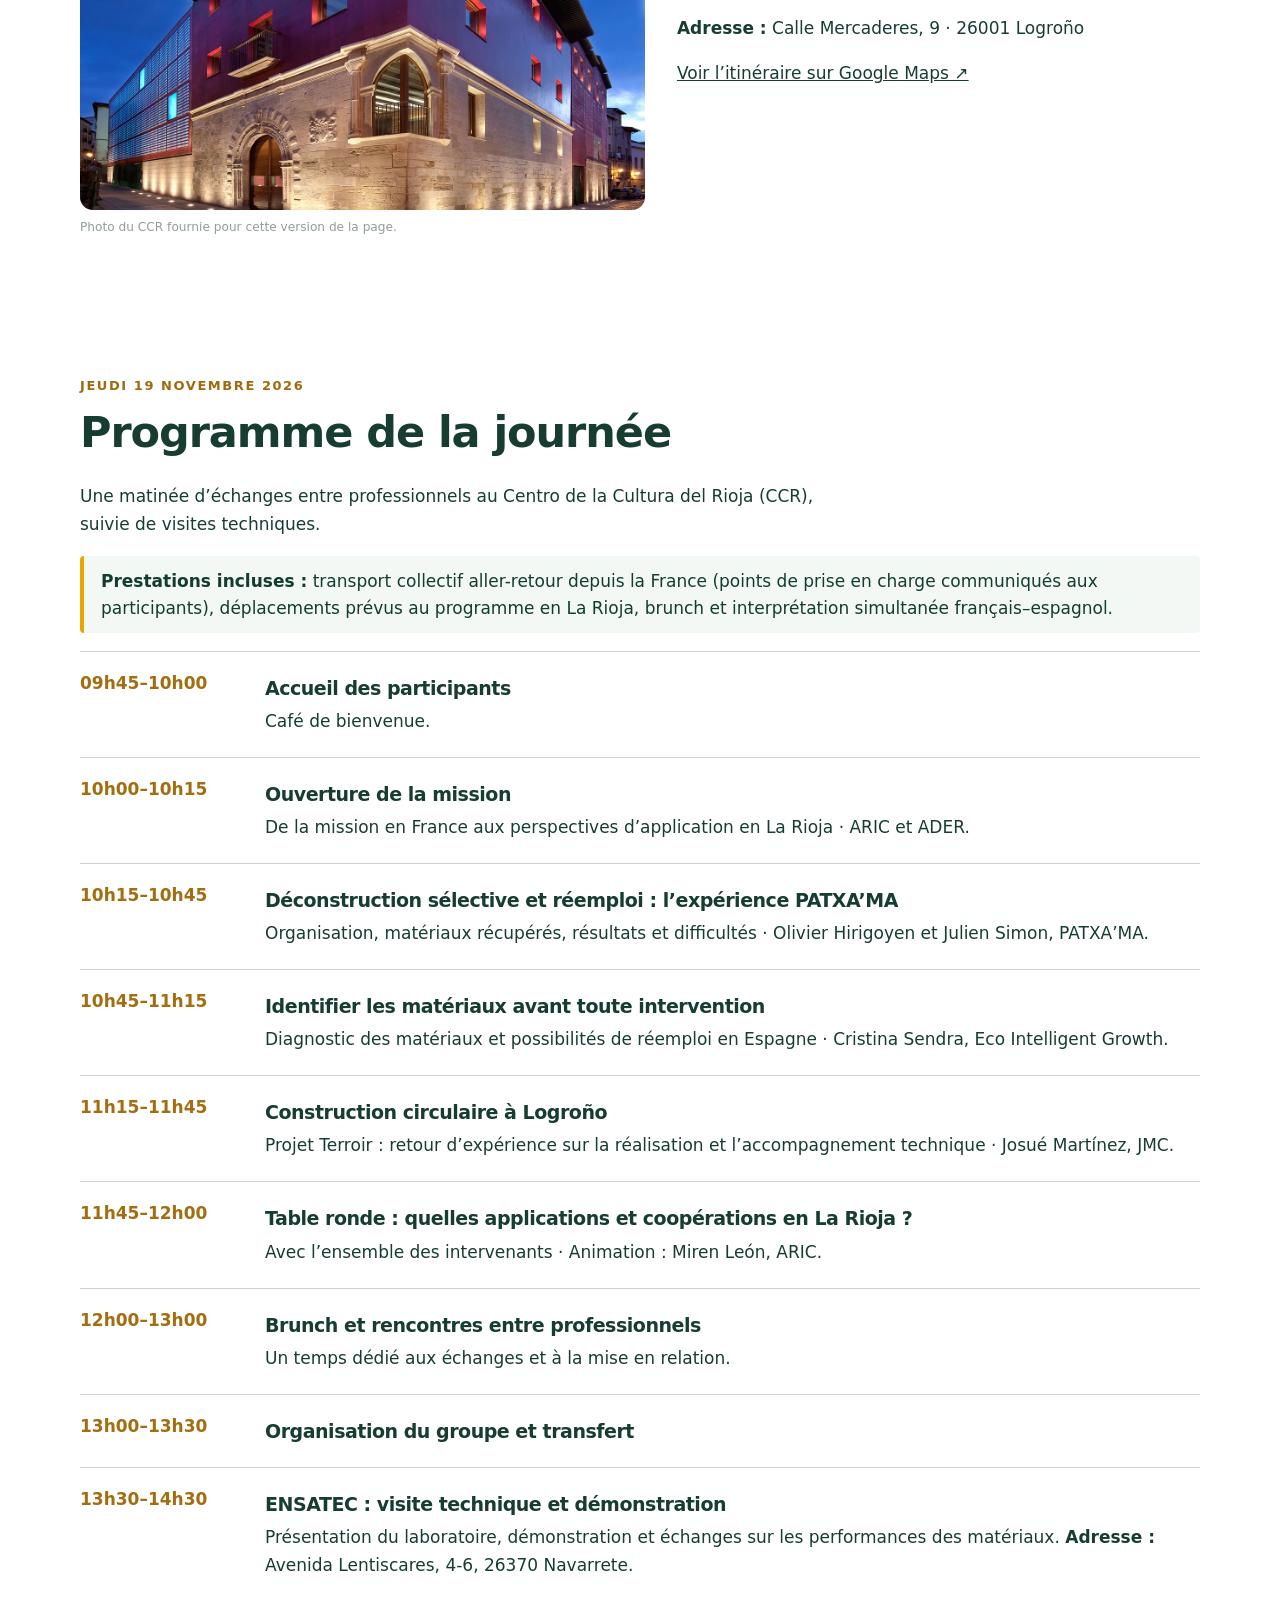
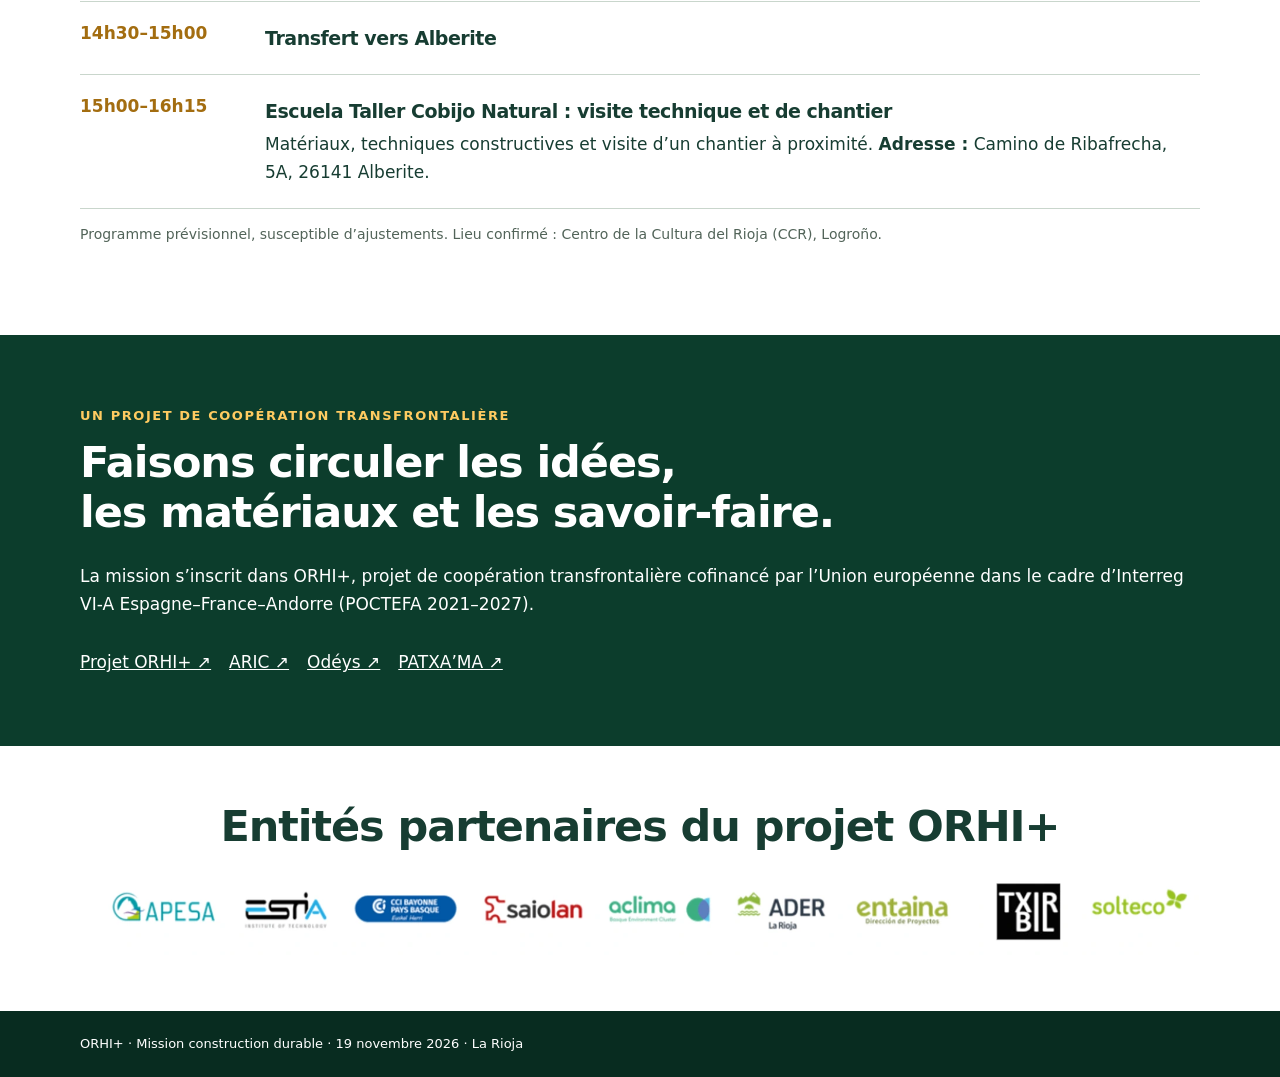
==== commit 2f789115: "Update index.html" ====
--- a/index.html
+++ b/index.html
@@ -5,9 +5,13 @@
 .lieu-ccr h2{margin-bottom:24px}
 .ccr-layout{display:grid;grid-template-columns:minmax(0,1.08fr) minmax(0,1fr);gap:32px;align-items:center}
 .ccr-photo,.ccr-description{min-width:0}
-.ccr-photo img{width:100%;height:auto;max-height:390px;object-fit:cover;display:block;border-radius:13px}
+.ccr-photo img{width:100%;height:auto;max-height:520px;object-fit:cover;display:block;border-radius:13px}
 .ccr-photo .credit{font-size:.76rem;line-height:1.5;margin:.5rem 0 0;opacity:.7}
 .ccr-description p{line-height:1.7;margin:0 0 16px}
 .ccr-description p:first-child{font-size:1.08rem}
-@media(max-width:760px){.lieu-ccr{padding-top:40px;padding-bottom:40px}.ccr-layout{grid-template-columns:1fr;gap:20px}.ccr-photo img{max-height:none;aspect-ratio:4/3;object-fit:cover}}
-</style></head><body><header class="top"><div class="wrap topin"><a class="brand" href="#accueil">ORHI<span>+</span> <small>MISSION TRANSFRONTALIÈRE</small></a><a class="navlink" href="#programme">Voir le programme ↓</a></div></header><main><section class="hero" id="accueil"><img alt="De la France à La Rioja — Des opportunités pour la construction circulaire, 19 novembre 2026" class="banner" fetchpriority="high" src="images/banniere.webp"/><div class="wrap"><div class="eyebrow">LA RIOJA · ESPAGNE · 19 NOVEMBRE 2026</div><h1>Construire autrement,<br/><em>coopérer au-delà des frontières.</em></h1><p class="lead">Une journée pour rencontrer les acteurs de la construction durable en La Rioja, découvrir des solutions concrètes et explorer des collaborations avec des entreprises et organisations espagnoles.</p><div class="pills"><span>📅 Jeudi 19 novembre 2026</span><span>📍 Centro de la Cultura del Rioja (CCR) · Logroño</span></div><p class="included"><strong>Participation gratuite · Transport collectif aller-retour depuis la France, déplacements sur place, brunch et interprétation simultanée français–espagnol inclus.</strong></p><div class="actions"><a class="primary" href="https://forms.gle/rfnTopFWvw3Bm3BC7" rel="noopener" target="_blank">Je m’inscris ↗</a><a class="secondary" href="#programme">Voir le programme ↓</a></div><p class="organise">Organisée par <b>ADER</b> et <b>ARIC</b>, avec la collaboration d’<b>Odéys</b> · Projet européen ORHI+</p></div></section><section class="wrap intro"><div><div class="kicker">POURQUOI PARTICIPER ?</div><h2>Des expériences à partager. Des partenaires à rencontrer.</h2></div><div><p>Après la mission organisée à Anglet et Bayonne le 23 avril dernier, qui a réuni <strong>47 participants</strong>, ORHI+ poursuit les échanges de part et d’autre des Pyrénées. Cette fois, direction <strong>La Rioja</strong> pour une journée consacrée aux applications concrètes de la construction circulaire.</p><p>Professionnels du bâtiment, entreprises de matériaux, bureaux d’études, acteurs du réemploi, organismes techniques et structures d’accompagnement : venez confronter vos pratiques, découvrir des savoir-faire locaux et identifier de possibles coopérations.</p></div></section><section class="wrap benefits"><div><span class="num">01</span><h3>Réemploi et déconstruction</h3><p>Échanger avec PATXA’MA et des spécialistes du diagnostic des matériaux sur les conditions de mise en œuvre du réemploi.</p></div><div><span class="num">02</span><h3>Performances et essais</h3><p>Découvrir comment un laboratoire évalue les caractéristiques des matériaux et discuter des enjeux de validation technique.</p></div><div><span class="num">03</span><h3>Écoconstruction en pratique</h3><p>Voir des réalisations en matériaux naturels et rencontrer des acteurs engagés dans des techniques constructives à faible impact.</p></div></section><section class="visitsband" id="visites"><div class="wrap"><div class="kicker">DEUX VISITES TECHNIQUES</div><h2>Du laboratoire au chantier</h2><p class="sectionlead">L’après-midi met en lumière deux approches complémentaires : la caractérisation des matériaux et leur mise en œuvre dans la construction.</p><div class="visitgrid"><article class="visit"><img alt="Façade des installations ENSATEC" loading="lazy" src="images/ensatec.webp"/><div class="visitbody"><div class="timechip">13h30–14h30</div><h3><a href="https://www.ensatec.com/" rel="noopener noreferrer" target="_blank">ENSATEC ↗</a></h3><p class="subtitle">Essais, caractérisation et validation des matériaux</p><p>Visite du laboratoire et démonstration pédagogique d’un essai. Une occasion d’aborder les performances techniques des matériaux, notamment recyclés ou récupérés, et les questions à résoudre pour leur utilisation dans de nouvelles applications.</p><p class="interest">À explorer : essais, exigences de performance, qualification de matériaux et échanges techniques.</p><p class="visitaddress"><strong>Adresse :</strong> Avenida Lentiscares, 4-6, 26370 Navarrete (La Rioja). <a href="https://www.google.com/maps/search/?api=1&amp;query=Avenida+Lentiscares+4-6+Navarrete+La+Rioja" rel="noopener" target="_blank">Voir sur Google Maps ↗</a></p></div></article><article class="visit"><img alt="Construction à Alberite avec murs en paille, adobe et toiture végétalisée" loading="lazy" src="images/cobijo-natural.webp"/><div class="visitbody"><div class="timechip">15h00–16h15</div><h3><a href="https://escuelacobijonatural.com/" rel="noopener noreferrer" target="_blank">Escuela Taller Cobijo Natural ↗</a></h3><p class="subtitle">Matériaux naturels et techniques de bioconstruction</p><p>À Alberite, découverte du travail de l’école, de ses matériaux et techniques, avec visite prévue d’un chantier à proximité. L’occasion d’échanger sur les solutions constructives à faible impact environnemental et leur mise en œuvre.</p><p class="interest">À explorer : terre, paille, enduits naturels, transmission des savoir-faire et applications en construction.</p><p class="visitaddress"><strong>Adresse :</strong> Camino de Ribafrecha, 5A, 26141 Alberite (La Rioja). <a href="https://www.google.com/maps/search/?api=1&amp;query=Camino+de+Ribafrecha+5A+Alberite+La+Rioja" rel="noopener" target="_blank">Voir sur Google Maps ↗</a></p><p class="credit">Photo : exemple de construction en paille, adobe et toiture végétalisée à Alberite ; la visite de cet ouvrage précis n’est pas confirmée.</p></div></article></div></div></section><section class="wrap" id="mission-precedente" style="padding-top:56px;padding-bottom:56px"><div class="kicker">RETOUR EN IMAGES · 23 AVRIL 2026</div><h2>Revivez notre précédente mission en France</h2><p class="sectionlead">Le 23 avril 2026, 47 professionnels français et espagnols se sont réunis à Anglet et Bayonne pour découvrir des initiatives de construction durable, de déconstruction sélective et de réemploi des matériaux. Découvrez cette première rencontre en vidéo, avant de poursuivre les échanges en La Rioja le 19 novembre.</p><div style="position:relative;width:100%;aspect-ratio:16/9;overflow:hidden;border-radius:12px;background:#111"><iframe allow="accelerometer; autoplay; clipboard-write; encrypted-media; gyroscope; picture-in-picture; web-share" allowfullscreen="" loading="lazy" referrerpolicy="strict-origin-when-cross-origin" src="https://www.youtube-nocookie.com/embed/z3q2IrVSTuQ" style="position:absolute;inset:0;width:100%;height:100%;border:0" title="ORHI+ · Retour sur la mission transfrontalière en France du 23 avril 2026"></iframe></div></section><section class="wrap lieu-ccr" id="lieu"><div class="kicker">LIEU DE L’ÉVÉNEMENT</div><h2>Centro de la Cultura del Rioja (CCR)</h2><div class="ccr-layout"><div class="ccr-photo"><img alt="Centro de la Cultura del Rioja (CCR), Logroño" decoding="async" loading="lazy" src="https://commons.wikimedia.org/wiki/Special:FilePath/CentroCulturaDelRioja-IMG_20240529_171436.jpg?width=1100"/><p class="credit">Photo : Wikimedia Commons — <a href="https://commons.wikimedia.org/wiki/File:CentroCulturaDelRioja-IMG_20240529_171436.jpg" rel="noopener" target="_blank">source et licence</a>.</p></div><div class="ccr-description"><p>Situé au cœur du centre historique de Logroño, le CCR occupe un palais du XVIe siècle réhabilité dans le cadre d’un projet architectural alliant préservation du patrimoine et architecture contemporaine. Le centre conserve d’anciennes caves à vin et offre un cadre singulier pour découvrir l’histoire et la culture viticole de La Rioja.</p><p><strong>Adresse :</strong> Calle Mercaderes, 9 · 26001 Logroño</p><p><a href="https://www.google.com/maps/search/?api=1&amp;query=Centro+de+la+Cultura+del+Rioja+Mercaderes+9+Logrono" rel="noopener" target="_blank">Voir l’itinéraire sur Google Maps ↗</a></p></div></div></section><section class="wrap programme" id="programme"><div class="kicker">JEUDI 19 NOVEMBRE 2026</div><h2>Programme de la journée</h2><p class="sectionlead">Une matinée d’échanges entre professionnels au Centro de la Cultura del Rioja (CCR), suivie de visites techniques.</p><p class="included"><strong>Prestations incluses :</strong> transport collectif aller-retour depuis la France (points de prise en charge communiqués aux participants), déplacements prévus au programme en La Rioja, brunch et interprétation simultanée français–espagnol.</p><div class="schedule"><div><time>09h45–10h00</time><section><h3>Accueil des participants</h3><p>Café de bienvenue.</p></section></div><div><time>10h00–10h15</time><section><h3>Ouverture de la mission</h3><p>De la mission en France aux perspectives d’application en La Rioja · ARIC et ADER.</p></section></div><div><time>10h15–10h45</time><section><h3>Déconstruction sélective et réemploi : l’expérience PATXA’MA</h3><p>Organisation, matériaux récupérés, résultats et difficultés · Olivier Hirigoyen et Julien Simon, PATXA’MA.</p></section></div><div><time>10h45–11h15</time><section><h3>Identifier les matériaux avant toute intervention</h3><p>Diagnostic des matériaux et possibilités de réemploi en Espagne · Cristina Sendra, Eco Intelligent Growth.</p></section></div><div><time>11h15–11h45</time><section><h3>Construction circulaire à Logroño</h3><p>Projet Terroir : retour d’expérience sur la réalisation et l’accompagnement technique · Josué Martínez, JMC.</p></section></div><div><time>11h45–12h00</time><section><h3>Table ronde : quelles applications et coopérations en La Rioja ?</h3><p>Avec l’ensemble des intervenants · Animation : Miren León, ARIC.</p></section></div><div><time>12h00–13h00</time><section><h3>Brunch et rencontres entre professionnels</h3><p>Un temps dédié aux échanges et à la mise en relation.</p></section></div><div><time>13h00–13h30</time><section><h3>Organisation du groupe et transfert</h3></section></div><div><time>13h30–14h30</time><section><h3>ENSATEC : visite technique et démonstration</h3><p>Présentation du laboratoire, démonstration et échanges sur les performances des matériaux. <strong>Adresse :</strong> Avenida Lentiscares, 4-6, 26370 Navarrete.</p></section></div><div><time>14h30–15h00</time><section><h3>Transfert vers Alberite</h3></section></div><div><time>15h00–16h15</time><section><h3>Escuela Taller Cobijo Natural : visite technique et de chantier</h3><p>Matériaux, techniques constructives et visite d’un chantier à proximité. <strong>Adresse :</strong> Camino de Ribafrecha, 5A, 26141 Alberite.</p></section></div></div><p class="note">Programme prévisionnel, susceptible d’ajustements. Lieu de la matinée à confirmer.</p></section><section class="closing"><div class="wrap"><div class="kicker">UN PROJET DE COOPÉRATION TRANSFRONTALIÈRE</div><h2>Faisons circuler les idées,<br/>les matériaux et les savoir-faire.</h2><p>La mission s’inscrit dans ORHI+, projet de coopération transfrontalière cofinancé par l’Union européenne dans le cadre d’Interreg VI-A Espagne–France–Andorre (POCTEFA 2021–2027).</p><div class="links"><a href="https://orhi-poctefa.eu/" rel="noopener" target="_blank">Projet ORHI+ ↗</a><a href="https://clusteraric.com/" rel="noopener" target="_blank">ARIC ↗</a><a href="https://www.odeys.fr/" rel="noopener" target="_blank">Odéys ↗</a><a href="https://www.patxama.com/" rel="noopener" target="_blank">PATXA’MA ↗</a></div></div></section></main><footer><div class="wrap">ORHI+ · Mission construction durable · 19 novembre 2026 · La Rioja</div></footer></body></html>
+.partners{padding:56px 0;background:#fff}
+.partners .wrap{text-align:center}
+.partners h2{margin:0 0 20px}
+.partners img{display:block;max-width:100%;height:auto;margin:0 auto}
+@media(max-width:760px){.lieu-ccr{padding-top:40px;padding-bottom:40px}.ccr-layout{grid-template-columns:1fr;gap:20px}.ccr-photo img{max-height:none;aspect-ratio:4/3;object-fit:cover}.partners{padding:40px 0}}
+</style></head><body><header class="top"><div class="wrap topin"><a class="brand" href="#accueil">ORHI<span>+</span> <small>MISSION TRANSFRONTALIÈRE</small></a><a class="navlink" href="#programme">Voir le programme ↓</a></div></header><main><section class="hero" id="accueil"><img alt="De la France à La Rioja — Des opportunités pour la construction circulaire, 19 novembre 2026" class="banner" fetchpriority="high" src="images/banniere.webp"/><div class="wrap"><div class="eyebrow">LA RIOJA · ESPAGNE · 19 NOVEMBRE 2026</div><h1>Construire autrement,<br/><em>coopérer au-delà des frontières.</em></h1><p class="lead">Une journée pour rencontrer les acteurs de la construction durable en La Rioja, découvrir des solutions concrètes et explorer des collaborations avec des entreprises et organisations espagnoles.</p><div class="pills"><span>📅 Jeudi 19 novembre 2026</span><span>📍 Centro de la Cultura del Rioja (CCR) · Logroño</span></div><p class="included"><strong>Participation gratuite · Transport collectif aller-retour depuis la France, déplacements sur place, brunch et interprétation simultanée français–espagnol inclus.</strong></p><div class="actions"><a class="primary" href="https://forms.gle/rfnTopFWvw3Bm3BC7" rel="noopener" target="_blank">Je m’inscris ↗</a><a class="secondary" href="#programme">Voir le programme ↓</a></div><p class="organise">Organisée par <b>ADER</b> et <b>ARIC</b>, avec la collaboration d’<b>Odéys</b> · Projet européen ORHI+</p></div></section><section class="wrap intro"><div><div class="kicker">POURQUOI PARTICIPER ?</div><h2>Des expériences à partager. Des partenaires à rencontrer.</h2></div><div><p>Après la mission organisée à Anglet et Bayonne le 23 avril dernier, qui a réuni <strong>47 participants</strong>, ORHI+ poursuit les échanges de part et d’autre des Pyrénées. Cette fois, direction <strong>La Rioja</strong> pour une journée consacrée aux applications concrètes de la construction circulaire.</p><p>Professionnels du bâtiment, entreprises de matériaux, bureaux d’études, acteurs du réemploi, organismes techniques et structures d’accompagnement : venez confronter vos pratiques, découvrir des savoir-faire locaux et identifier de possibles coopérations.</p></div></section><section class="wrap benefits"><div><span class="num">01</span><h3>Réemploi et déconstruction</h3><p>Échanger avec PATXA’MA et des spécialistes du diagnostic des matériaux sur les conditions de mise en œuvre du réemploi.</p></div><div><span class="num">02</span><h3>Performances et essais</h3><p>Découvrir comment un laboratoire évalue les caractéristiques des matériaux et discuter des enjeux de validation technique.</p></div><div><span class="num">03</span><h3>Écoconstruction en pratique</h3><p>Voir des réalisations en matériaux naturels et rencontrer des acteurs engagés dans des techniques constructives à faible impact.</p></div></section><section class="visitsband" id="visites"><div class="wrap"><div class="kicker">DEUX VISITES TECHNIQUES</div><h2>Du laboratoire au chantier</h2><p class="sectionlead">L’après-midi met en lumière deux approches complémentaires : la caractérisation des matériaux et leur mise en œuvre dans la construction.</p><div class="visitgrid"><article class="visit"><img alt="Façade des installations ENSATEC" loading="lazy" src="images/ensatec.webp"/><div class="visitbody"><div class="timechip">13h30–14h30</div><h3><a href="https://www.ensatec.com/" rel="noopener noreferrer" target="_blank">ENSATEC ↗</a></h3><p class="subtitle">Essais, caractérisation et validation des matériaux</p><p>Visite du laboratoire et démonstration pédagogique d’un essai. Une occasion d’aborder les performances techniques des matériaux, notamment recyclés ou récupérés, et les questions à résoudre pour leur utilisation dans de nouvelles applications.</p><p class="interest">À explorer : essais, exigences de performance, qualification de matériaux et échanges techniques.</p><p class="visitaddress"><strong>Adresse :</strong> Avenida Lentiscares, 4-6, 26370 Navarrete (La Rioja). <a href="https://www.google.com/maps/search/?api=1&amp;query=Avenida+Lentiscares+4-6+Navarrete+La+Rioja" rel="noopener" target="_blank">Voir sur Google Maps ↗</a></p></div></article><article class="visit"><img alt="Construction à Alberite avec murs en paille, adobe et toiture végétalisée" loading="lazy" src="images/cobijo-natural.webp"/><div class="visitbody"><div class="timechip">15h00–16h15</div><h3><a href="https://escuelacobijonatural.com/" rel="noopener noreferrer" target="_blank">Escuela Taller Cobijo Natural ↗</a></h3><p class="subtitle">Matériaux naturels et techniques de bioconstruction</p><p>À Alberite, découverte du travail de l’école, de ses matériaux et techniques, avec visite prévue d’un chantier à proximité. L’occasion d’échanger sur les solutions constructives à faible impact environnemental et leur mise en œuvre.</p><p class="interest">À explorer : terre, paille, enduits naturels, transmission des savoir-faire et applications en construction.</p><p class="visitaddress"><strong>Adresse :</strong> Camino de Ribafrecha, 5A, 26141 Alberite (La Rioja). <a href="https://www.google.com/maps/search/?api=1&amp;query=Camino+de+Ribafrecha+5A+Alberite+La+Rioja" rel="noopener" target="_blank">Voir sur Google Maps ↗</a></p><p class="credit">Photo : exemple de construction en paille, adobe et toiture végétalisée à Alberite ; la visite de cet ouvrage précis n’est pas confirmée.</p></div></article></div></div></section><section class="wrap" id="mission-precedente" style="padding-top:56px;padding-bottom:56px"><div class="kicker">RETOUR EN IMAGES · 23 AVRIL 2026</div><h2>Revivez notre précédente mission en France</h2><p class="sectionlead">Le 23 avril 2026, 47 professionnels français et espagnols se sont réunis à Anglet et Bayonne pour découvrir des initiatives de construction durable, de déconstruction sélective et de réemploi des matériaux. Découvrez cette première rencontre en vidéo, avant de poursuivre les échanges en La Rioja le 19 novembre.</p><div style="position:relative;width:100%;aspect-ratio:16/9;overflow:hidden;border-radius:12px;background:#111"><iframe allow="accelerometer; autoplay; clipboard-write; encrypted-media; gyroscope; picture-in-picture; web-share" allowfullscreen="" loading="lazy" referrerpolicy="strict-origin-when-cross-origin" src="https://www.youtube-nocookie.com/embed/z3q2IrVSTuQ" style="position:absolute;inset:0;width:100%;height:100%;border:0" title="ORHI+ · Retour sur la mission transfrontalière en France du 23 avril 2026"></iframe></div></section><section class="wrap lieu-ccr" id="lieu"><div class="kicker">LIEU DE L’ÉVÉNEMENT</div><h2>Centro de la Cultura del Rioja (CCR)</h2><div class="ccr-layout"><div class="ccr-photo"><img alt="Centro de la Cultura del Rioja (CCR), Logroño" decoding="async" loading="lazy" src="[data-uri]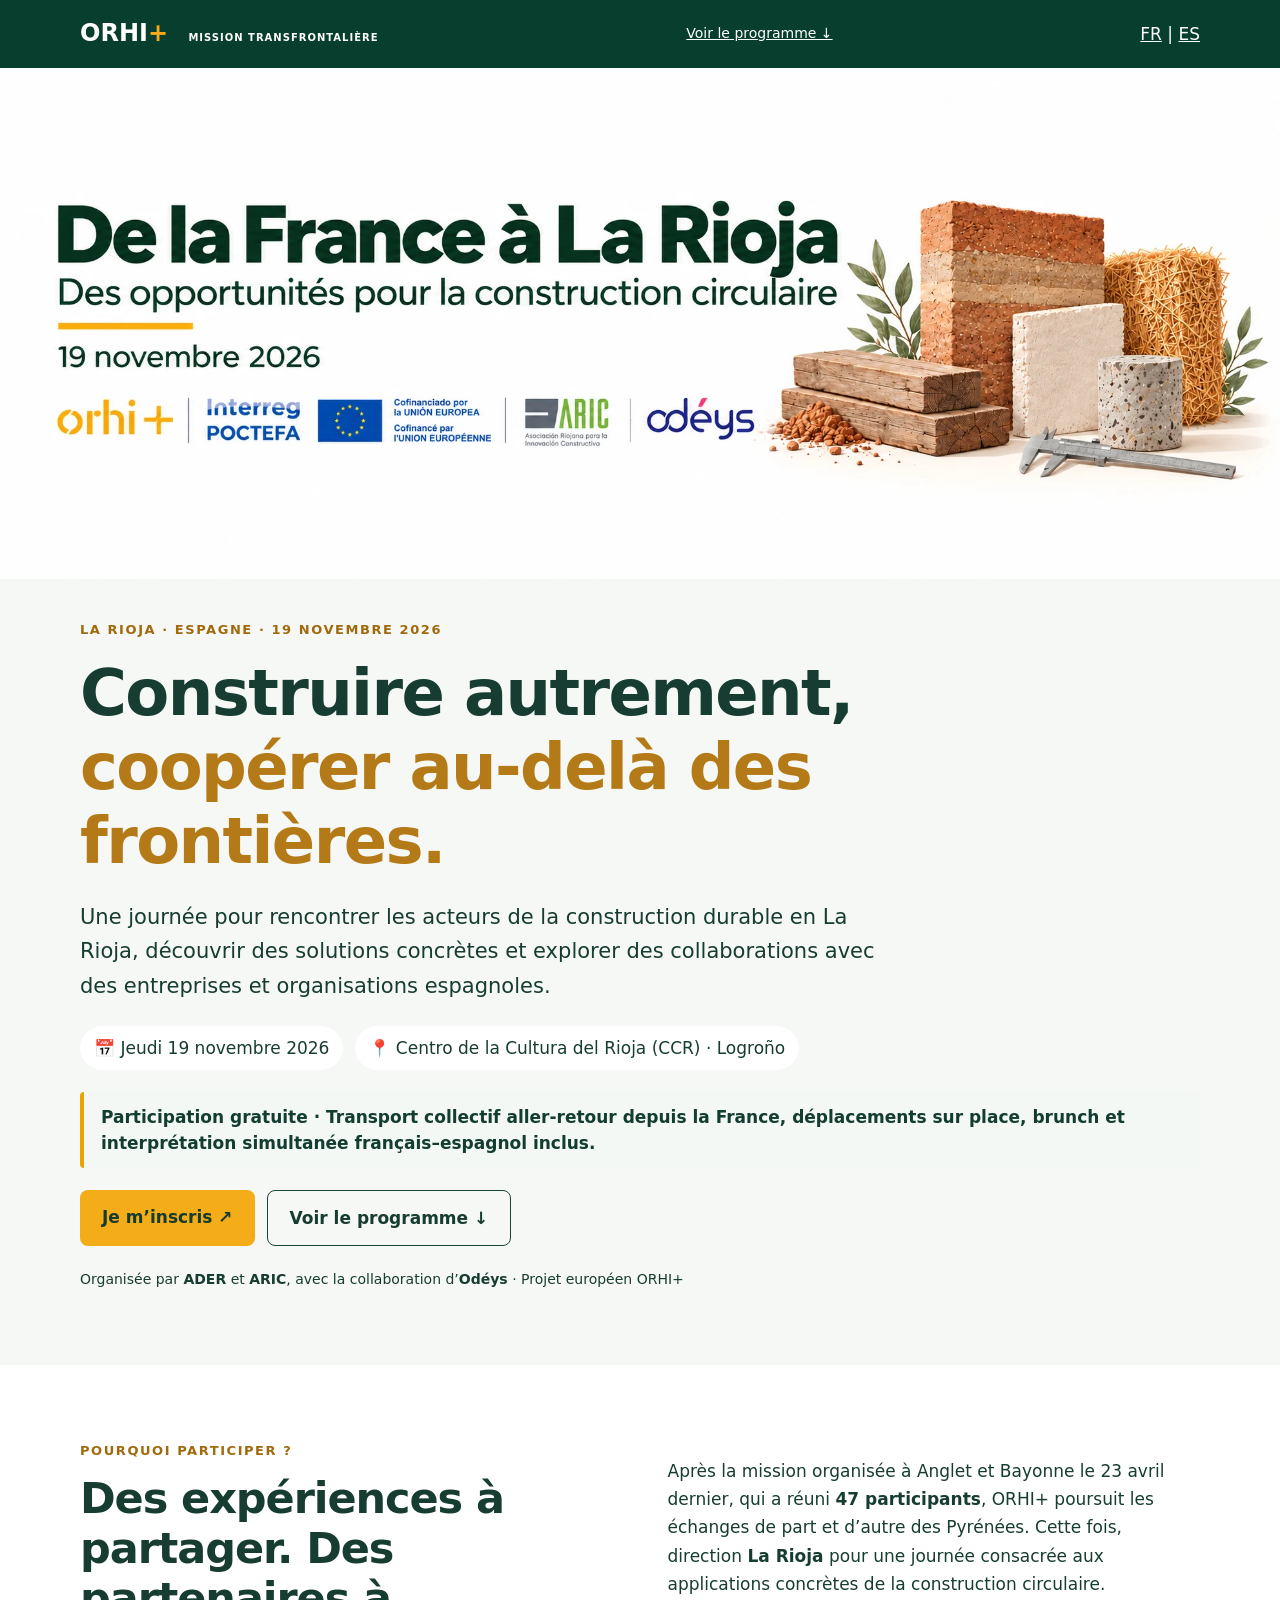
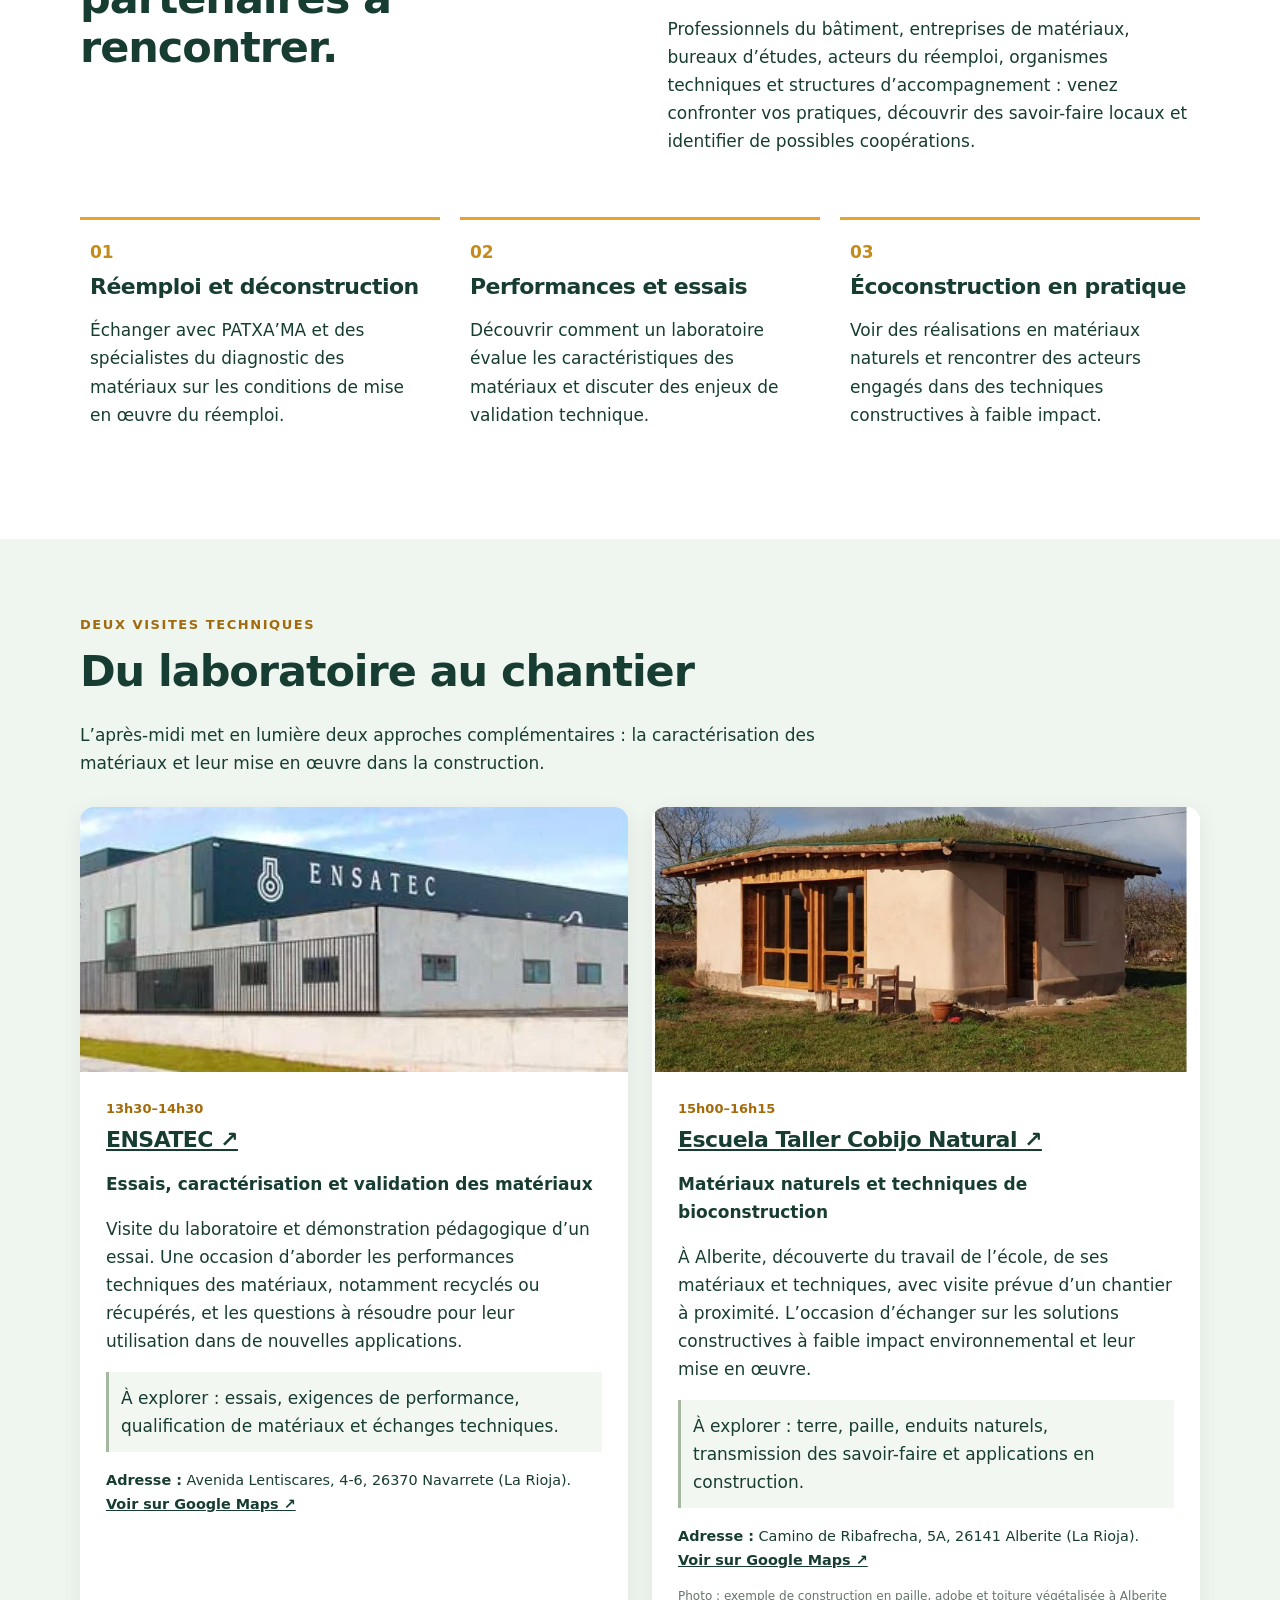
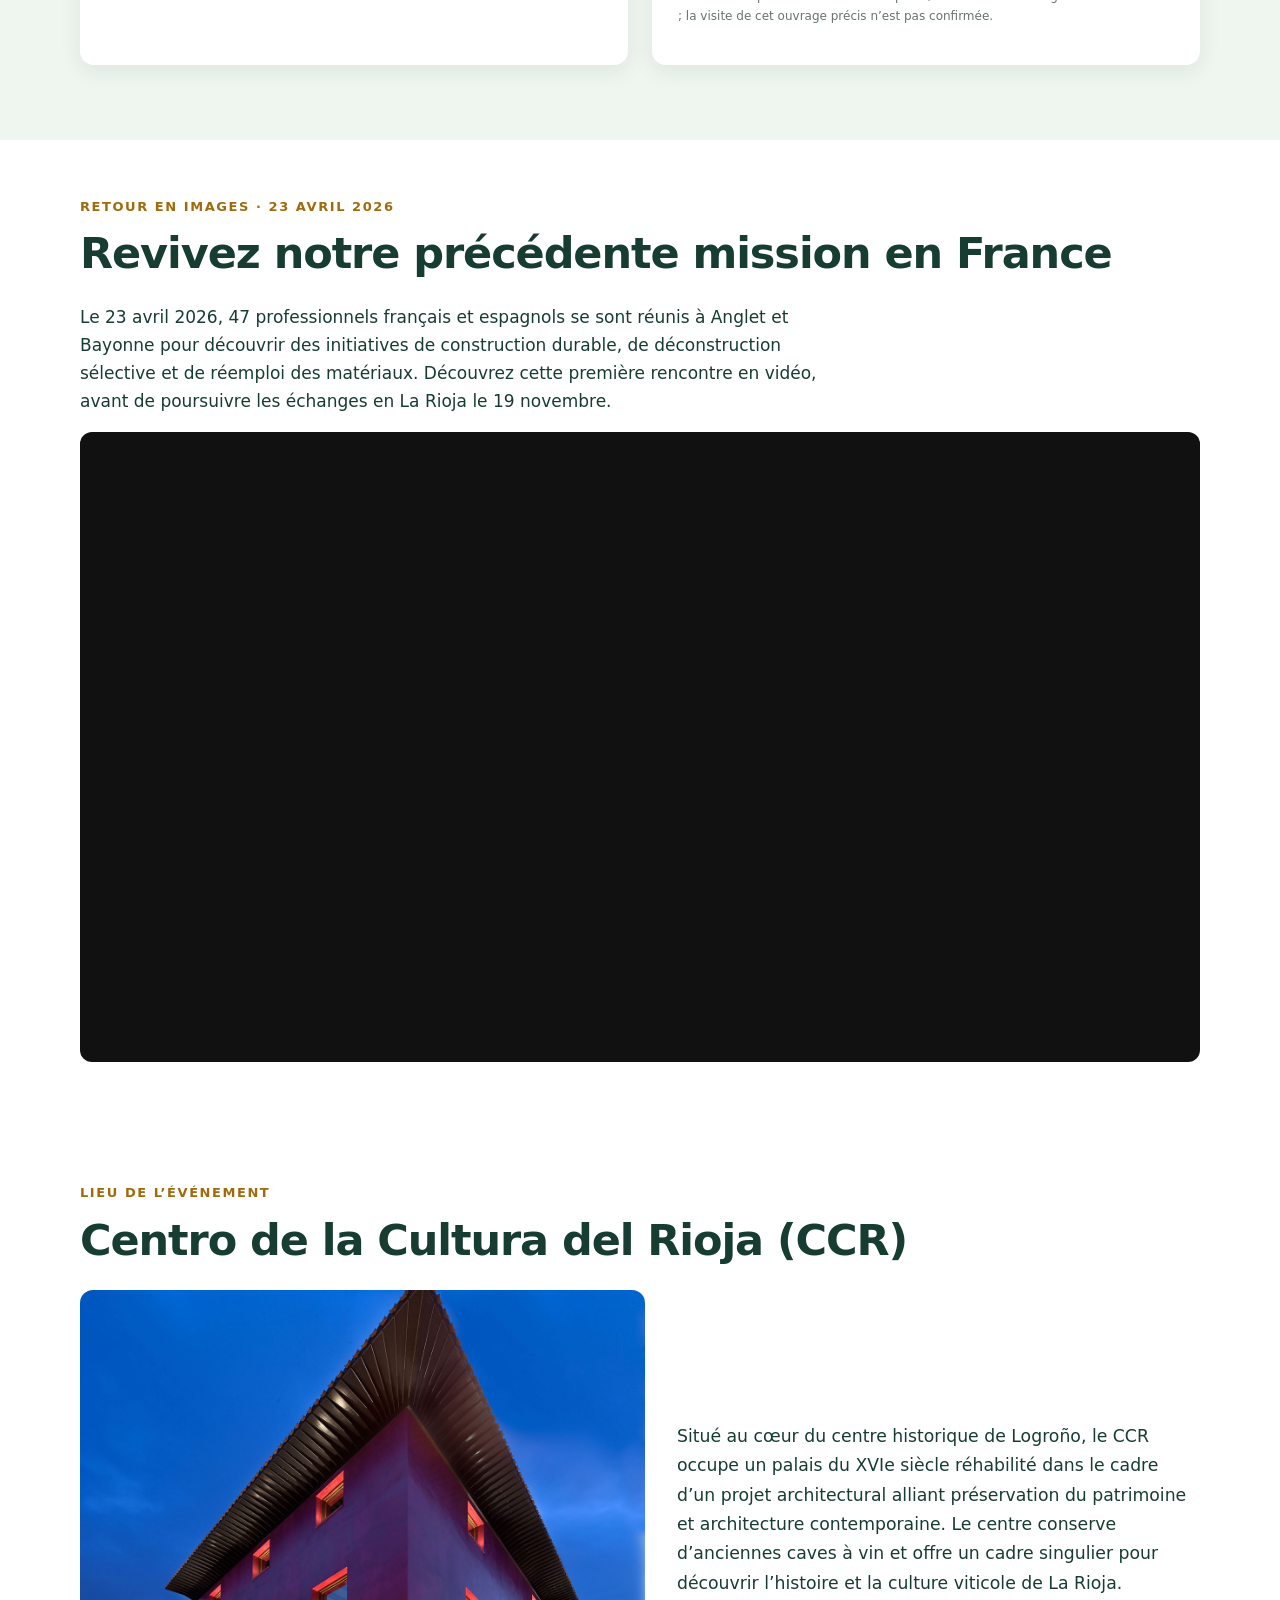
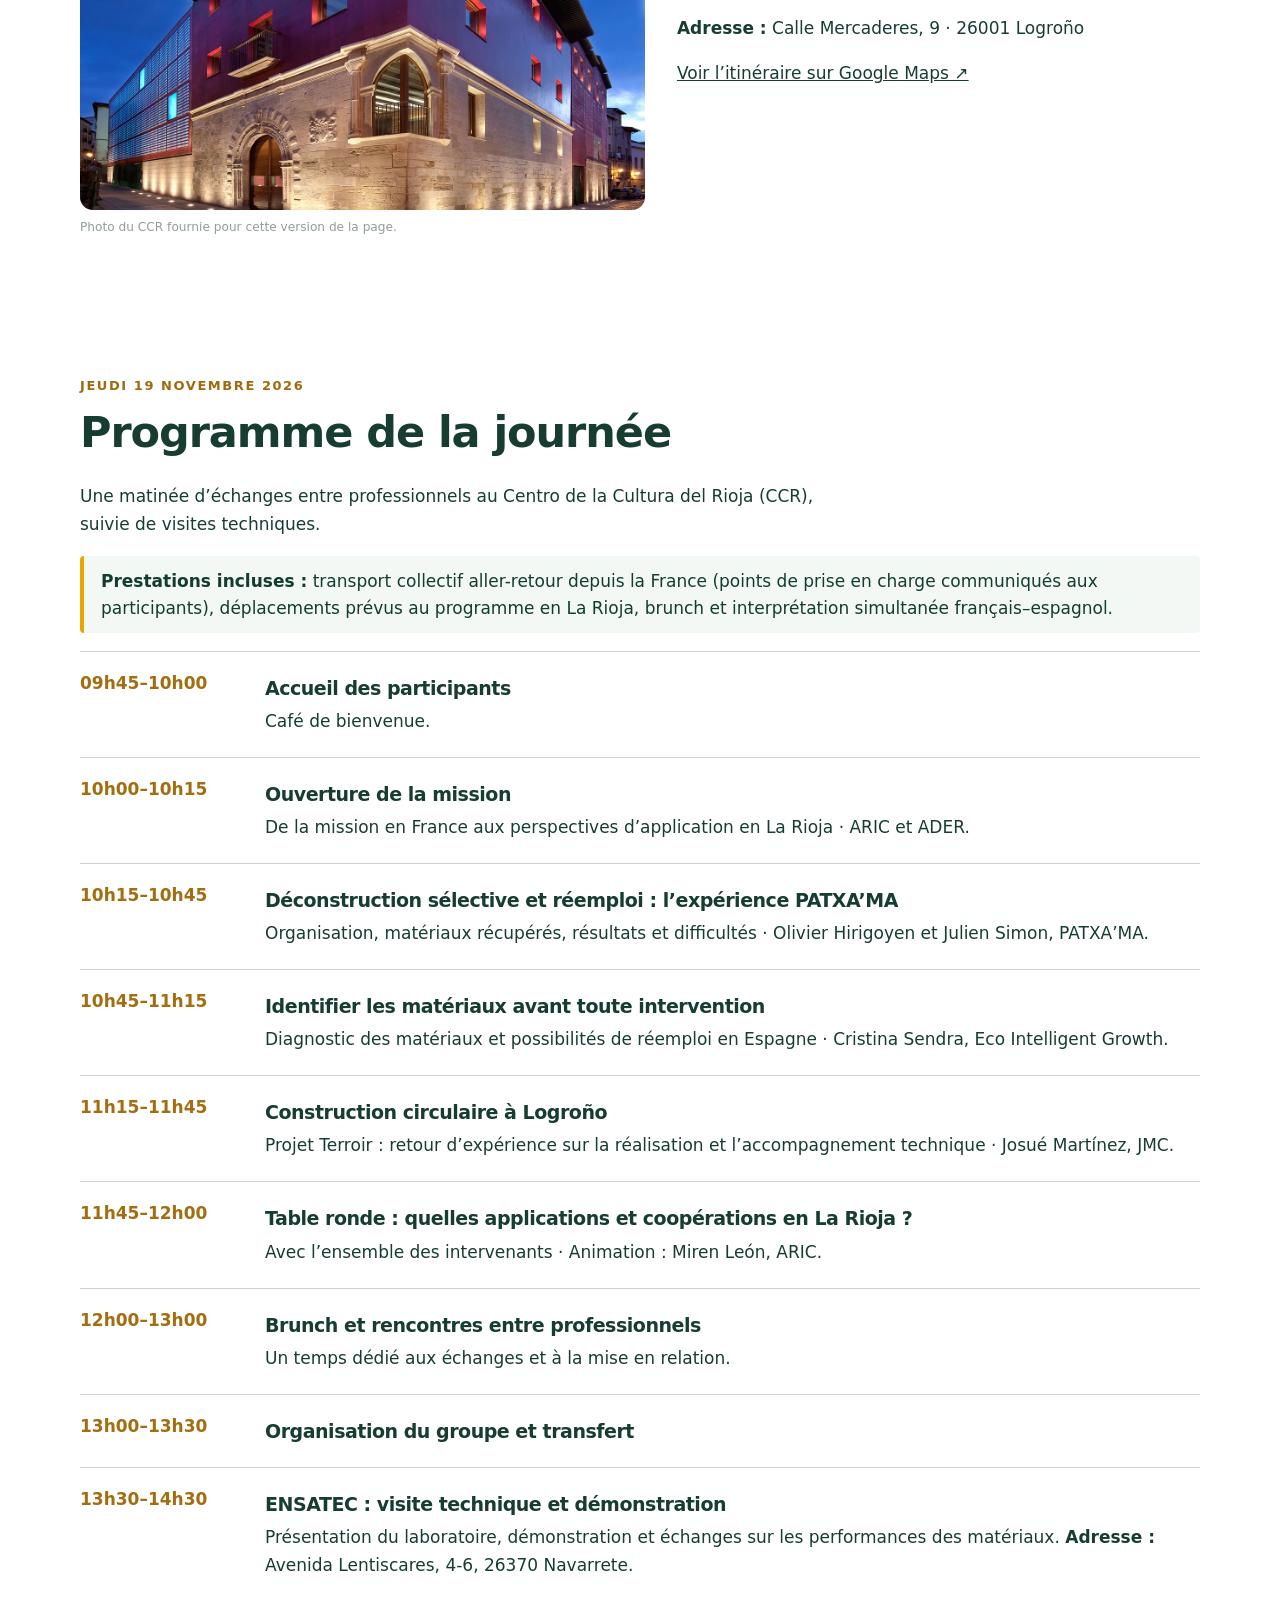
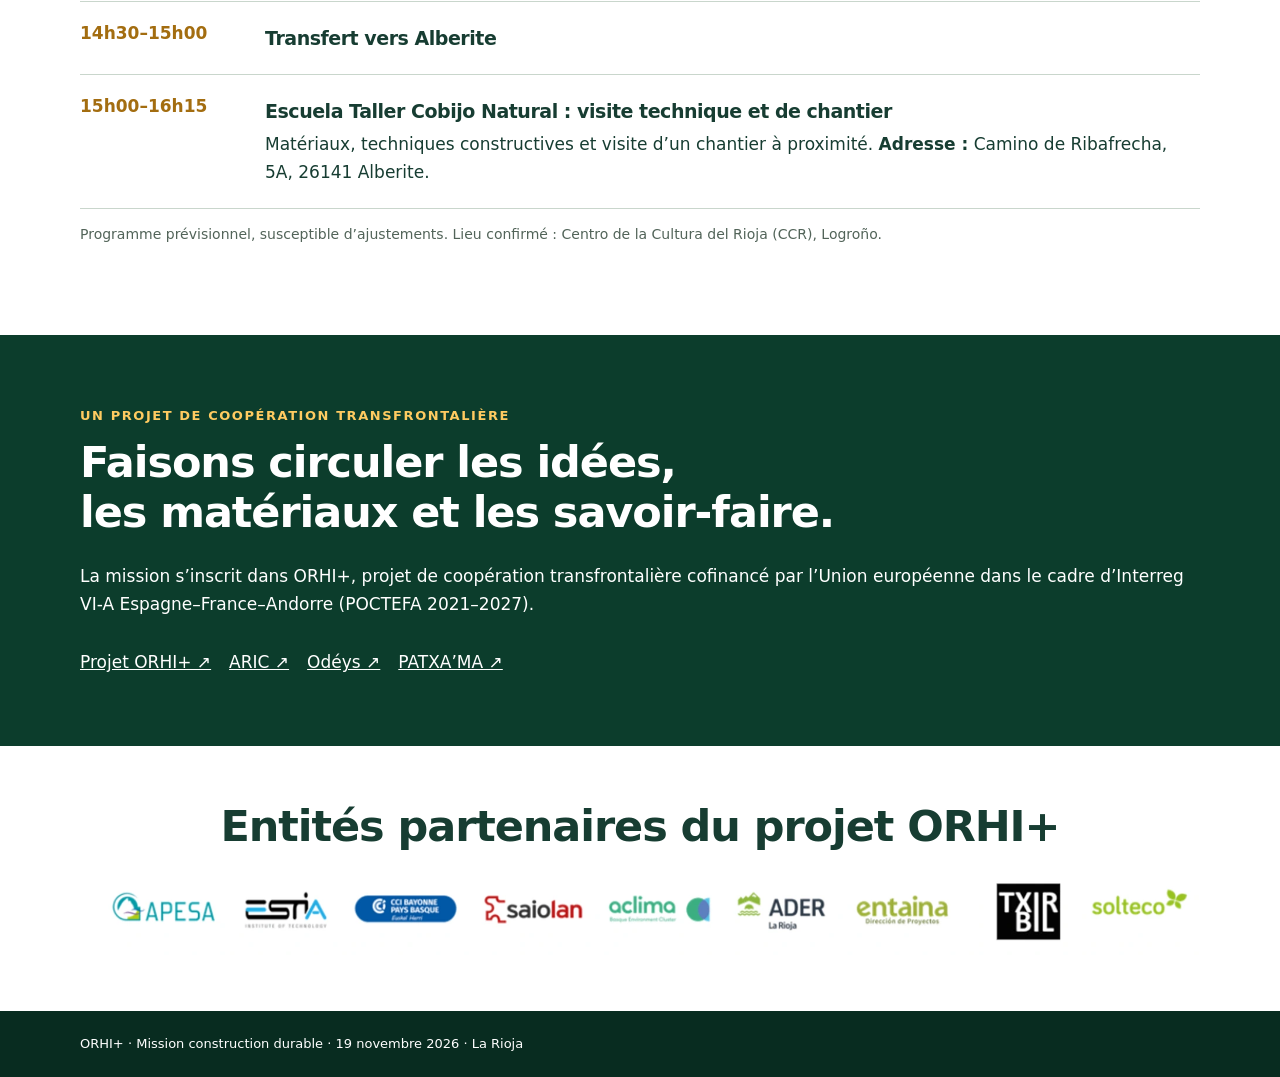
==== commit 6545d3df: "Update index.html" ====
--- a/index.html
+++ b/index.html
@@ -14,4 +14,5 @@
 .partners h2{margin:0 0 20px}
 .partners img{display:block;max-width:100%;height:auto;margin:0 auto}
 @media(max-width:760px){.lieu-ccr{padding-top:40px;padding-bottom:40px}.ccr-layout{grid-template-columns:1fr;gap:20px}.ccr-photo img{max-height:none;aspect-ratio:4/3;object-fit:cover}.partners{padding:40px 0}}
-</style></head><body><header class="top"><div class="wrap topin"><a class="brand" href="#accueil">ORHI<span>+</span> <small>MISSION TRANSFRONTALIÈRE</small></a><a class="navlink" href="#programme">Voir le programme ↓</a></div></header><main><section class="hero" id="accueil"><img alt="De la France à La Rioja — Des opportunités pour la construction circulaire, 19 novembre 2026" class="banner" fetchpriority="high" src="images/banniere.webp"/><div class="wrap"><div class="eyebrow">LA RIOJA · ESPAGNE · 19 NOVEMBRE 2026</div><h1>Construire autrement,<br/><em>coopérer au-delà des frontières.</em></h1><p class="lead">Une journée pour rencontrer les acteurs de la construction durable en La Rioja, découvrir des solutions concrètes et explorer des collaborations avec des entreprises et organisations espagnoles.</p><div class="pills"><span>📅 Jeudi 19 novembre 2026</span><span>📍 Centro de la Cultura del Rioja (CCR) · Logroño</span></div><p class="included"><strong>Participation gratuite · Transport collectif aller-retour depuis la France, déplacements sur place, brunch et interprétation simultanée français–espagnol inclus.</strong></p><div class="actions"><a class="primary" href="https://forms.gle/rfnTopFWvw3Bm3BC7" rel="noopener" target="_blank">Je m’inscris ↗</a><a class="secondary" href="#programme">Voir le programme ↓</a></div><p class="organise">Organisée par <b>ADER</b> et <b>ARIC</b>, avec la collaboration d’<b>Odéys</b> · Projet européen ORHI+</p></div></section><section class="wrap intro"><div><div class="kicker">POURQUOI PARTICIPER ?</div><h2>Des expériences à partager. Des partenaires à rencontrer.</h2></div><div><p>Après la mission organisée à Anglet et Bayonne le 23 avril dernier, qui a réuni <strong>47 participants</strong>, ORHI+ poursuit les échanges de part et d’autre des Pyrénées. Cette fois, direction <strong>La Rioja</strong> pour une journée consacrée aux applications concrètes de la construction circulaire.</p><p>Professionnels du bâtiment, entreprises de matériaux, bureaux d’études, acteurs du réemploi, organismes techniques et structures d’accompagnement : venez confronter vos pratiques, découvrir des savoir-faire locaux et identifier de possibles coopérations.</p></div></section><section class="wrap benefits"><div><span class="num">01</span><h3>Réemploi et déconstruction</h3><p>Échanger avec PATXA’MA et des spécialistes du diagnostic des matériaux sur les conditions de mise en œuvre du réemploi.</p></div><div><span class="num">02</span><h3>Performances et essais</h3><p>Découvrir comment un laboratoire évalue les caractéristiques des matériaux et discuter des enjeux de validation technique.</p></div><div><span class="num">03</span><h3>Écoconstruction en pratique</h3><p>Voir des réalisations en matériaux naturels et rencontrer des acteurs engagés dans des techniques constructives à faible impact.</p></div></section><section class="visitsband" id="visites"><div class="wrap"><div class="kicker">DEUX VISITES TECHNIQUES</div><h2>Du laboratoire au chantier</h2><p class="sectionlead">L’après-midi met en lumière deux approches complémentaires : la caractérisation des matériaux et leur mise en œuvre dans la construction.</p><div class="visitgrid"><article class="visit"><img alt="Façade des installations ENSATEC" loading="lazy" src="images/ensatec.webp"/><div class="visitbody"><div class="timechip">13h30–14h30</div><h3><a href="https://www.ensatec.com/" rel="noopener noreferrer" target="_blank">ENSATEC ↗</a></h3><p class="subtitle">Essais, caractérisation et validation des matériaux</p><p>Visite du laboratoire et démonstration pédagogique d’un essai. Une occasion d’aborder les performances techniques des matériaux, notamment recyclés ou récupérés, et les questions à résoudre pour leur utilisation dans de nouvelles applications.</p><p class="interest">À explorer : essais, exigences de performance, qualification de matériaux et échanges techniques.</p><p class="visitaddress"><strong>Adresse :</strong> Avenida Lentiscares, 4-6, 26370 Navarrete (La Rioja). <a href="https://www.google.com/maps/search/?api=1&amp;query=Avenida+Lentiscares+4-6+Navarrete+La+Rioja" rel="noopener" target="_blank">Voir sur Google Maps ↗</a></p></div></article><article class="visit"><img alt="Construction à Alberite avec murs en paille, adobe et toiture végétalisée" loading="lazy" src="images/cobijo-natural.webp"/><div class="visitbody"><div class="timechip">15h00–16h15</div><h3><a href="https://escuelacobijonatural.com/" rel="noopener noreferrer" target="_blank">Escuela Taller Cobijo Natural ↗</a></h3><p class="subtitle">Matériaux naturels et techniques de bioconstruction</p><p>À Alberite, découverte du travail de l’école, de ses matériaux et techniques, avec visite prévue d’un chantier à proximité. L’occasion d’échanger sur les solutions constructives à faible impact environnemental et leur mise en œuvre.</p><p class="interest">À explorer : terre, paille, enduits naturels, transmission des savoir-faire et applications en construction.</p><p class="visitaddress"><strong>Adresse :</strong> Camino de Ribafrecha, 5A, 26141 Alberite (La Rioja). <a href="https://www.google.com/maps/search/?api=1&amp;query=Camino+de+Ribafrecha+5A+Alberite+La+Rioja" rel="noopener" target="_blank">Voir sur Google Maps ↗</a></p><p class="credit">Photo : exemple de construction en paille, adobe et toiture végétalisée à Alberite ; la visite de cet ouvrage précis n’est pas confirmée.</p></div></article></div></div></section><section class="wrap" id="mission-precedente" style="padding-top:56px;padding-bottom:56px"><div class="kicker">RETOUR EN IMAGES · 23 AVRIL 2026</div><h2>Revivez notre précédente mission en France</h2><p class="sectionlead">Le 23 avril 2026, 47 professionnels français et espagnols se sont réunis à Anglet et Bayonne pour découvrir des initiatives de construction durable, de déconstruction sélective et de réemploi des matériaux. Découvrez cette première rencontre en vidéo, avant de poursuivre les échanges en La Rioja le 19 novembre.</p><div style="position:relative;width:100%;aspect-ratio:16/9;overflow:hidden;border-radius:12px;background:#111"><iframe allow="accelerometer; autoplay; clipboard-write; encrypted-media; gyroscope; picture-in-picture; web-share" allowfullscreen="" loading="lazy" referrerpolicy="strict-origin-when-cross-origin" src="https://www.youtube-nocookie.com/embed/z3q2IrVSTuQ" style="position:absolute;inset:0;width:100%;height:100%;border:0" title="ORHI+ · Retour sur la mission transfrontalière en France du 23 avril 2026"></iframe></div></section><section class="wrap lieu-ccr" id="lieu"><div class="kicker">LIEU DE L’ÉVÉNEMENT</div><h2>Centro de la Cultura del Rioja (CCR)</h2><div class="ccr-layout"><div class="ccr-photo"><img alt="Centro de la Cultura del Rioja (CCR), Logroño" decoding="async" loading="lazy" src="[data-uri]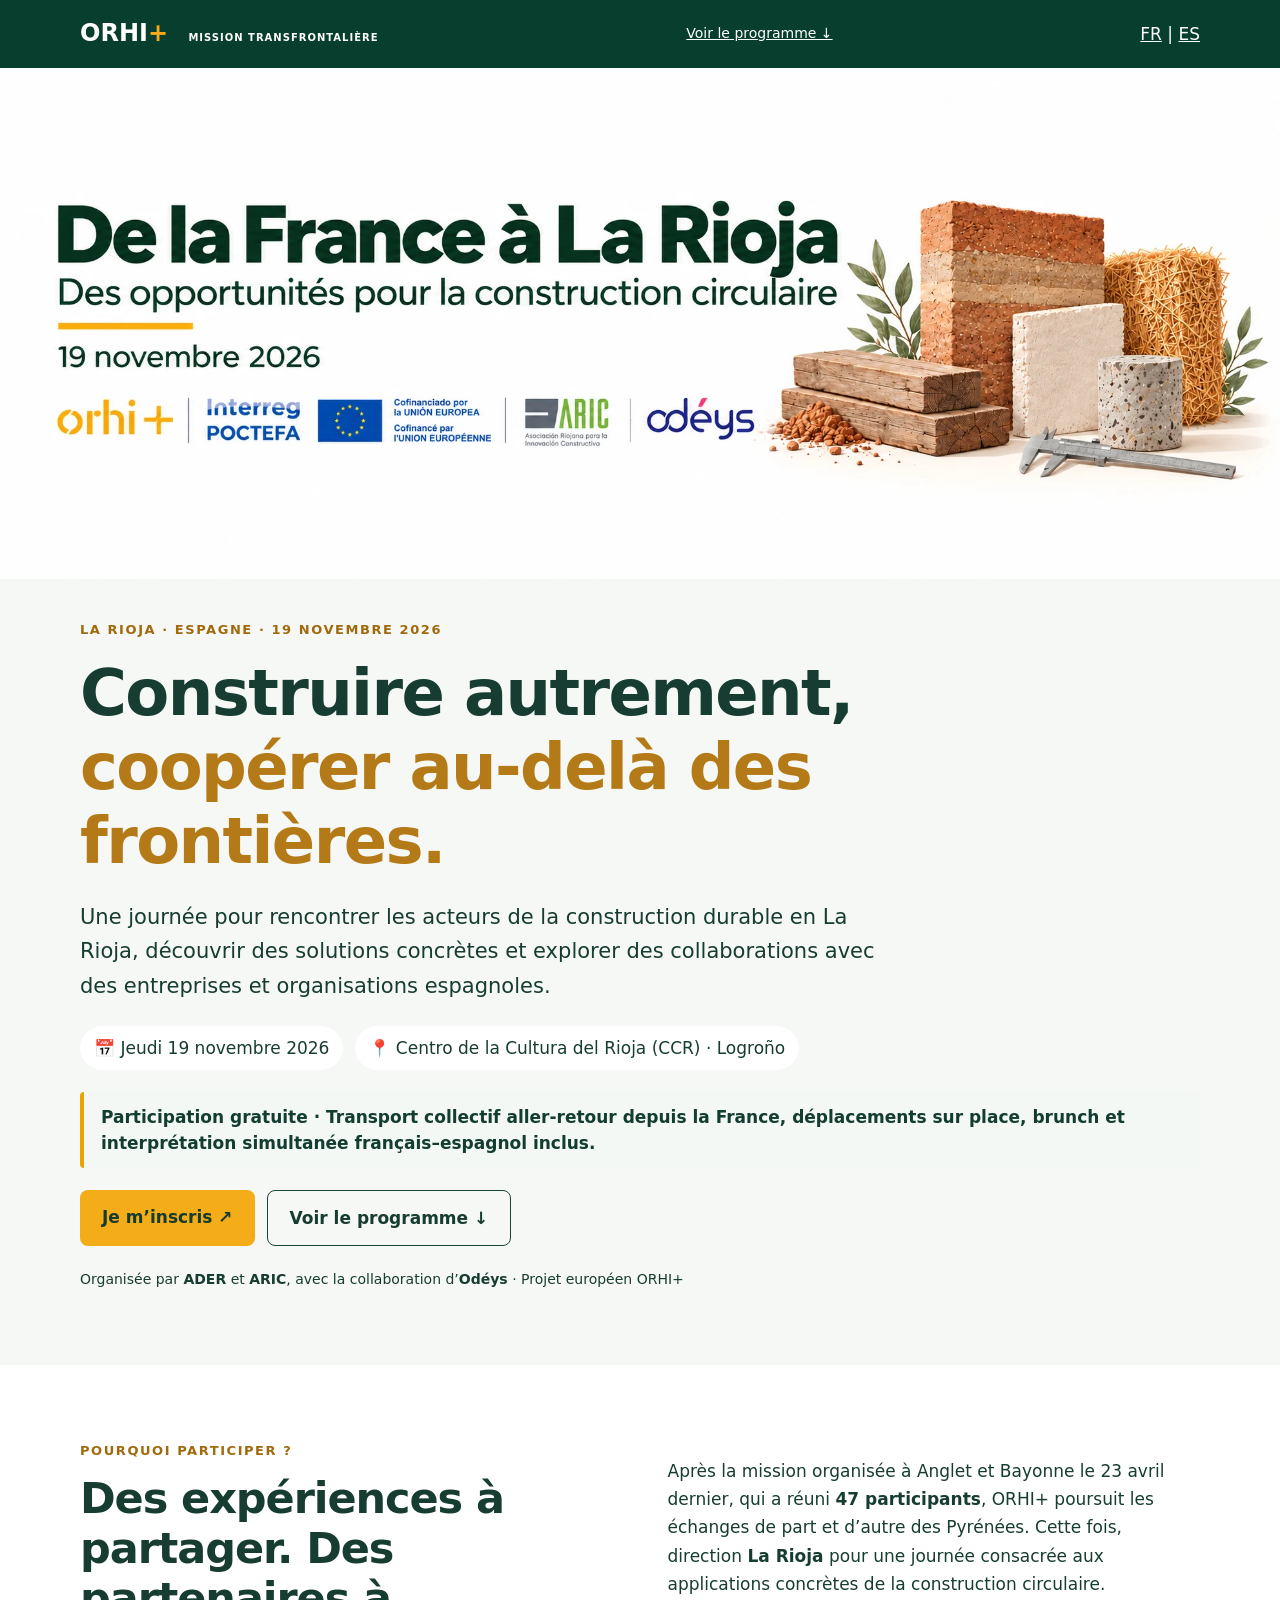
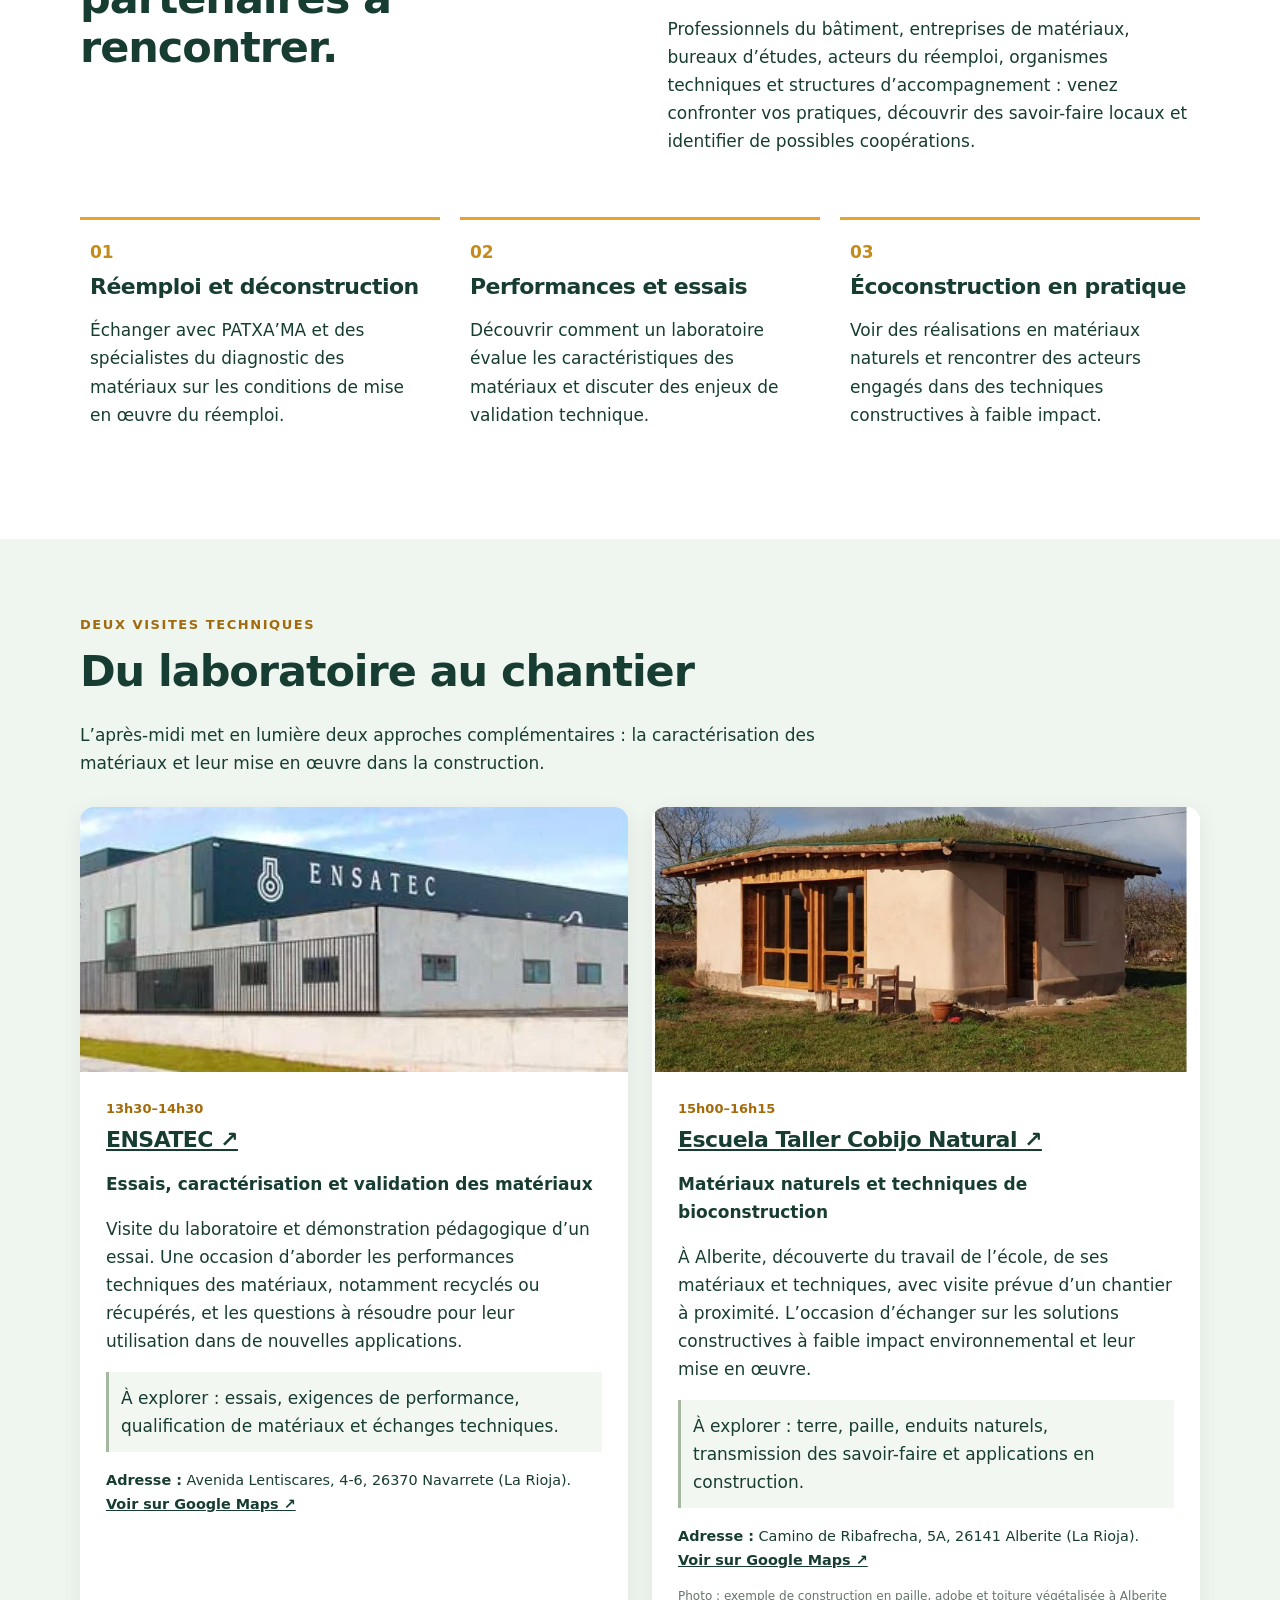
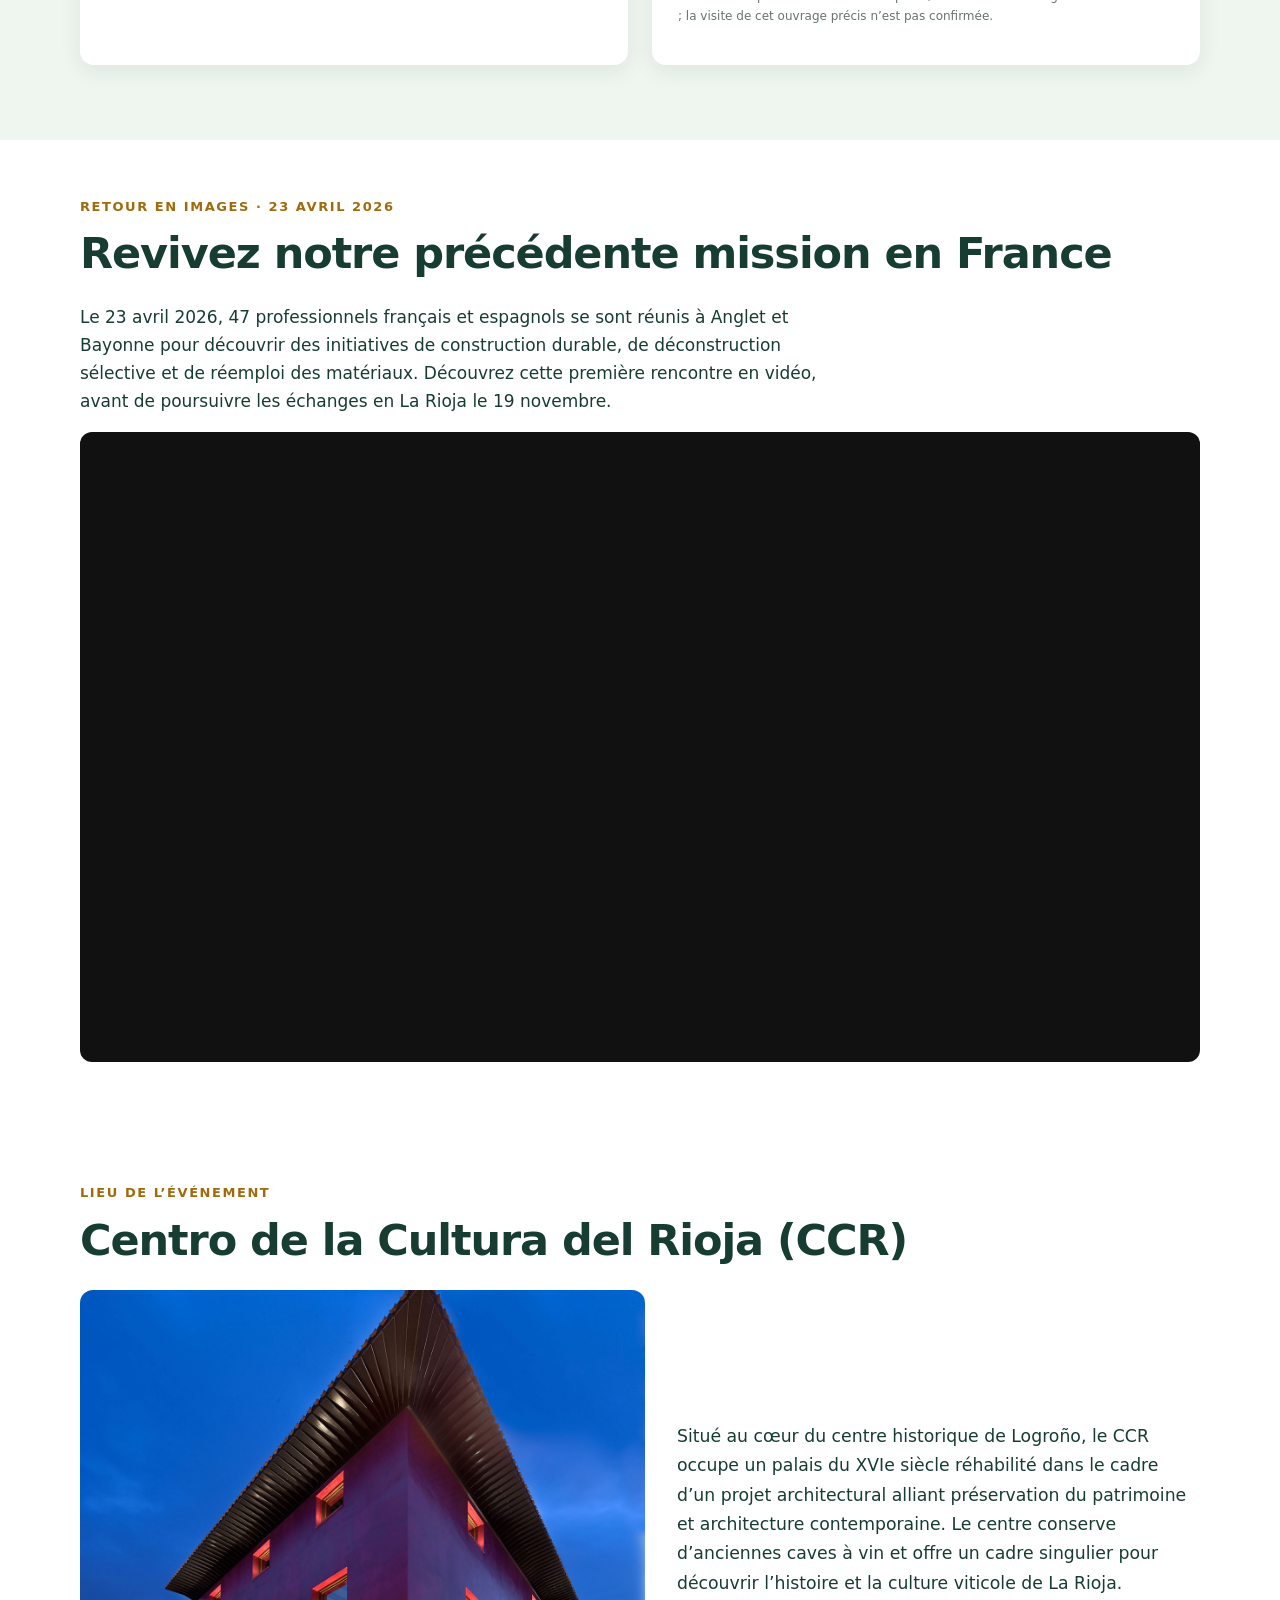
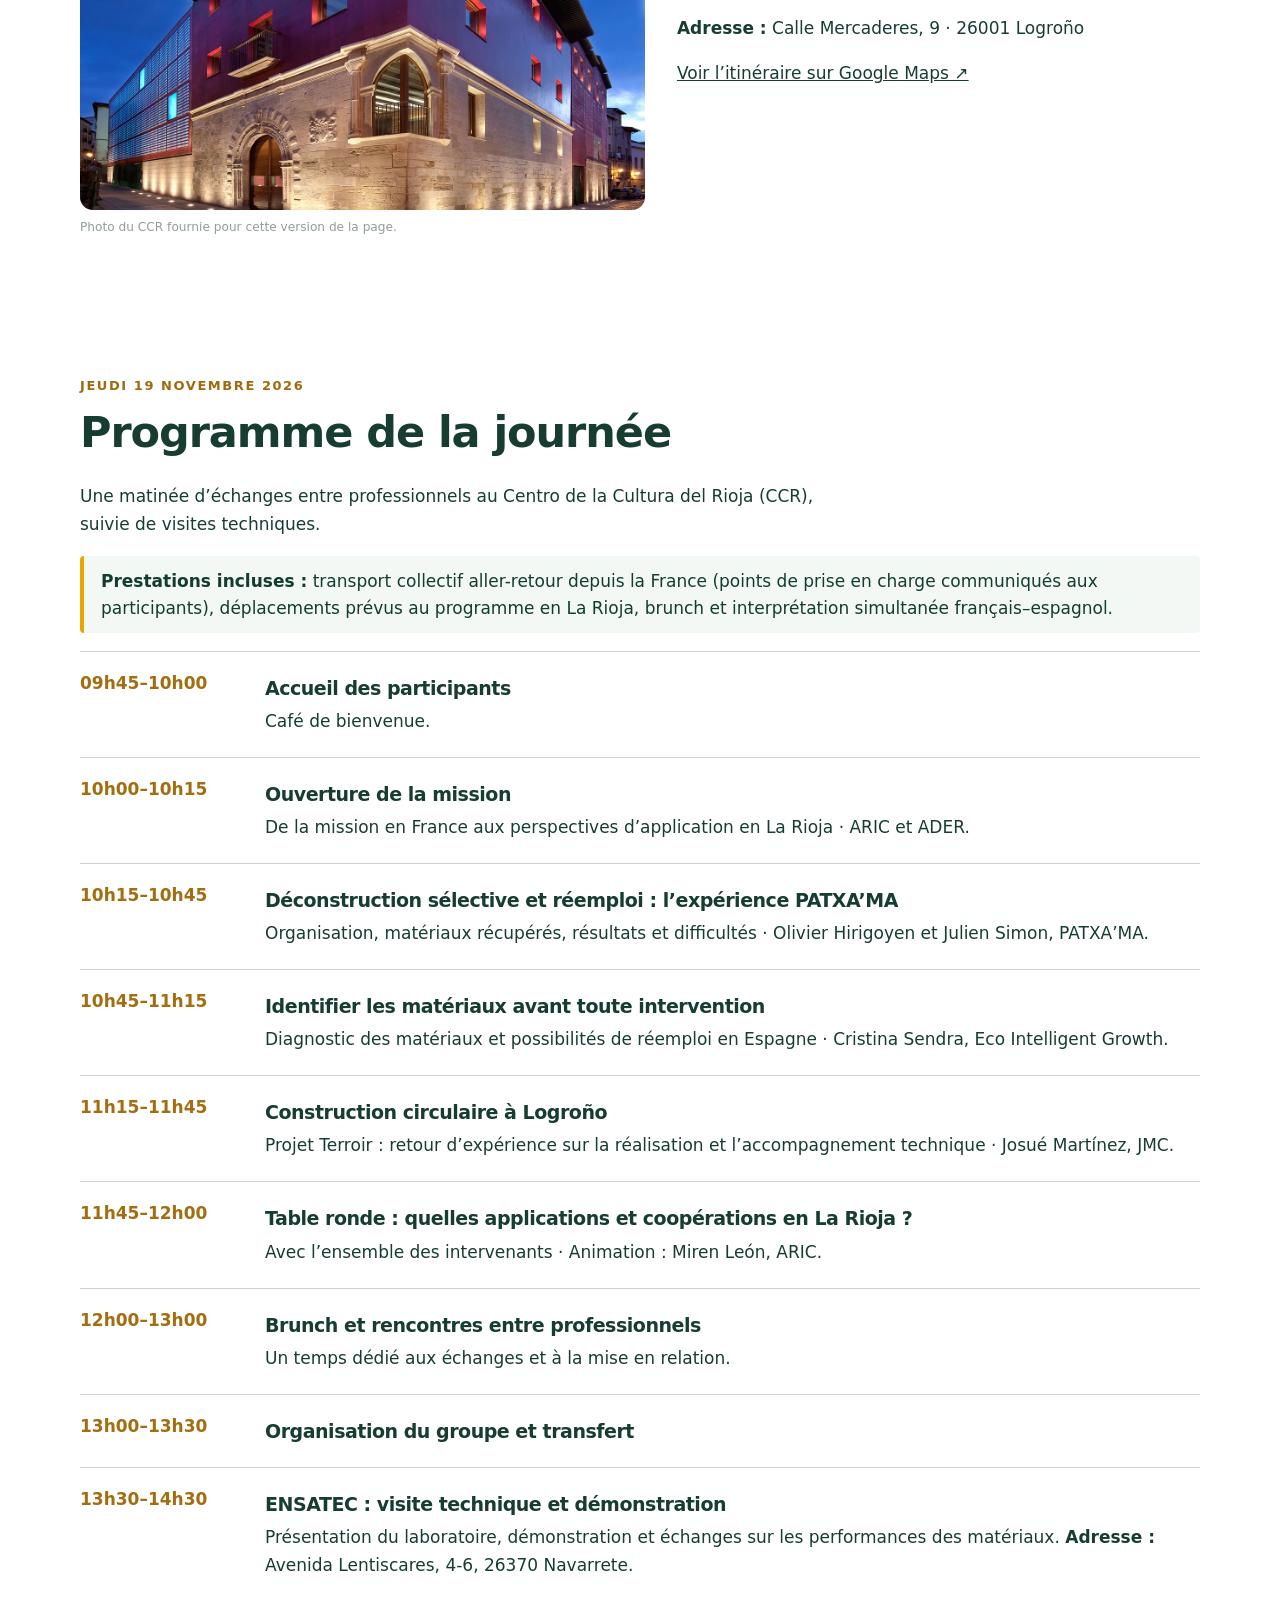
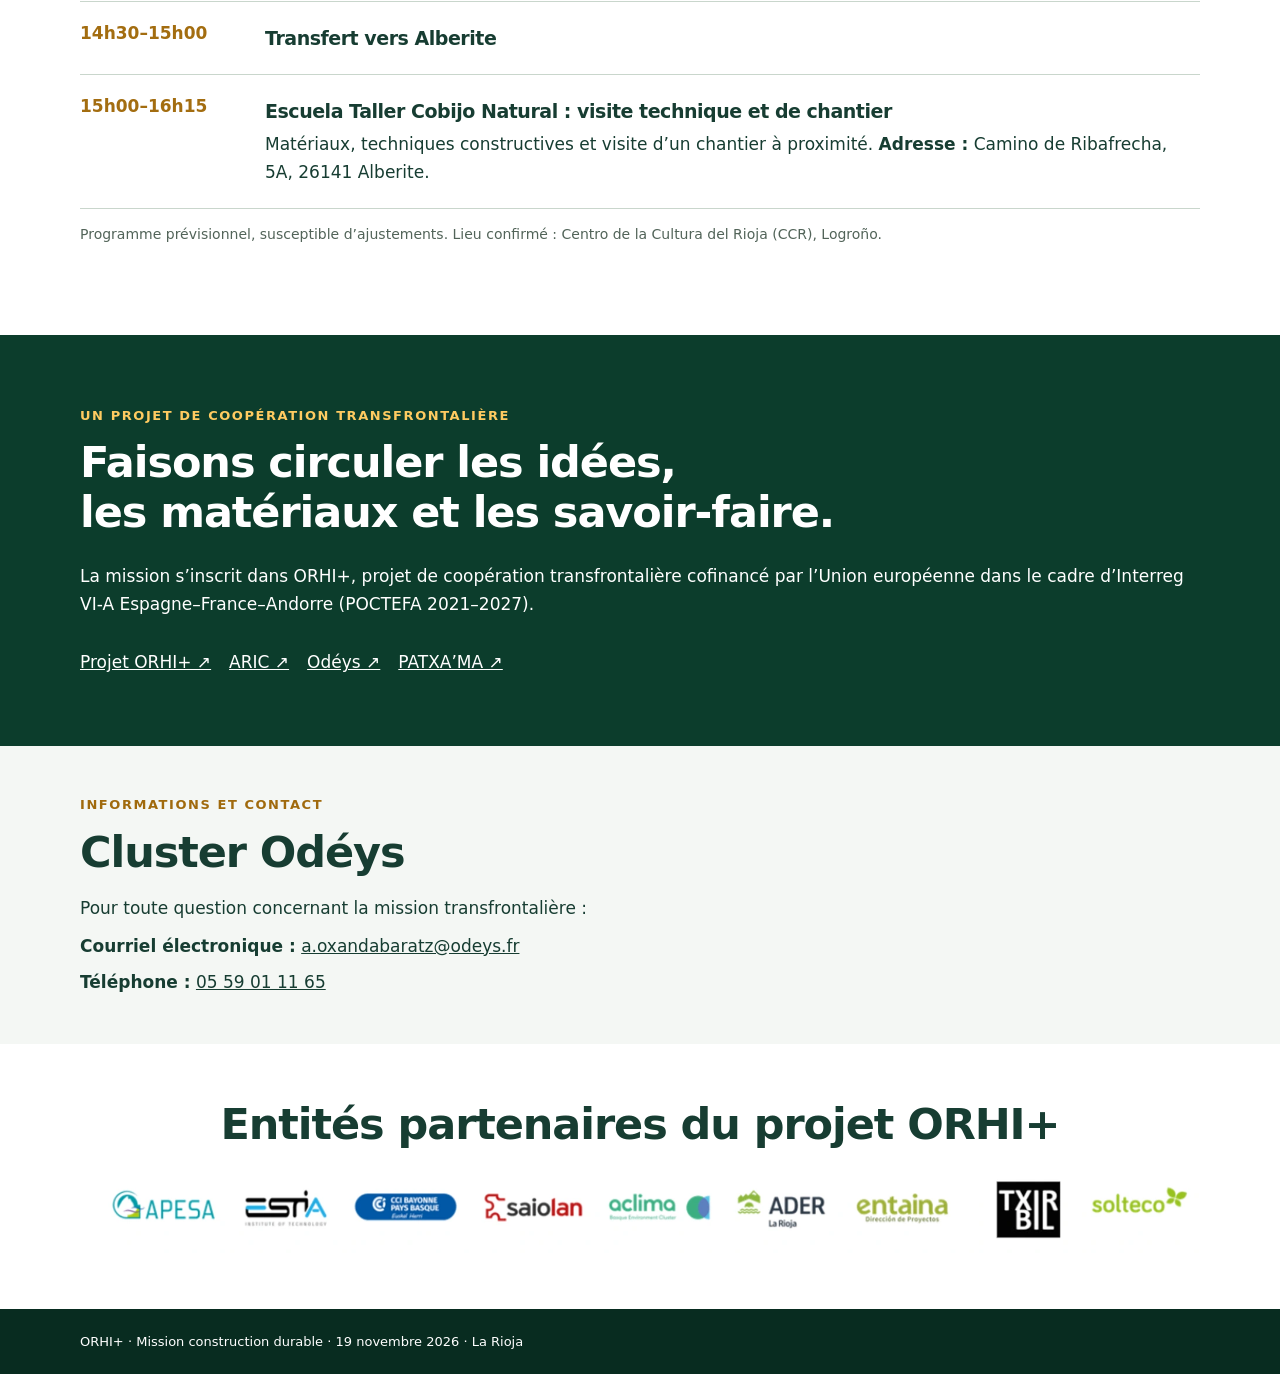
==== commit c3576cab: "Update index.html" ====
--- a/index.html
+++ b/index.html
@@ -15,4 +15,12 @@
 .partners img{display:block;max-width:100%;height:auto;margin:0 auto}
 @media(max-width:760px){.lieu-ccr{padding-top:40px;padding-bottom:40px}.ccr-layout{grid-template-columns:1fr;gap:20px}.ccr-photo img{max-height:none;aspect-ratio:4/3;object-fit:cover}.partners{padding:40px 0}}
 @media(max-width:650px){.topin{display:flex;flex-wrap:wrap;align-items:center;gap:10px}.languages{margin-left:auto;white-space:nowrap}}
-</style></head><body><header class="top"><div class="wrap topin"><a class="brand" href="#accueil">ORHI<span>+</span> <small>MISSION TRANSFRONTALIÈRE</small></a><a class="navlink" href="#programme">Voir le programme ↓</a><nav class="languages" aria-label="Langue"><a href="./" lang="fr" aria-current="page">FR</a><span aria-hidden="true"> | </span><a href="es/" lang="es">ES</a></nav></div></header><main><section class="hero" id="accueil"><img alt="De la France à La Rioja — Des opportunités pour la construction circulaire, 19 novembre 2026" class="banner" fetchpriority="high" src="images/banniere.webp"/><div class="wrap"><div class="eyebrow">LA RIOJA · ESPAGNE · 19 NOVEMBRE 2026</div><h1>Construire autrement,<br/><em>coopérer au-delà des frontières.</em></h1><p class="lead">Une journée pour rencontrer les acteurs de la construction durable en La Rioja, découvrir des solutions concrètes et explorer des collaborations avec des entreprises et organisations espagnoles.</p><div class="pills"><span>📅 Jeudi 19 novembre 2026</span><span>📍 Centro de la Cultura del Rioja (CCR) · Logroño</span></div><p class="included"><strong>Participation gratuite · Transport collectif aller-retour depuis la France, déplacements sur place, brunch et interprétation simultanée français–espagnol inclus.</strong></p><div class="actions"><a class="primary" href="https://forms.gle/rfnTopFWvw3Bm3BC7" rel="noopener" target="_blank">Je m’inscris ↗</a><a class="secondary" href="#programme">Voir le programme ↓</a></div><p class="organise">Organisée par <b>ADER</b> et <b>ARIC</b>, avec la collaboration d’<b>Odéys</b> · Projet européen ORHI+</p></div></section><section class="wrap intro"><div><div class="kicker">POURQUOI PARTICIPER ?</div><h2>Des expériences à partager. Des partenaires à rencontrer.</h2></div><div><p>Après la mission organisée à Anglet et Bayonne le 23 avril dernier, qui a réuni <strong>47 participants</strong>, ORHI+ poursuit les échanges de part et d’autre des Pyrénées. Cette fois, direction <strong>La Rioja</strong> pour une journée consacrée aux applications concrètes de la construction circulaire.</p><p>Professionnels du bâtiment, entreprises de matériaux, bureaux d’études, acteurs du réemploi, organismes techniques et structures d’accompagnement : venez confronter vos pratiques, découvrir des savoir-faire locaux et identifier de possibles coopérations.</p></div></section><section class="wrap benefits"><div><span class="num">01</span><h3>Réemploi et déconstruction</h3><p>Échanger avec PATXA’MA et des spécialistes du diagnostic des matériaux sur les conditions de mise en œuvre du réemploi.</p></div><div><span class="num">02</span><h3>Performances et essais</h3><p>Découvrir comment un laboratoire évalue les caractéristiques des matériaux et discuter des enjeux de validation technique.</p></div><div><span class="num">03</span><h3>Écoconstruction en pratique</h3><p>Voir des réalisations en matériaux naturels et rencontrer des acteurs engagés dans des techniques constructives à faible impact.</p></div></section><section class="visitsband" id="visites"><div class="wrap"><div class="kicker">DEUX VISITES TECHNIQUES</div><h2>Du laboratoire au chantier</h2><p class="sectionlead">L’après-midi met en lumière deux approches complémentaires : la caractérisation des matériaux et leur mise en œuvre dans la construction.</p><div class="visitgrid"><article class="visit"><img alt="Façade des installations ENSATEC" loading="lazy" src="images/ensatec.webp"/><div class="visitbody"><div class="timechip">13h30–14h30</div><h3><a href="https://www.ensatec.com/" rel="noopener noreferrer" target="_blank">ENSATEC ↗</a></h3><p class="subtitle">Essais, caractérisation et validation des matériaux</p><p>Visite du laboratoire et démonstration pédagogique d’un essai. Une occasion d’aborder les performances techniques des matériaux, notamment recyclés ou récupérés, et les questions à résoudre pour leur utilisation dans de nouvelles applications.</p><p class="interest">À explorer : essais, exigences de performance, qualification de matériaux et échanges techniques.</p><p class="visitaddress"><strong>Adresse :</strong> Avenida Lentiscares, 4-6, 26370 Navarrete (La Rioja). <a href="https://www.google.com/maps/search/?api=1&amp;query=Avenida+Lentiscares+4-6+Navarrete+La+Rioja" rel="noopener" target="_blank">Voir sur Google Maps ↗</a></p></div></article><article class="visit"><img alt="Construction à Alberite avec murs en paille, adobe et toiture végétalisée" loading="lazy" src="images/cobijo-natural.webp"/><div class="visitbody"><div class="timechip">15h00–16h15</div><h3><a href="https://escuelacobijonatural.com/" rel="noopener noreferrer" target="_blank">Escuela Taller Cobijo Natural ↗</a></h3><p class="subtitle">Matériaux naturels et techniques de bioconstruction</p><p>À Alberite, découverte du travail de l’école, de ses matériaux et techniques, avec visite prévue d’un chantier à proximité. L’occasion d’échanger sur les solutions constructives à faible impact environnemental et leur mise en œuvre.</p><p class="interest">À explorer : terre, paille, enduits naturels, transmission des savoir-faire et applications en construction.</p><p class="visitaddress"><strong>Adresse :</strong> Camino de Ribafrecha, 5A, 26141 Alberite (La Rioja). <a href="https://www.google.com/maps/search/?api=1&amp;query=Camino+de+Ribafrecha+5A+Alberite+La+Rioja" rel="noopener" target="_blank">Voir sur Google Maps ↗</a></p><p class="credit">Photo : exemple de construction en paille, adobe et toiture végétalisée à Alberite ; la visite de cet ouvrage précis n’est pas confirmée.</p></div></article></div></div></section><section class="wrap" id="mission-precedente" style="padding-top:56px;padding-bottom:56px"><div class="kicker">RETOUR EN IMAGES · 23 AVRIL 2026</div><h2>Revivez notre précédente mission en France</h2><p class="sectionlead">Le 23 avril 2026, 47 professionnels français et espagnols se sont réunis à Anglet et Bayonne pour découvrir des initiatives de construction durable, de déconstruction sélective et de réemploi des matériaux. Découvrez cette première rencontre en vidéo, avant de poursuivre les échanges en La Rioja le 19 novembre.</p><div style="position:relative;width:100%;aspect-ratio:16/9;overflow:hidden;border-radius:12px;background:#111"><iframe allow="accelerometer; autoplay; clipboard-write; encrypted-media; gyroscope; picture-in-picture; web-share" allowfullscreen="" loading="lazy" referrerpolicy="strict-origin-when-cross-origin" src="https://www.youtube-nocookie.com/embed/z3q2IrVSTuQ" style="position:absolute;inset:0;width:100%;height:100%;border:0" title="ORHI+ · Retour sur la mission transfrontalière en France du 23 avril 2026"></iframe></div></section><section class="wrap lieu-ccr" id="lieu"><div class="kicker">LIEU DE L’ÉVÉNEMENT</div><h2>Centro de la Cultura del Rioja (CCR)</h2><div class="ccr-layout"><div class="ccr-photo"><img alt="Centro de la Cultura del Rioja (CCR), Logroño" decoding="async" loading="lazy" src="[data-uri]